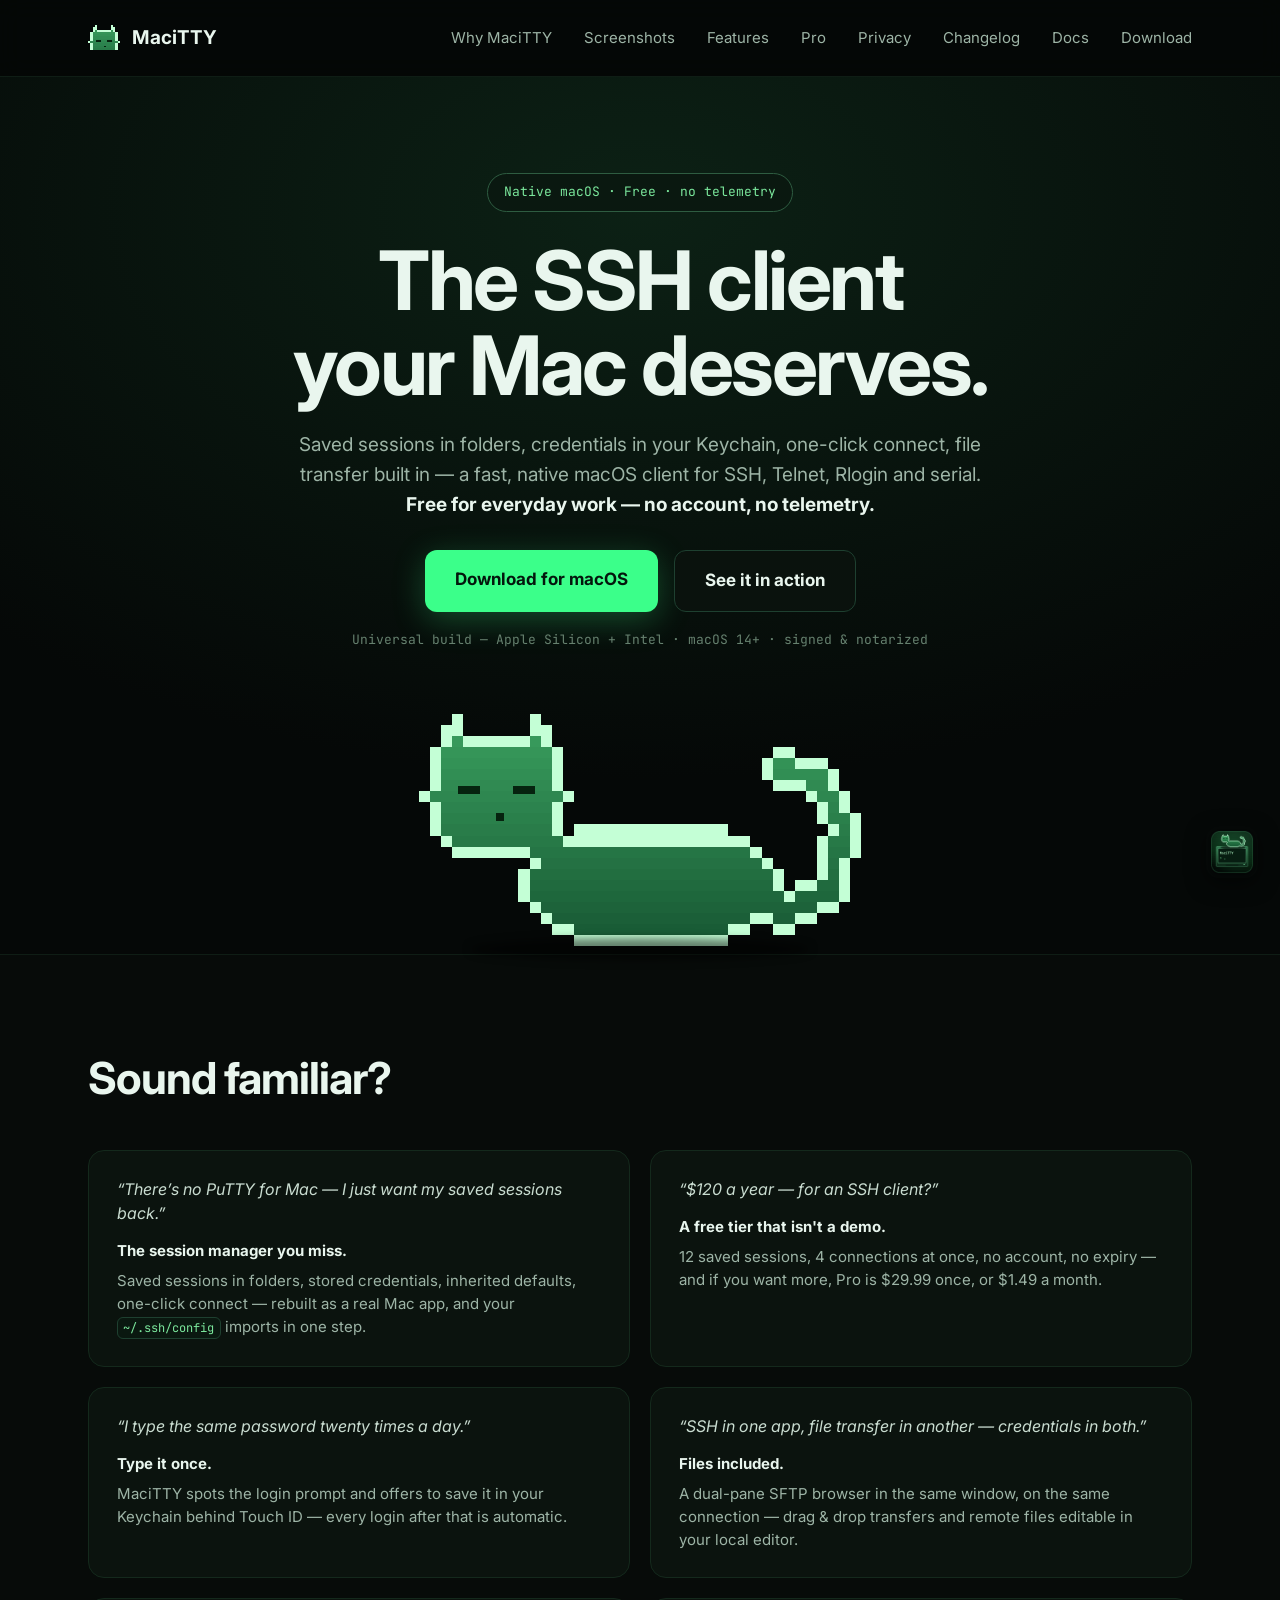
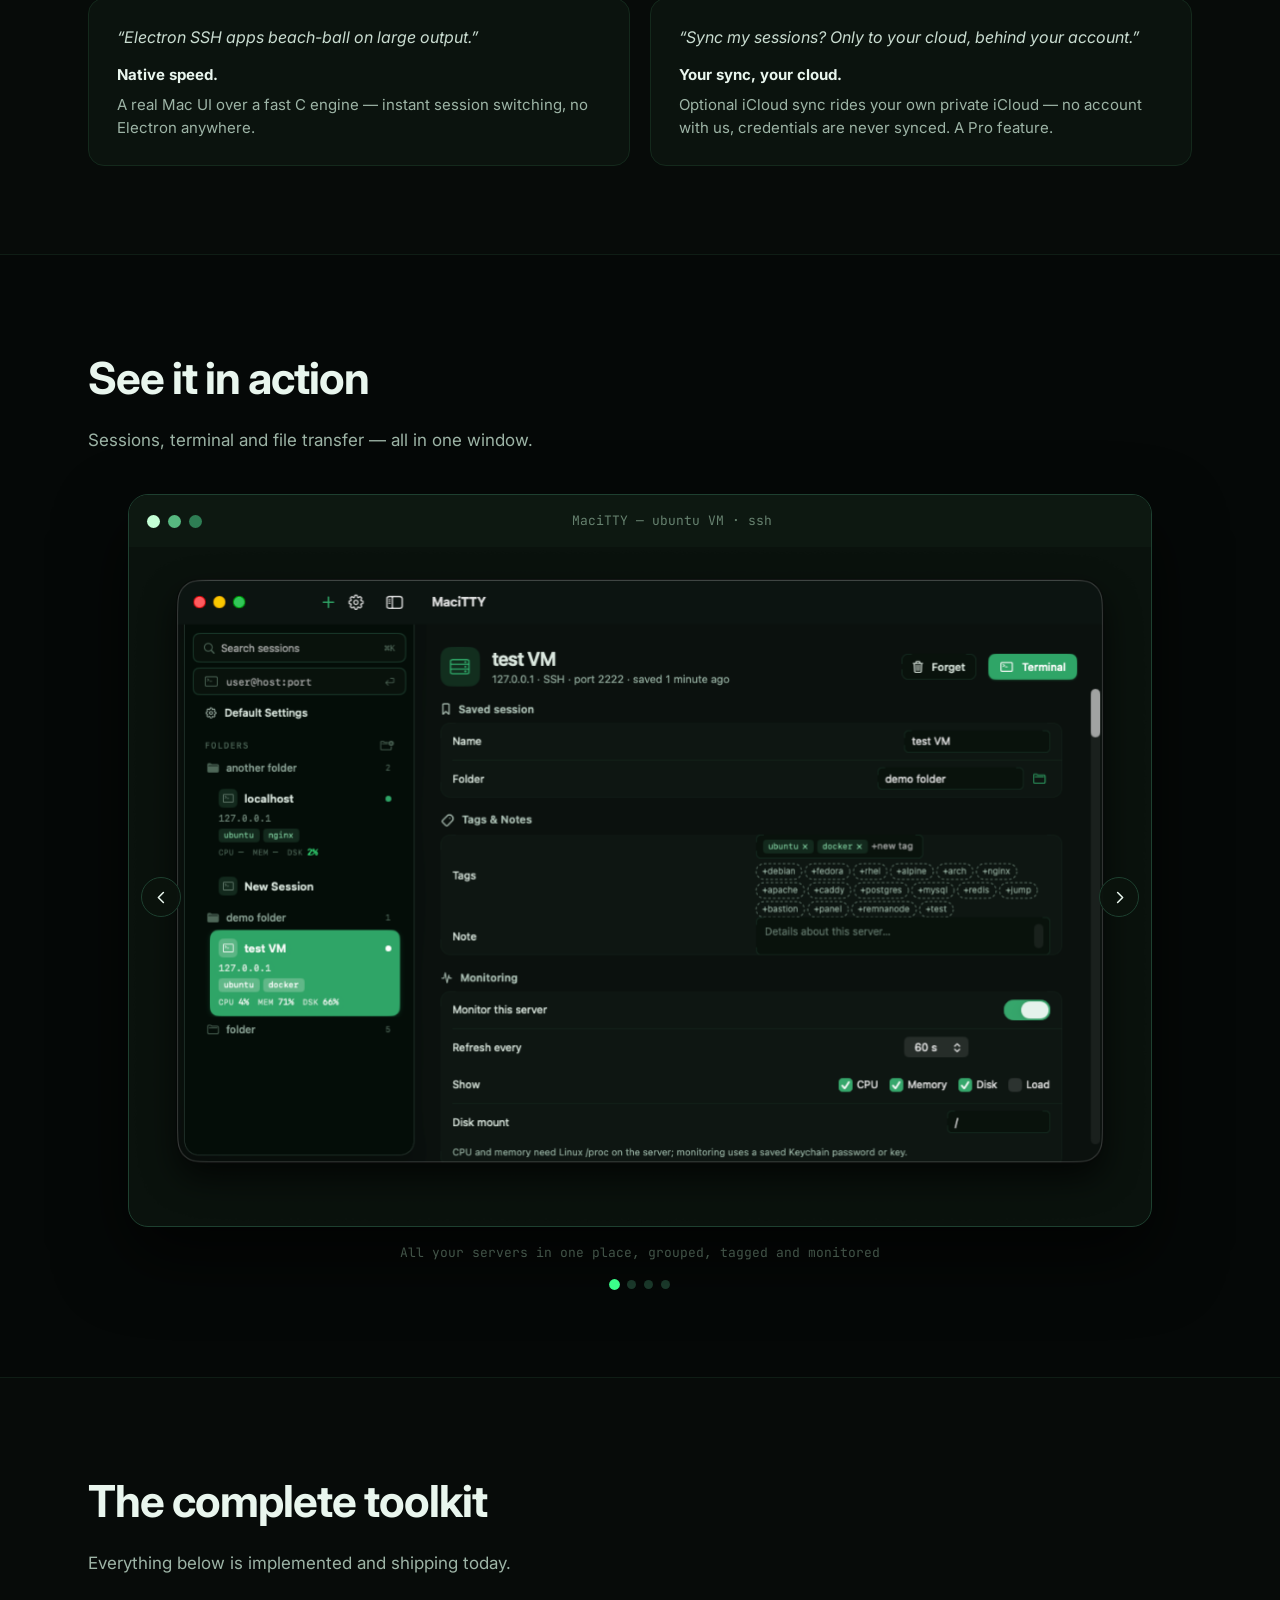
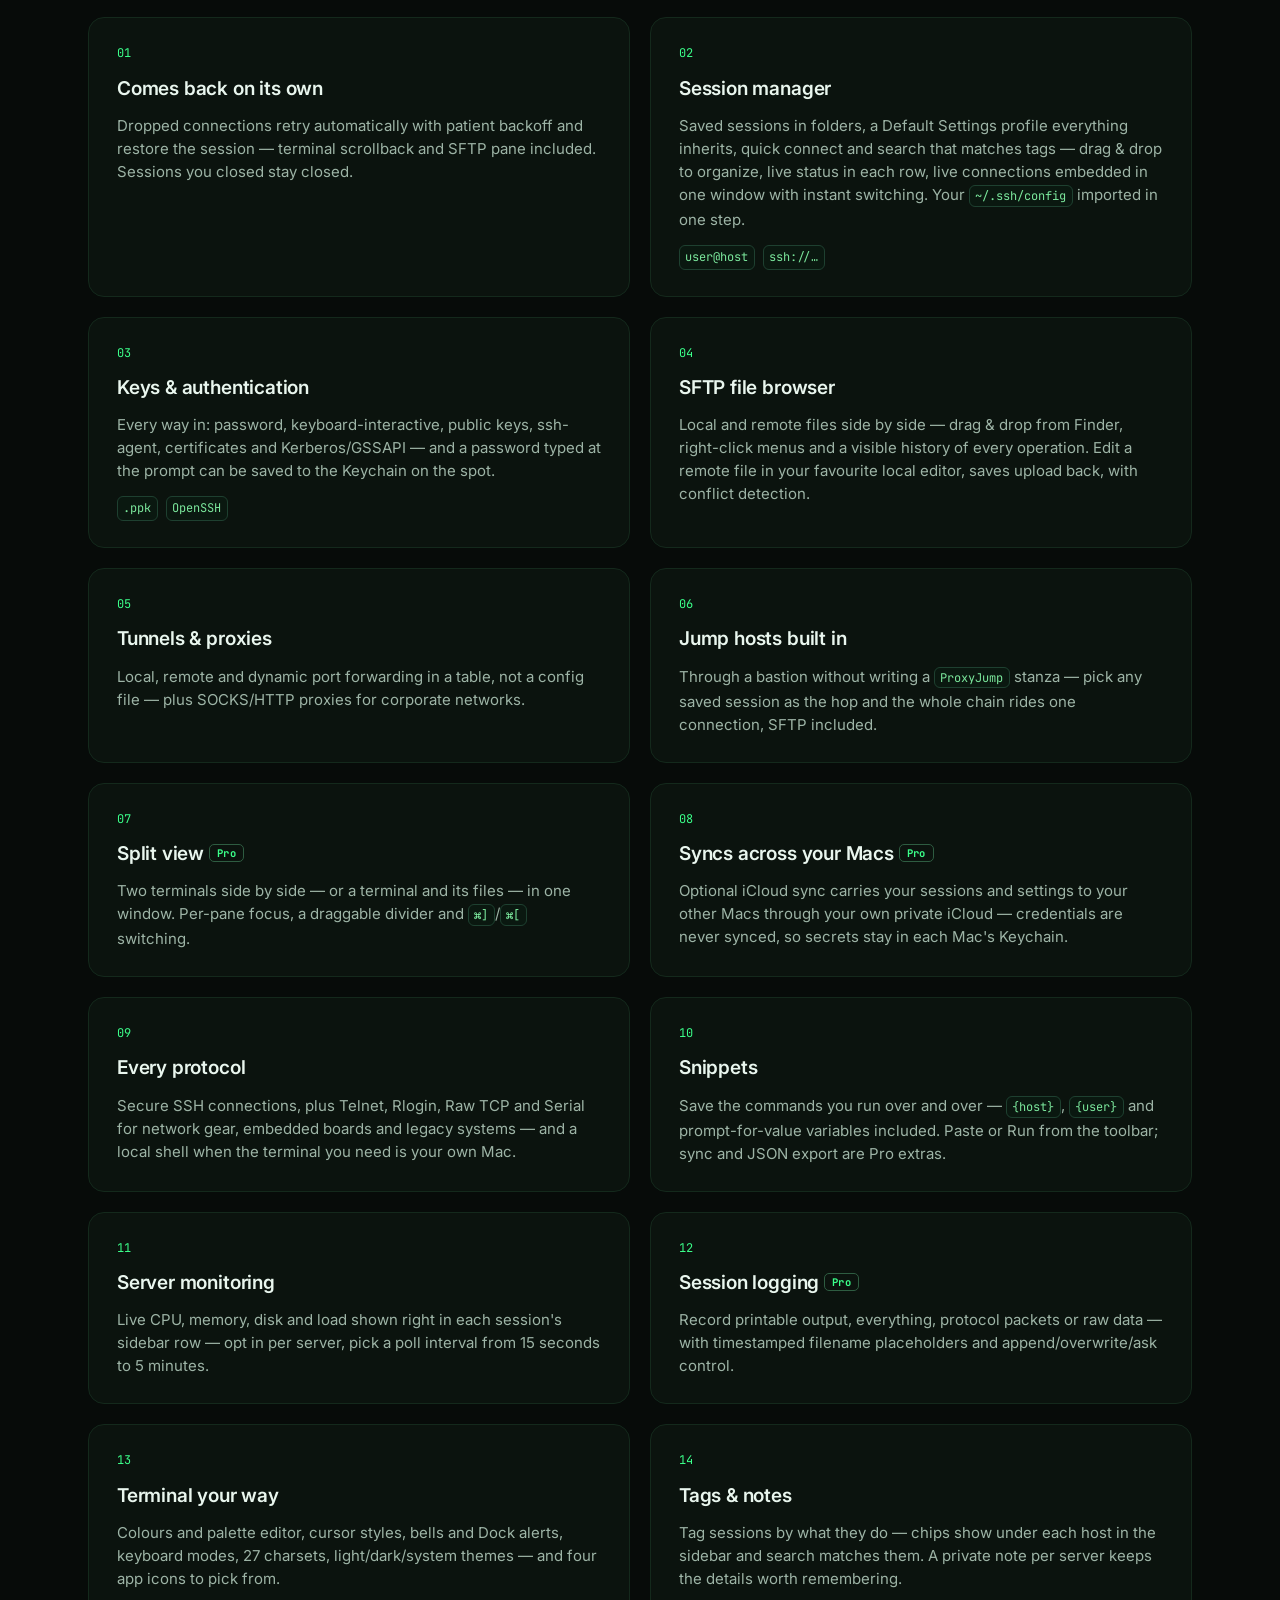
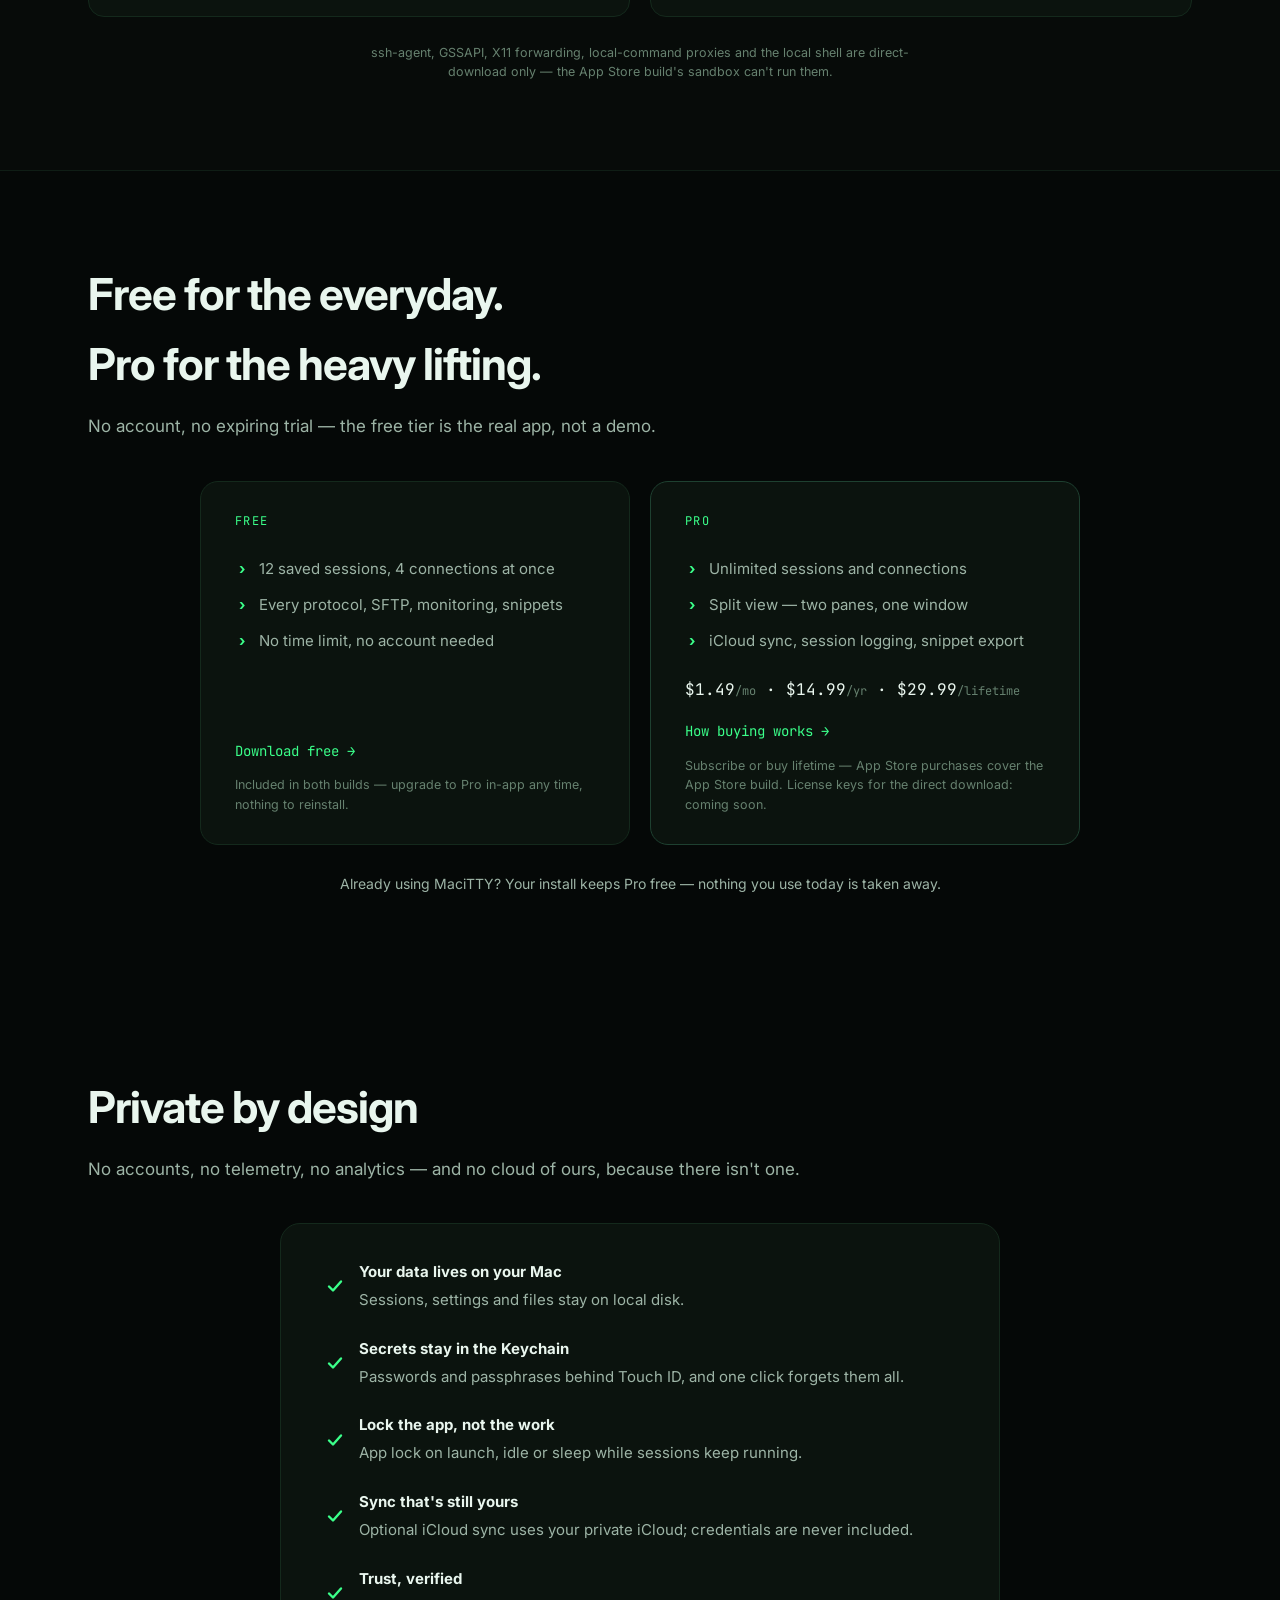
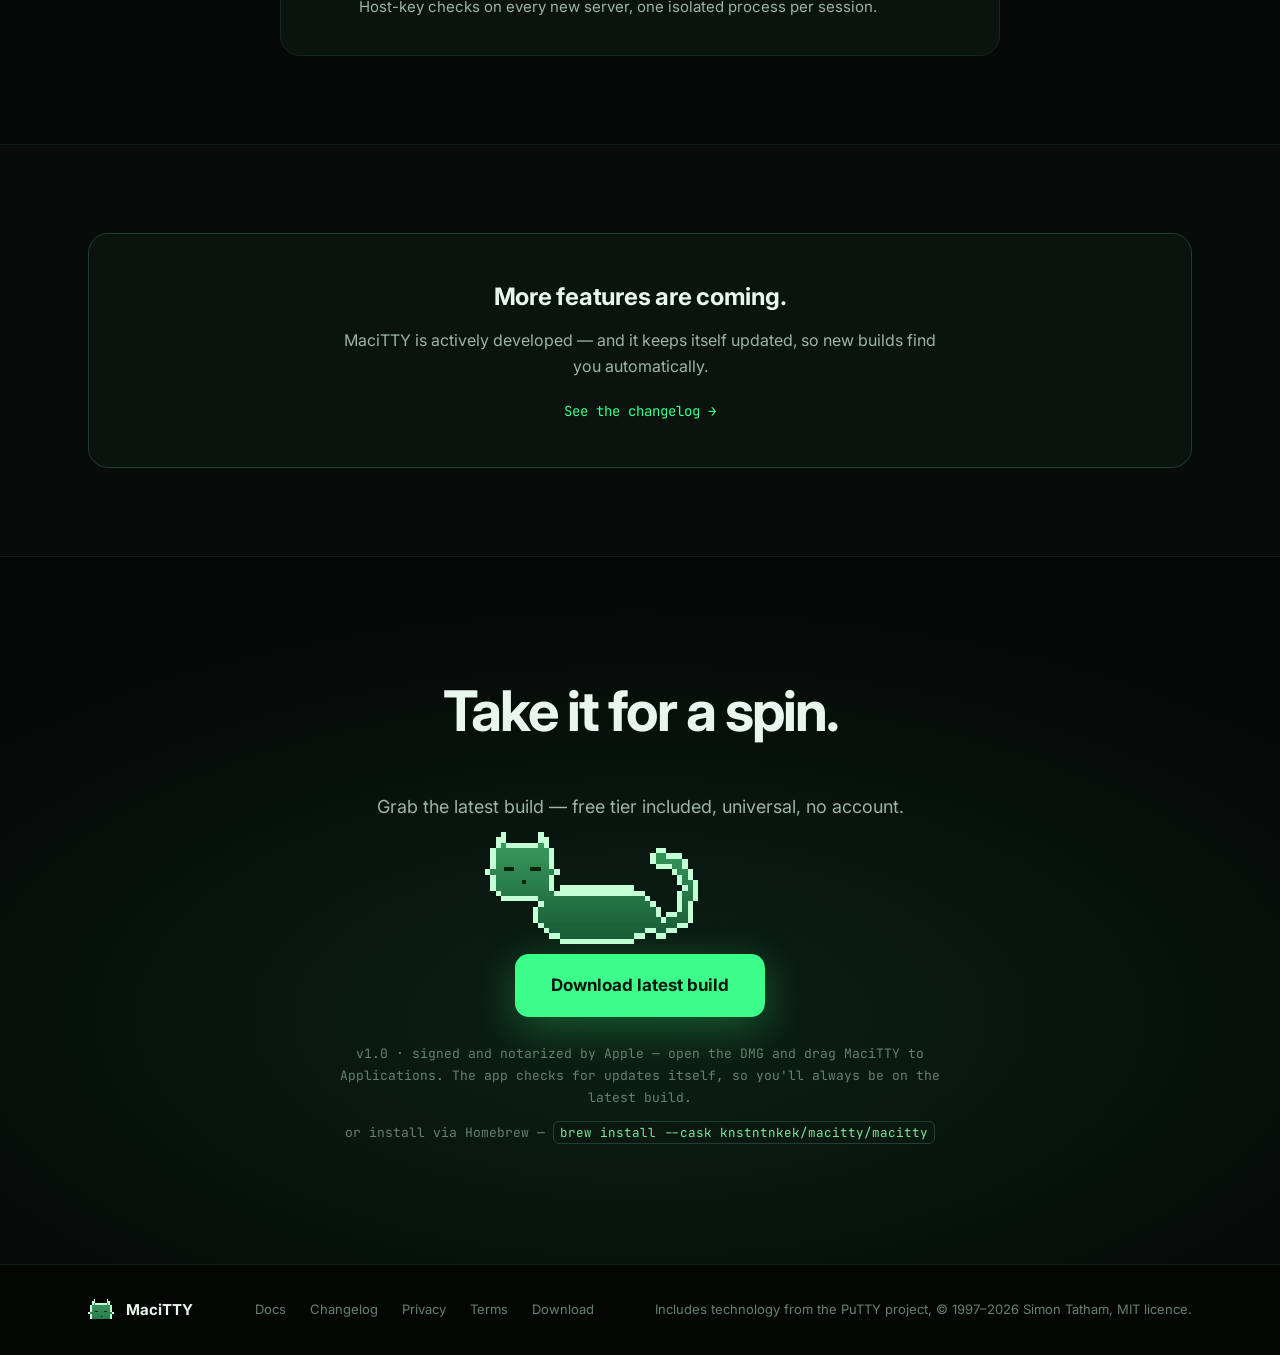
==== index.html @ 493c50d1 "Site update" ====
<!DOCTYPE html>
<html lang="en">
<head>
<meta charset="UTF-8">
<meta name="viewport" content="width=device-width, initial-scale=1.0">
<title>MaciTTY — a native SSH &amp; terminal client for macOS</title>
<meta name="description" content="MaciTTY is a native macOS terminal client for SSH, Telnet, Rlogin and serial — saved sessions in folders, stored credentials, one-click connect, built-in SFTP and optional iCloud sync. Free for everyday work, Pro for more — no account, no telemetry.">
<meta property="og:title" content="MaciTTY — the SSH client your Mac deserves">
<meta property="og:description" content="A native macOS terminal client for SSH, Telnet, Rlogin and serial. No telemetry, no accounts — all data stays on your Mac.">
<meta property="og:type" content="website">
<meta property="og:url" content="https://macitty.app/">
<meta property="og:site_name" content="MaciTTY">
<meta property="og:image" content="https://macitty.app/og.png">
<meta property="og:image:width" content="1024">
<meta property="og:image:height" content="1024">
<meta name="twitter:card" content="summary_large_image">
<meta name="twitter:title" content="MaciTTY — the SSH client your Mac deserves">
<meta name="twitter:description" content="A native macOS terminal client for SSH, Telnet, Rlogin and serial. No telemetry, no accounts — all data stays on your Mac.">
<meta name="twitter:image" content="https://macitty.app/og.png">
<link rel="canonical" href="https://macitty.app/">
<script type="application/ld+json">
{
  "@context": "https://schema.org",
  "@type": "SoftwareApplication",
  "name": "MaciTTY",
  "url": "https://macitty.app/",
  "downloadUrl": "https://macitty.app/MaciTTY-latest.dmg",
  "operatingSystem": "macOS",
  "applicationCategory": "DeveloperApplication",
  "softwareVersion": "1.0",
  "description": "A native macOS terminal client for SSH, Telnet, Rlogin and serial — saved sessions in folders, stored credentials, built-in SFTP, server monitoring and optional iCloud sync. Free tier, no telemetry, no accounts.",
  "offers": { "@type": "Offer", "price": "0", "priceCurrency": "USD" },
  "author": { "@type": "Organization", "name": "MaciTTY", "url": "https://macitty.app/" }
}
</script>
<link rel="icon" type="image/png" href="icon.png">
<link rel="apple-touch-icon" href="icon.png">
<link rel="preconnect" href="https://fonts.googleapis.com">
<link rel="preconnect" href="https://fonts.gstatic.com" crossorigin>
<link href="https://fonts.googleapis.com/css2?family=Inter:wght@400;600;700&family=JetBrains+Mono:wght@400;700&display=swap" rel="stylesheet">
<link rel="stylesheet" href="style.css?v=20261112-2">
</head>
<body>

<!-- pixel cat sprites (from the app icon's line-art style) -->
<svg width="0" height="0" style="position:absolute" aria-hidden="true">
  <defs>
    <!-- cat head + whisker, 28×11 — nav / footer logo -->
    <g id="pxcat-logo">
      <path fill="#C4FFD6" d="M3 0h1v1h-1zM10 0h1v1h-1zM2 1h2v1h-2zM10 1h2v1h-2zM2 2h1v1h-1zM4 2h6v1h-6zM11 2h1v1h-1zM1 3h1v1h-1zM12 3h1v1h-1zM1 4h1v1h-1zM12 4h1v1h-1zM1 5h1v1h-1zM12 5h1v1h-1zM1 6h1v1h-1zM12 6h1v1h-1zM0 7h1v1h-1zM13 7h1v1h-1zM1 8h1v1h-1zM12 8h1v1h-1zM1 9h1v1h-1zM12 9h1v1h-1zM1 10h1v1h-1zM12 10h1v1h-1z"/>
      <path fill="#37995b" d="M3 2h1v1h-1zM10 2h1v1h-1z"/>
      <path fill="#359558" d="M2 3h10v1h-10z"/>
      <path fill="#339256" d="M2 4h10v1h-10z"/>
      <path fill="#318e54" d="M2 5h10v1h-10z"/>
      <path fill="#308a52" d="M2 6h10v1h-10z"/>
      <path fill="#2e8750" d="M1 7h12v1h-12z"/>
      <path fill="#2c834e" d="M2 8h10v1h-10z"/>
      <path fill="#2a804b" d="M2 9h10v1h-10z"/>
      <path fill="#297c49" d="M2 10h10v1h-10z"/>
      <path fill="#06230F" d="M3.5 6.5h2v0.75h-2zM8.5 6.5h2v0.75h-2zM7 9h0.666667v0.666667h-0.666667z"/>
    </g>
    <!-- full sitting cat, 40×21 — hero & cta -->
    <g id="pxcat-full">
      <path fill="#C4FFD6" d="M3 0h1v1h-1zM10 0h1v1h-1zM2 1h2v1h-2zM10 1h2v1h-2zM2 2h1v1h-1zM4 2h6v1h-6zM11 2h1v1h-1zM1 3h1v1h-1zM12 3h1v1h-1zM32 3h2v1h-2zM1 4h1v1h-1zM12 4h1v1h-1zM31 4h1v1h-1zM34 4h3v1h-3zM1 5h1v1h-1zM12 5h1v1h-1zM31 5h1v1h-1zM37 5h1v1h-1zM1 6h1v1h-1zM12 6h1v1h-1zM32 6h3v1h-3zM37 6h1v1h-1zM0 7h1v1h-1zM13 7h1v1h-1zM35 7h1v1h-1zM38 7h1v1h-1zM1 8h1v1h-1zM12 8h1v1h-1zM36 8h1v1h-1zM38 8h1v1h-1zM1 9h1v1h-1zM12 9h1v1h-1zM36 9h1v1h-1zM39 9h1v1h-1zM1 10h1v1h-1zM12 10h1v1h-1zM14 10h14v1h-14zM37 10h1v1h-1zM39 10h1v1h-1zM2 11h1v1h-1zM13 11h1v1h-1zM14 11h14v1h-14zM28 11h2v1h-2zM36 11h1v1h-1zM39 11h1v1h-1zM3 12h7v1h-7zM30 12h1v1h-1zM36 12h1v1h-1zM39 12h1v1h-1zM10 13h1v1h-1zM31 13h1v1h-1zM36 13h1v1h-1zM38 13h1v1h-1zM9 14h1v1h-1zM32 14h1v1h-1zM36 14h1v1h-1zM38 14h1v1h-1zM9 15h1v1h-1zM32 15h1v1h-1zM34 15h2v1h-2zM38 15h1v1h-1zM9 16h1v1h-1zM33 16h1v1h-1zM38 16h1v1h-1zM10 17h1v1h-1zM36 17h2v1h-2zM11 18h1v1h-1zM30 18h2v1h-2zM34 18h2v1h-2zM12 19h2v1h-2zM28 19h2v1h-2zM32 19h2v1h-2zM14 20h14v1h-14z"/>
      <path fill="#37995b" d="M3 2h1v1h-1zM10 2h1v1h-1z"/>
      <path fill="#359558" d="M2 3h10v1h-10z"/>
      <path fill="#339256" d="M2 4h10v1h-10zM32 4h2v1h-2z"/>
      <path fill="#318e54" d="M2 5h10v1h-10zM32 5h5v1h-5z"/>
      <path fill="#308a52" d="M2 6h10v1h-10zM35 6h2v1h-2z"/>
      <path fill="#2e8750" d="M1 7h12v1h-12zM36 7h2v1h-2z"/>
      <path fill="#2c834e" d="M2 8h10v1h-10zM37 8h1v1h-1z"/>
      <path fill="#2a804b" d="M2 9h10v1h-10zM37 9h2v1h-2z"/>
      <path fill="#297c49" d="M2 10h10v1h-10zM38 10h1v1h-1z"/>
      <path fill="#277947" d="M3 11h10v1h-10zM37 11h2v1h-2z"/>
      <path fill="#257545" d="M10 12h20v1h-20zM37 12h2v1h-2z"/>
      <path fill="#247143" d="M11 13h20v1h-20zM37 13h1v1h-1z"/>
      <path fill="#226e40" d="M10 14h22v1h-22zM37 14h1v1h-1z"/>
      <path fill="#206a3e" d="M10 15h22v1h-22zM36 15h2v1h-2z"/>
      <path fill="#1e673c" d="M10 16h23v1h-23zM34 16h4v1h-4z"/>
      <path fill="#1d633a" d="M11 17h25v1h-25z"/>
      <path fill="#1b5f38" d="M12 18h18v1h-18zM32 18h2v1h-2z"/>
      <path fill="#195c36" d="M14 19h14v1h-14z"/>
      <path fill="#06230F" d="M3.5 6.5h2v0.75h-2zM8.5 6.5h2v0.75h-2zM7 9h0.666667v0.666667h-0.666667z"/>
    </g>
  </defs>
</svg>

<header class="nav">
  <div class="wrap nav-inner">
    <a class="brand" href="#top">
      <svg class="logo-cat" viewBox="0 0 14 11" aria-hidden="true"><use href="#pxcat-logo"/></svg>
      MaciTTY
    </a>
    <nav>
      <a href="#why">Why MaciTTY</a>
      <a href="#screenshots">Screenshots</a>
      <a href="#features">Features</a>
      <a href="#pro">Pro</a>
      <a href="#privacy">Privacy</a>
      <a href="changelog.html">Changelog</a>
      <a href="docs.html">Docs</a>
      <a href="#download">Download</a>
    </nav>
  </div>
</header>

<main id="top">

  <!-- HERO -->
  <section class="hero">
    <div class="wrap hero-inner">
      <p class="badge">Native macOS · Free · no telemetry</p>
      <h1>The SSH client<br>your Mac deserves.</h1>
      <p class="lede">
        Saved sessions in folders, credentials in your Keychain, one-click
        connect, file transfer built in — a fast, native macOS client for
        SSH, Telnet, Rlogin and serial.
        <strong>Free for everyday work — no account, no telemetry.</strong>
      </p>
      <div class="hero-actions">
        <a class="btn btn-primary" href="MaciTTY-latest.dmg" data-goatcounter-click="download-dmg" data-goatcounter-title="DMG download — hero">Download for macOS</a>
        <a class="btn btn-ghost" href="#screenshots">See it in action</a>
      </div>
      <p class="hero-note">Universal build — Apple&nbsp;Silicon&nbsp;+&nbsp;Intel · macOS&nbsp;14+ · signed &amp; notarized</p>
    </div>
    <div class="hero-visual" aria-hidden="true">
      <svg class="hero-cat" viewBox="0 0 40 21"><use href="#pxcat-full"/></svg>
      <div class="cat-shadow"></div>
    </div>
  </section>

  <!-- PAINS -->
  <section id="why" class="section section-alt">
    <div class="wrap">
      <h2 class="section-title">Sound familiar?</h2>

      <div class="pain-grid">

        <div class="pain-card">
          <p class="pain">“There’s no PuTTY for Mac — I just want my saved sessions back.”</p>
          <p class="fix-lead">The session manager you miss.</p>
          <p class="fix">Saved sessions in folders, stored credentials, inherited
          defaults, one-click connect — rebuilt as a real Mac app, and your
          <code>~/.ssh/config</code> imports in one step.</p>
        </div>

        <div class="pain-card">
          <p class="pain">“$120 a year — for an SSH client?”</p>
          <p class="fix-lead">A free tier that isn't a demo.</p>
          <p class="fix">12 saved sessions, 4 connections at once, no account,
          no expiry — and if you want more, Pro is $29.99 once, or
          $1.49 a month.</p>
        </div>

        <div class="pain-card">
          <p class="pain">“I type the same password twenty times a day.”</p>
          <p class="fix-lead">Type it once.</p>
          <p class="fix">MaciTTY spots the login prompt and offers to save it in
          your Keychain behind Touch ID — every login after that is automatic.</p>
        </div>

        <div class="pain-card">
          <p class="pain">“SSH in one app, file transfer in another — credentials in both.”</p>
          <p class="fix-lead">Files included.</p>
          <p class="fix">A dual-pane SFTP browser in the same window, on the same
          connection — drag &amp; drop transfers and remote files editable in
          your local editor.</p>
        </div>

        <div class="pain-card">
          <p class="pain">“Electron SSH apps beach-ball on large output.”</p>
          <p class="fix-lead">Native speed.</p>
          <p class="fix">A real Mac UI over a fast C engine — instant session
          switching, no Electron anywhere.</p>
        </div>

        <div class="pain-card">
          <p class="pain">“Sync my sessions? Only to your cloud, behind your account.”</p>
          <p class="fix-lead">Your sync, your cloud.</p>
          <p class="fix">Optional iCloud sync rides your own private iCloud —
          no account with us, credentials are never synced. A Pro feature.</p>
        </div>

      </div>
    </div>
  </section>

  <!-- SCREENSHOTS -->
  <section id="screenshots" class="section">
    <div class="wrap">
      <div class="section-head">
        <h2 class="section-title">See it in action</h2>
        <p class="section-sub">Sessions, terminal and file transfer — all in one window.</p>
      </div>

      <div class="app-window" id="slideshow">
        <div class="title-bar">
          <span class="tl-dot"></span><span class="tl-dot"></span><span class="tl-dot"></span>
          <span class="window-title">MaciTTY — ubuntu VM · ssh</span>
        </div>
        <div class="slides">
          <figure class="slide"><img src="shot-live.png" alt="Session library with folders, tagged sessions and live CPU, memory and disk metrics in the sidebar" width="1024" height="680"></figure>
          <figure class="slide"><img src="shot-settings.png" alt="Session search matching a tag, with the session editor showing tags, notes and monitoring settings" width="1024" height="680"></figure>
          <figure class="slide"><img src="shot-terminal.png" alt="Embedded terminal showing a live SSH session" width="1024" height="680"></figure>
          <figure class="slide"><img src="shot-files.png" alt="Dual-pane SFTP browser with a transfer history strip at the bottom" width="1024" height="680"></figure>
        </div>
        <button class="car-btn prev" aria-label="Previous screenshot"><svg viewBox="0 0 24 24" width="15" height="15" aria-hidden="true"><path d="M15 4l-8 8 8 8" fill="none" stroke="currentColor" stroke-width="2.5" stroke-linecap="round" stroke-linejoin="round"/></svg></button>
        <button class="car-btn next" aria-label="Next screenshot"><svg viewBox="0 0 24 24" width="15" height="15" aria-hidden="true"><path d="M9 4l8 8-8 8" fill="none" stroke="currentColor" stroke-width="2.5" stroke-linecap="round" stroke-linejoin="round"/></svg></button>
      </div>
      <p class="caption" id="slide-caption"></p>
      <div class="car-dots" id="slide-dots"></div>
    </div>
  </section>

  <!-- FEATURES -->
  <section id="features" class="section section-alt">
    <div class="wrap">
      <div class="section-head">
        <h2 class="section-title">The complete toolkit</h2>
        <p class="section-sub">Everything below is implemented and shipping today.</p>
      </div>

      <div class="feature-grid">

        <div class="feature">
          <span class="idx">01</span>
          <h3>Comes back on its own</h3>
          <p>Dropped connections retry automatically with patient backoff and
          restore the session — terminal scrollback and SFTP pane included.
          Sessions you closed stay closed.</p>
        </div>

        <div class="feature">
          <span class="idx">02</span>
          <h3>Session manager</h3>
          <p>Saved sessions in folders, a Default Settings profile everything
          inherits, quick connect and search that matches tags — drag &amp;
          drop to organize, live status in each row, live connections embedded
          in one window with instant switching. Your <code>~/.ssh/config</code>
          imported in one step.</p>
          <div class="chips"><code>user@host</code><code>ssh://…</code></div>
        </div>

        <div class="feature">
          <span class="idx">03</span>
          <h3>Keys &amp; authentication</h3>
          <p>Every way in: password, keyboard-interactive, public keys,
          ssh-agent, certificates and Kerberos/GSSAPI — and a password typed
          at the prompt can be saved to the Keychain on the spot.</p>
          <div class="chips"><code>.ppk</code><code>OpenSSH</code></div>
        </div>

        <div class="feature">
          <span class="idx">04</span>
          <h3>SFTP file browser</h3>
          <p>Local and remote files side by side — drag &amp; drop from
          Finder, right-click menus and a visible history of every
          operation. Edit a remote file in your favourite local editor,
          saves upload back, with conflict detection.</p>
        </div>

        <div class="feature">
          <span class="idx">05</span>
          <h3>Tunnels &amp; proxies</h3>
          <p>Local, remote and dynamic port forwarding in a table, not a
          config file — plus SOCKS/HTTP proxies for corporate networks.</p>
        </div>

        <div class="feature">
          <span class="idx">06</span>
          <h3>Jump hosts built in</h3>
          <p>Through a bastion without writing a <code>ProxyJump</code>
          stanza — pick any saved session as the hop and the whole chain
          rides one connection, SFTP included.</p>
        </div>

        <div class="feature">
          <span class="idx">07</span>
          <h3>Split view <span class="pro-tag">Pro</span></h3>
          <p>Two terminals side by side — or a terminal and its files —
          in one window. Per-pane focus, a draggable divider and
          <code>⌘]</code>/<code>⌘[</code> switching.</p>
        </div>

        <div class="feature">
          <span class="idx">08</span>
          <h3>Syncs across your Macs <span class="pro-tag">Pro</span></h3>
          <p>Optional iCloud sync carries your sessions and settings to your
          other Macs through your own private iCloud — credentials are
          never synced, so secrets stay in each Mac's Keychain.</p>
        </div>

        <div class="feature">
          <span class="idx">09</span>
          <h3>Every protocol</h3>
          <p>Secure SSH connections, plus Telnet, Rlogin, Raw TCP and Serial
          for network gear, embedded boards and legacy systems — and a local
          shell when the terminal you need is your own Mac.</p>
        </div>

        <div class="feature">
          <span class="idx">10</span>
          <h3>Snippets</h3>
          <p>Save the commands you run over and over — <code>{host}</code>,
          <code>{user}</code> and prompt-for-value variables included.
          Paste or Run from the toolbar; sync and JSON export are Pro extras.</p>
        </div>

        <div class="feature">
          <span class="idx">11</span>
          <h3>Server monitoring</h3>
          <p>Live CPU, memory, disk and load shown right in each session's
          sidebar row — opt in per server, pick a poll interval from 15&nbsp;seconds
          to 5&nbsp;minutes.</p>
        </div>

        <div class="feature">
          <span class="idx">12</span>
          <h3>Session logging <span class="pro-tag">Pro</span></h3>
          <p>Record printable output, everything, protocol packets or raw
          data — with timestamped filename placeholders and
          append/overwrite/ask control.</p>
        </div>

        <div class="feature">
          <span class="idx">13</span>
          <h3>Terminal your way</h3>
          <p>Colours and palette editor, cursor styles, bells and Dock alerts,
          keyboard modes, 27 charsets, light/dark/system themes —
          and four app icons to pick from.</p>
        </div>

        <div class="feature">
          <span class="idx">14</span>
          <h3>Tags &amp; notes</h3>
          <p>Tag sessions by what they do — chips show under each host in the
          sidebar and search matches them. A private note per server keeps
          the details worth remembering.</p>
        </div>

      </div>

      <p class="feature-note">ssh-agent, GSSAPI, X11 forwarding, local-command
      proxies and the local shell are direct-download only — the App Store
      build's sandbox can't run them.</p>
    </div>
  </section>

  <!-- PRO -->
  <section id="pro" class="section">
    <div class="wrap">
      <div class="section-head">
        <h2 class="section-title">Free for the everyday.<br>Pro for the heavy lifting.</h2>
        <p class="section-sub">No account, no expiring trial — the free tier is the real app, not a demo.</p>
      </div>

      <div class="pro-grid">
        <div class="pro-card">
          <p class="pro-tier">Free</p>
          <ul class="pro-list">
            <li>12 saved sessions, 4 connections at once</li>
            <li>Every protocol, SFTP, monitoring, snippets</li>
            <li>No time limit, no account needed</li>
          </ul>
          <p class="pro-cta"><a class="mono-link" href="#download">Download free →</a></p>
          <p class="pro-fine">Included in both builds — upgrade to Pro
          in-app any time, nothing to reinstall.</p>
        </div>

        <div class="pro-card pro-card-hi">
          <p class="pro-tier">Pro</p>
          <ul class="pro-list">
            <li>Unlimited sessions and connections</li>
            <li>Split view — two panes, one window</li>
            <li>iCloud sync, session logging, snippet export</li>
          </ul>
          <p class="pro-price">$1.49<span>/mo</span> · $14.99<span>/yr</span> · $29.99<span>/lifetime</span></p>
          <p class="pro-cta"><a class="mono-link" href="docs.html#pro">How buying works →</a></p>
          <p class="pro-fine">Subscribe or buy lifetime — App Store purchases
          cover the App Store build. License keys for the
          direct download: coming soon.</p>
        </div>
      </div>

      <p class="pro-note">Already using MaciTTY? Your install keeps Pro free —
      nothing you use today is taken away.</p>
    </div>
  </section>

  <!-- PRIVACY -->
  <section id="privacy" class="section">
    <div class="wrap">
      <div class="section-head">
        <h2 class="section-title">Private by design</h2>
        <p class="section-sub">No accounts, no telemetry, no analytics — and no cloud of ours, because there isn't one.</p>
      </div>

      <div class="checklist-card">
        <div class="check-row">
          <svg class="check" viewBox="0 0 20 20" aria-hidden="true"><path d="M4 10.5l4 4 8-9" fill="none" stroke="currentColor" stroke-width="2.4" stroke-linecap="round" stroke-linejoin="round"/></svg>
          <div><strong>Your data lives on your Mac</strong><span>Sessions, settings and files stay on local disk.</span></div>
        </div>
        <div class="check-row">
          <svg class="check" viewBox="0 0 20 20" aria-hidden="true"><path d="M4 10.5l4 4 8-9" fill="none" stroke="currentColor" stroke-width="2.4" stroke-linecap="round" stroke-linejoin="round"/></svg>
          <div><strong>Secrets stay in the Keychain</strong><span>Passwords and passphrases behind Touch ID, and one click forgets them all.</span></div>
        </div>
        <div class="check-row">
          <svg class="check" viewBox="0 0 20 20" aria-hidden="true"><path d="M4 10.5l4 4 8-9" fill="none" stroke="currentColor" stroke-width="2.4" stroke-linecap="round" stroke-linejoin="round"/></svg>
          <div><strong>Lock the app, not the work</strong><span>App lock on launch, idle or sleep while sessions keep running.</span></div>
        </div>
        <div class="check-row">
          <svg class="check" viewBox="0 0 20 20" aria-hidden="true"><path d="M4 10.5l4 4 8-9" fill="none" stroke="currentColor" stroke-width="2.4" stroke-linecap="round" stroke-linejoin="round"/></svg>
          <div><strong>Sync that's still yours</strong><span>Optional iCloud sync uses your private iCloud; credentials are never included.</span></div>
        </div>
        <div class="check-row">
          <svg class="check" viewBox="0 0 20 20" aria-hidden="true"><path d="M4 10.5l4 4 8-9" fill="none" stroke="currentColor" stroke-width="2.4" stroke-linecap="round" stroke-linejoin="round"/></svg>
          <div><strong>Trust, verified</strong><span>Host-key checks on every new server, one isolated process per session.</span></div>
        </div>
      </div>
    </div>
  </section>

  <!-- MORE -->
  <section class="section section-alt">
    <div class="wrap">
      <div class="coming-card">
        <h3>More features are coming.</h3>
        <p>MaciTTY is actively developed — and it keeps itself updated,
        so new builds find you automatically.</p>
        <a class="mono-link" href="changelog.html">See the changelog →</a>
      </div>
    </div>
  </section>

  <!-- DOWNLOAD CTA -->
  <section id="download" class="cta">
    <div class="wrap cta-inner">
      <h2>Take it for a spin.</h2>
      <p class="cta-sub">Grab the latest build — free tier included, universal, no account.</p>
      <div class="cta-cat">
        <svg class="cta-cat-svg" viewBox="0 0 40 21" aria-hidden="true"><use href="#pxcat-full"/></svg>
        <a class="btn btn-primary btn-big" href="MaciTTY-latest.dmg" data-goatcounter-click="download-dmg" data-goatcounter-title="DMG download — CTA">Download latest build</a>
      </div>
      <p class="cta-note">v1.0 · signed and notarized by Apple — open the DMG and drag MaciTTY to Applications. The app checks for updates itself, so you'll always be on the latest build.</p>
      <p class="cta-brew">or install via Homebrew — <code>brew install --cask knstntnkek/macitty/macitty</code></p>
    </div>
  </section>

</main>

<footer class="footer">
  <div class="wrap footer-inner">
    <span class="brand">
      <svg class="logo-cat" viewBox="0 0 14 11" aria-hidden="true"><use href="#pxcat-logo"/></svg>
      MaciTTY
    </span>
    <nav class="footer-nav">
      <a href="docs.html">Docs</a>
      <a href="changelog.html">Changelog</a>
      <a href="privacy.html">Privacy</a>
      <a href="terms.html">Terms</a>
      <a href="#download">Download</a>
    </nav>
    <p class="footer-note">Includes technology from the PuTTY project, © 1997–2026 Simon Tatham, MIT licence.</p>
  </div>
</footer>

<script src="site.js?v=20261106-3"></script>
<script data-goatcounter="https://konstantin11.goatcounter.com/count" async src="https://gc.zgo.at/count.js"></script>
</body>
</html>
---- style.css ----
:root {
  --bg: #050807;
  --bg-alt: #070B09;
  --bg-foot: #040604;
  --card: #0B130E;
  --border: #14291C;
  --border-strong: #1E4030;
  --divider: #0F1D15;
  --text: #E9F6EE;
  --body: #9DB4A6;
  --quote: #C9DCD0;
  --mono-dim: #66816F;
  --faint: #4E6758;
  --accent: #3BFF8A;
  --accent-soft: #7BE79C;
  --accent-ink: #04170D;
  --sel: #123322;
  --sans: Inter, -apple-system, BlinkMacSystemFont, "Segoe UI", Helvetica, Arial, sans-serif;
  --mono: "JetBrains Mono", "SF Mono", ui-monospace, Menlo, Consolas, monospace;
}

* { margin: 0; padding: 0; box-sizing: border-box; }

html { scroll-behavior: smooth; }

body {
  background: var(--bg);
  color: var(--text);
  font: 16px/1.6 var(--sans);
  -webkit-font-smoothing: antialiased;
}

.wrap { max-width: 1200px; margin: 0 auto; padding: 0 48px; }

code {
  font-family: var(--mono);
  font-size: 0.8em;
  background: #0A1810;
  border: 1px solid var(--border-strong);
  border-radius: 6px;
  padding: 0.15em 0.45em;
  color: var(--accent-soft);
}

a { color: var(--accent); text-decoration: none; }
a:hover { text-decoration: underline; }

svg.logo-cat, svg.hero-cat, svg.cta-cat-svg { shape-rendering: crispEdges; }
.logo-cat { width: 32px; height: auto; display: block; }

/* ---------- nav ---------- */
.nav {
  position: sticky; top: 0; z-index: 10;
  background: rgba(5, 8, 7, 0.85);
  backdrop-filter: blur(12px);
  border-bottom: 1px solid var(--divider);
}
.nav-inner { display: flex; align-items: center; justify-content: space-between; height: 76px; gap: 16px; }
.brand {
  display: flex; align-items: center; gap: 12px;
  font-weight: 700; font-size: 19px; color: var(--text);
  white-space: nowrap; flex-shrink: 0;
}
.brand:hover { text-decoration: none; }
.nav nav {
  display: flex; gap: 32px;
  min-width: 0;
  overflow-x: auto;
  scrollbar-width: none;
  -webkit-overflow-scrolling: touch;
}
.nav nav::-webkit-scrollbar { display: none; }
.nav nav a { color: var(--body); font-size: 15px; white-space: nowrap; flex-shrink: 0; }
.nav nav a:hover { color: var(--text); text-decoration: none; }

/* ---------- hero ---------- */
.hero {
  padding: 96px 0 0;
  background:
    radial-gradient(ellipse 75% 65% at 50% 15%, #0C2115 0%, var(--bg) 100%),
    var(--bg);
}
.hero-inner { text-align: center; }
.badge {
  display: inline-block;
  font-family: var(--mono);
  font-size: 13px;
  color: var(--accent-soft);
  background: #0A1810;
  border: 1px solid #2E5C41;
  border-radius: 999px;
  padding: 8px 16px;
  margin-bottom: 26px;
}
.hero h1 {
  font-size: clamp(44px, 7vw, 82px);
  line-height: 1.04;
  letter-spacing: -2.5px;
  margin-bottom: 22px;
}
.lede {
  font-size: 19px;
  line-height: 30px;
  color: var(--body);
  max-width: 700px;
  margin: 0 auto 30px;
}
.lede strong { color: var(--text); font-weight: 700; display: block; }
.hero-actions { display: flex; gap: 16px; justify-content: center; flex-wrap: wrap; }
.btn {
  display: inline-block;
  padding: 16px 30px;
  border-radius: 12px;
  font-weight: 700;
  font-size: 17px;
  transition: transform 0.12s ease, box-shadow 0.12s ease, border-color 0.15s;
}
.btn:hover { text-decoration: none; transform: translateY(-1px); }
.btn-primary {
  background: var(--accent);
  color: var(--accent-ink);
  box-shadow: 0 8px 32px rgba(59, 255, 138, 0.25);
}
.btn-primary:hover { box-shadow: 0 10px 40px rgba(59, 255, 138, 0.35); }
.btn-ghost {
  border: 1px solid var(--border-strong);
  color: var(--text);
  background: #0A120D;
}
.btn-ghost:hover { border-color: var(--body); }
.btn-big { padding: 18px 36px; border-radius: 14px; box-shadow: 0 10px 40px rgba(59, 255, 138, 0.27); }
.hero-note {
  margin-top: 18px;
  font-size: 13px;
  color: var(--mono-dim);
  font-family: var(--mono);
}
.hero-visual {
  position: relative;
  height: 270px;
  margin-top: 34px;
}
.hero-cat {
  position: absolute;
  left: 50%;
  bottom: 8px;
  transform: translateX(-50%);
  height: 232px;
  width: auto;
}
.cat-shadow {
  position: absolute;
  left: 50%;
  bottom: -6px;
  transform: translateX(-50%);
  width: 340px;
  height: 22px;
  border-radius: 50%;
  background: rgba(0, 0, 0, 0.5);
  filter: blur(4px);
}

/* ---------- sections ---------- */
.section { padding: 88px 0; }
.section-alt { background: var(--bg-alt); border-top: 1px solid var(--divider); border-bottom: 1px solid var(--divider); }
.section-title {
  font-size: clamp(30px, 4vw, 44px);
  letter-spacing: -1px;
  margin-bottom: 14px;
}
.section-head { margin-bottom: 40px; }
.section-sub { color: var(--body); font-size: 17px; }
#why .section-title, .cta h2 { margin-bottom: 36px; }

/* ---------- pains ---------- */
.pain-grid {
  display: grid;
  grid-template-columns: repeat(2, 1fr);
  gap: 20px;
}
.pain-card {
  background: var(--card);
  border: 1px solid var(--border);
  border-radius: 16px;
  padding: 26px 28px;
  transition: border-color 0.15s ease, transform 0.15s ease;
}
.pain-card:hover { border-color: #2E5C41; transform: translateY(-2px); }
.pain {
  font-size: 16px;
  line-height: 24px;
  font-style: italic;
  color: var(--quote);
  margin-bottom: 14px;
}
.fix-lead { font-size: 15px; font-weight: 700; color: var(--text); margin-bottom: 6px; }
.fix { font-size: 15px; line-height: 23px; color: var(--body); }

/* ---------- app window mockup ---------- */
.app-window {
  position: relative;
  max-width: 1024px;
  margin: 0 auto;
  display: flex;
  flex-direction: column;
  background: #0A120D;
  border: 1px solid var(--border-strong);
  border-radius: 20px;
  overflow: hidden;
  box-shadow: 0 30px 70px rgba(0, 0, 0, 0.65);
}
.title-bar {
  display: flex;
  align-items: center;
  gap: 8px;
  height: 52px;
  padding: 0 18px;
  background: #0D1811;
  flex-shrink: 0;
}
.tl-dot { width: 13px; height: 13px; border-radius: 50%; background: #C4FFD6; flex-shrink: 0; }
.tl-dot:nth-child(2) { background: #57B880; }
.tl-dot:nth-child(3) { background: #2E7D54; }
.window-title {
  flex: 1;
  text-align: center;
  font-family: var(--mono);
  font-size: 13px;
  color: var(--mono-dim);
  white-space: nowrap;
  overflow: hidden;
  text-overflow: ellipsis;
}
.slides {
  display: flex;
  overflow-x: auto;
  scroll-snap-type: x mandatory;
  scrollbar-width: none;
}
.slides::-webkit-scrollbar { display: none; }
.slide { flex: 0 0 100%; scroll-snap-align: center; }
.slide img { display: block; width: 100%; height: auto; }
.car-btn {
  position: absolute;
  top: 55%;
  transform: translateY(-50%);
  width: 40px; height: 40px;
  border-radius: 50%;
  border: 1px solid var(--border-strong);
  background: rgba(11, 19, 14, 0.85);
  color: var(--text);
  display: flex;
  align-items: center;
  justify-content: center;
  padding: 0;
  cursor: pointer;
  backdrop-filter: blur(6px);
  transition: border-color 0.15s, color 0.15s;
}
.car-btn:hover { border-color: var(--accent); color: var(--accent); }
.car-btn.prev { left: 12px; }
.car-btn.next { right: 12px; }
.car-dots {
  display: flex;
  justify-content: center;
  gap: 8px;
  margin-top: 16px;
}
.car-dot {
  width: 9px; height: 9px;
  border-radius: 50%;
  border: none;
  background: var(--border-strong);
  cursor: pointer;
  padding: 0;
  transition: background 0.15s, transform 0.15s;
}
.car-dot:hover { background: var(--body); }
.car-dot.on { background: var(--accent); transform: scale(1.2); }
.caption {
  margin-top: 16px;
  text-align: center;
  font-family: var(--mono);
  font-size: 13px;
  color: var(--mono-dim);
}

/* ---------- features ---------- */
.feature-grid {
  display: grid;
  grid-template-columns: repeat(2, 1fr);
  gap: 20px;
}
.feature {
  background: var(--card);
  border: 1px solid var(--border);
  border-radius: 16px;
  padding: 26px 28px;
  transition: border-color 0.15s ease, transform 0.15s ease;
}
.feature:hover { border-color: #2E5C41; transform: translateY(-2px); }
.idx {
  display: block;
  font-family: var(--mono);
  font-size: 12px;
  color: var(--accent);
  margin-bottom: 10px;
}
.feature h3 { font-size: 19px; font-weight: 600; letter-spacing: -0.01em; margin-bottom: 10px; }
.feature p { font-size: 15px; line-height: 23px; color: var(--body); }
.chips { display: flex; gap: 8px; flex-wrap: wrap; margin-top: 14px; }
.chips code { font-size: 12px; }

/* ---------- privacy ---------- */
.checklist-card {
  max-width: 720px;
  margin: 0 auto;
  background: var(--card);
  border: 1px solid var(--border);
  border-radius: 20px;
  padding: 36px 44px;
  display: flex;
  flex-direction: column;
  gap: 24px;
}
.check-row { display: flex; gap: 14px; align-items: center; }
.check { width: 20px; height: 20px; color: var(--accent); flex-shrink: 0; }
.check-row strong { display: block; font-size: 15px; margin-bottom: 3px; }
.check-row span { font-size: 15px; color: var(--body); }

/* ---------- pro ---------- */
.pro-tag {
  font-family: var(--mono);
  font-size: 10.5px;
  font-weight: 700;
  color: var(--accent);
  border: 1px solid #2E5C41;
  border-radius: 5px;
  padding: 1px 7px;
  vertical-align: 3px;
  letter-spacing: 0.04em;
}
.pro-grid {
  display: grid;
  grid-template-columns: repeat(2, 1fr);
  gap: 20px;
  max-width: 880px;
  margin: 0 auto;
}
.pro-card {
  display: flex;
  flex-direction: column;
  background: var(--card);
  border: 1px solid var(--border);
  border-radius: 18px;
  padding: 30px 34px;
}
.pro-card-hi { border-color: var(--border-strong); }
.pro-tier {
  font-family: var(--mono);
  font-size: 12px;
  letter-spacing: 0.12em;
  text-transform: uppercase;
  color: var(--accent);
  margin-bottom: 20px;
}
.pro-card-hi .pro-tier { color: var(--accent); }
.pro-list { list-style: none; flex: 1; }
.pro-list li {
  position: relative;
  padding: 6px 0 6px 24px;
  font-size: 15px;
  color: var(--body);
}
.pro-list li::before {
  content: "›";
  position: absolute;
  left: 4px;
  color: var(--accent);
  font-weight: 700;
}
.pro-price {
  font-family: var(--mono);
  font-size: 16px;
  color: var(--text);
  margin-top: 18px;
}
.pro-price span { color: var(--mono-dim); font-size: 12px; }
.pro-cta { margin-top: 16px; }
.pro-fine {
  font-size: 12.5px;
  line-height: 1.55;
  color: var(--mono-dim);
  margin-top: 12px;
}
.pro-note {
  text-align: center;
  font-size: 14px;
  color: var(--body);
  margin-top: 28px;
}
.feature-note {
  font-size: 12.5px;
  line-height: 1.55;
  color: var(--mono-dim);
  text-align: center;
  max-width: 560px;
  margin: 26px auto 0;
}

/* ---------- coming ---------- */
.coming-card {
  text-align: center;
  background: var(--card);
  border: 1px solid var(--border-strong);
  border-radius: 20px;
  padding: 44px 80px;
}
.coming-card h3 { font-size: 24px; margin-bottom: 12px; letter-spacing: -0.01em; }
.coming-card p { color: var(--body); max-width: 60ch; margin: 0 auto 18px; }
.mono-link {
  font-family: var(--mono);
  font-size: 14px;
  color: var(--accent);
}
.mono-link:hover { text-decoration: underline; }

/* ---------- CTA ---------- */
.cta {
  text-align: center;
  padding: 110px 0 120px;
  background:
    radial-gradient(ellipse 70% 60% at 50% 65%, #0C2115 0%, var(--bg) 100%),
    var(--bg);
}
.cta-inner { max-width: 720px; }
.cta h2 { font-size: clamp(34px, 5vw, 56px); letter-spacing: -2px; }
.cta-sub { color: var(--body); font-size: 18px; margin-bottom: 10px; }
.cta-cat {
  display: flex;
  flex-direction: column;
  align-items: center;
  gap: 10px;
  margin: 6px auto 8px;
}
.cta-cat-svg {
  height: 112px;
  width: auto;
  margin-right: 96px; /* tail extends right; shift body over the button */
}
.cta-note {
  font-family: var(--mono);
  font-size: 13px;
  line-height: 22px;
  color: var(--mono-dim);
  max-width: 620px;
  margin: 26px auto 0;
}
.cta-brew {
  font-family: var(--mono);
  font-size: 13px;
  color: var(--mono-dim);
  margin-top: 14px;
}
.cta-brew code { font-size: 12.5px; }

/* ---------- footer ---------- */
.footer {
  background: var(--bg-foot);
  border-top: 1px solid var(--divider);
  padding: 0;
}
.footer-inner {
  display: flex; align-items: center; justify-content: space-between;
  gap: 20px; flex-wrap: wrap;
  min-height: 90px;
  font-size: 13px; color: var(--mono-dim);
}
.footer .brand { font-size: 15px; }
.footer .logo-cat { width: 26px; }
.footer-nav { display: flex; gap: 24px; flex-wrap: wrap; }
.footer-nav a { color: var(--mono-dim); font-size: 13px; white-space: nowrap; }
.footer-nav a:hover { color: var(--text); text-decoration: none; }
.footer-note { margin: 0; }

/* ---------- changelog ---------- */
.release {
  max-width: 720px;
  margin: 44px auto 56px;
  background: var(--card);
  border: 1px solid var(--border);
  border-radius: 16px;
  padding: 22px 34px 16px;
}
.release-head {
  display: flex;
  align-items: baseline;
  gap: 14px;
  padding-bottom: 12px;
  margin-bottom: 8px;
  border-bottom: 1px solid var(--border);
}
.release-head h2 { font-size: 22px; letter-spacing: -0.01em; }
.release-date {
  margin-left: auto;
  font-family: var(--mono);
  font-size: 12.5px;
  color: var(--mono-dim);
}
.release-list { list-style: none; }
.release-list li {
  position: relative;
  padding: 7px 0 7px 26px;
  font-size: 15px;
  color: var(--body);
}
.release-list li::before {
  content: "›";
  position: absolute;
  left: 4px;
  color: var(--accent);
  font-weight: 700;
}
.release-list strong { color: var(--text); font-weight: 600; }

/* ---------- easter egg mascot ---------- */
.mascot {
  position: fixed;
  right: 22px;
  bottom: 22px;
  width: 52px; height: 52px;
  border-radius: 13px;
  box-shadow: 0 6px 20px rgba(0, 0, 0, 0.5);
  cursor: pointer;
  z-index: 30;
  transition: transform 0.15s ease;
}
.mascot:hover { transform: scale(1.1) rotate(-4deg); }
.mascot.hop { animation: hop 0.45s ease; }
@keyframes hop {
  30% { transform: translateY(-14px) rotate(-6deg); }
  60% { transform: translateY(2px); }
}
.mascot-bubble {
  position: fixed;
  right: 86px;
  bottom: 34px;
  font: 12px var(--mono);
  color: var(--accent);
  background: var(--card);
  border: 1px solid var(--border);
  border-radius: 8px;
  padding: 7px 11px;
  white-space: pre;
  opacity: 0;
  transition: opacity 0.2s ease;
  z-index: 30;
  pointer-events: none;
  box-shadow: 0 6px 20px rgba(0, 0, 0, 0.4);
}
.mascot-bubble.show { opacity: 1; }

/* ---------- docs ---------- */
.docs-layout {
  display: grid;
  grid-template-columns: 220px minmax(0, 1fr) 190px;
  gap: 48px;
  padding-top: 56px;
  padding-bottom: 96px;
}
.docs-nav, .docs-toc {
  position: sticky;
  top: 108px;
  align-self: start;
  display: flex;
  flex-direction: column;
  gap: 2px;
  max-height: calc(100vh - 140px);
  overflow-y: auto;
  scrollbar-width: thin;
}
.docs-nav-title, .toc-title {
  font-family: var(--mono);
  font-size: 11.5px;
  letter-spacing: 0.08em;
  text-transform: uppercase;
  color: var(--faint);
  margin-bottom: 12px;
}
.docs-nav a, .docs-toc a {
  font-size: 14px;
  color: var(--body);
  padding: 5px 10px;
  border-radius: 7px;
  border-left: 2px solid transparent;
}
.docs-nav a:hover, .docs-toc a:hover { color: var(--text); text-decoration: none; }
.docs-nav a.on { color: var(--accent-soft); border-left-color: var(--accent); background: #0A1810; }
.docs-toc a { font-size: 13px; padding-left: 0; }

.doc-body { min-width: 0; max-width: 720px; }
.doc-body h1 {
  font-size: 34px;
  letter-spacing: -1px;
  margin-bottom: 18px;
}
.doc-body h2 {
  font-size: 22px;
  letter-spacing: -0.01em;
  margin: 44px 0 12px;
  padding-top: 8px;
  border-top: 1px solid var(--divider);
}
.doc-body h2:first-of-type { border-top: none; }
.doc-body h3 { font-size: 17px; margin: 28px 0 8px; }
.doc-body p, .doc-body li { font-size: 15.5px; line-height: 1.7; color: var(--body); }
.doc-body p { margin-bottom: 14px; }
.doc-body ul, .doc-body ol { margin: 0 0 16px 22px; }
.doc-body li { margin-bottom: 5px; }
.doc-body strong { color: var(--text); font-weight: 600; }
.doc-body img {
  display: block;
  max-width: 100%;
  height: auto;
  margin: 22px 0;
  border: 1px solid var(--border-strong);
  border-radius: 12px;
}
.doc-body blockquote {
  margin: 18px 0;
  padding: 12px 18px;
  border-left: 3px solid var(--accent);
  background: #0A1810;
  border-radius: 0 10px 10px 0;
}
.doc-body blockquote p { margin-bottom: 0; }
.doc-body pre {
  background: #0A1810;
  border: 1px solid var(--border-strong);
  border-radius: 10px;
  padding: 14px 18px;
  overflow-x: auto;
  margin: 16px 0;
}
.doc-body pre code {
  background: none;
  border: none;
  padding: 0;
  font-size: 13px;
  color: var(--accent-soft);
}
.doc-body table {
  width: 100%;
  border-collapse: collapse;
  margin: 18px 0;
  font-size: 14.5px;
}
.doc-body th, .doc-body td {
  text-align: left;
  padding: 9px 14px;
  border: 1px solid var(--border);
  color: var(--body);
}
.doc-body th { color: var(--text); background: #0A1810; font-weight: 600; }
.doc-body hr { border: none; border-top: 1px solid var(--divider); margin: 32px 0; }
.docs-prevnext {
  display: flex;
  justify-content: space-between;
  gap: 16px;
  margin-top: 56px;
  padding-top: 20px;
  border-top: 1px solid var(--divider);
}
.docs-prevnext .pn { font-size: 14px; }

/* ---------- responsive ---------- */
@media (max-width: 860px) {
  .wrap { padding: 0 20px; }
  .hero { padding-top: 64px; }
  .hero-cat { height: 180px; }
  .hero-visual { height: 210px; }
  .pain-grid, .feature-grid, .pro-grid { grid-template-columns: 1fr; }
  .nav nav { gap: 18px; -webkit-mask-image: linear-gradient(to right, black 85%, transparent); mask-image: linear-gradient(to right, black 85%, transparent); }
  .nav nav a { font-size: 14px; }
  .coming-card { padding: 36px 24px; }
  .checklist-card { padding: 28px 24px; }
  .docs-layout { grid-template-columns: 1fr; gap: 24px; padding-top: 36px; }
  .docs-nav, .docs-toc { position: static; max-height: none; }
  .docs-nav { flex-direction: row; flex-wrap: wrap; gap: 4px; padding-bottom: 18px; border-bottom: 1px solid var(--divider); }
  .docs-nav-title { width: 100%; }
  .docs-nav a.on { border-left-color: transparent; }
  .docs-toc { display: none; }
  .doc-body h1 { font-size: 28px; }
}
@media (max-width: 560px) {
  .window-title { text-align: left; }
}
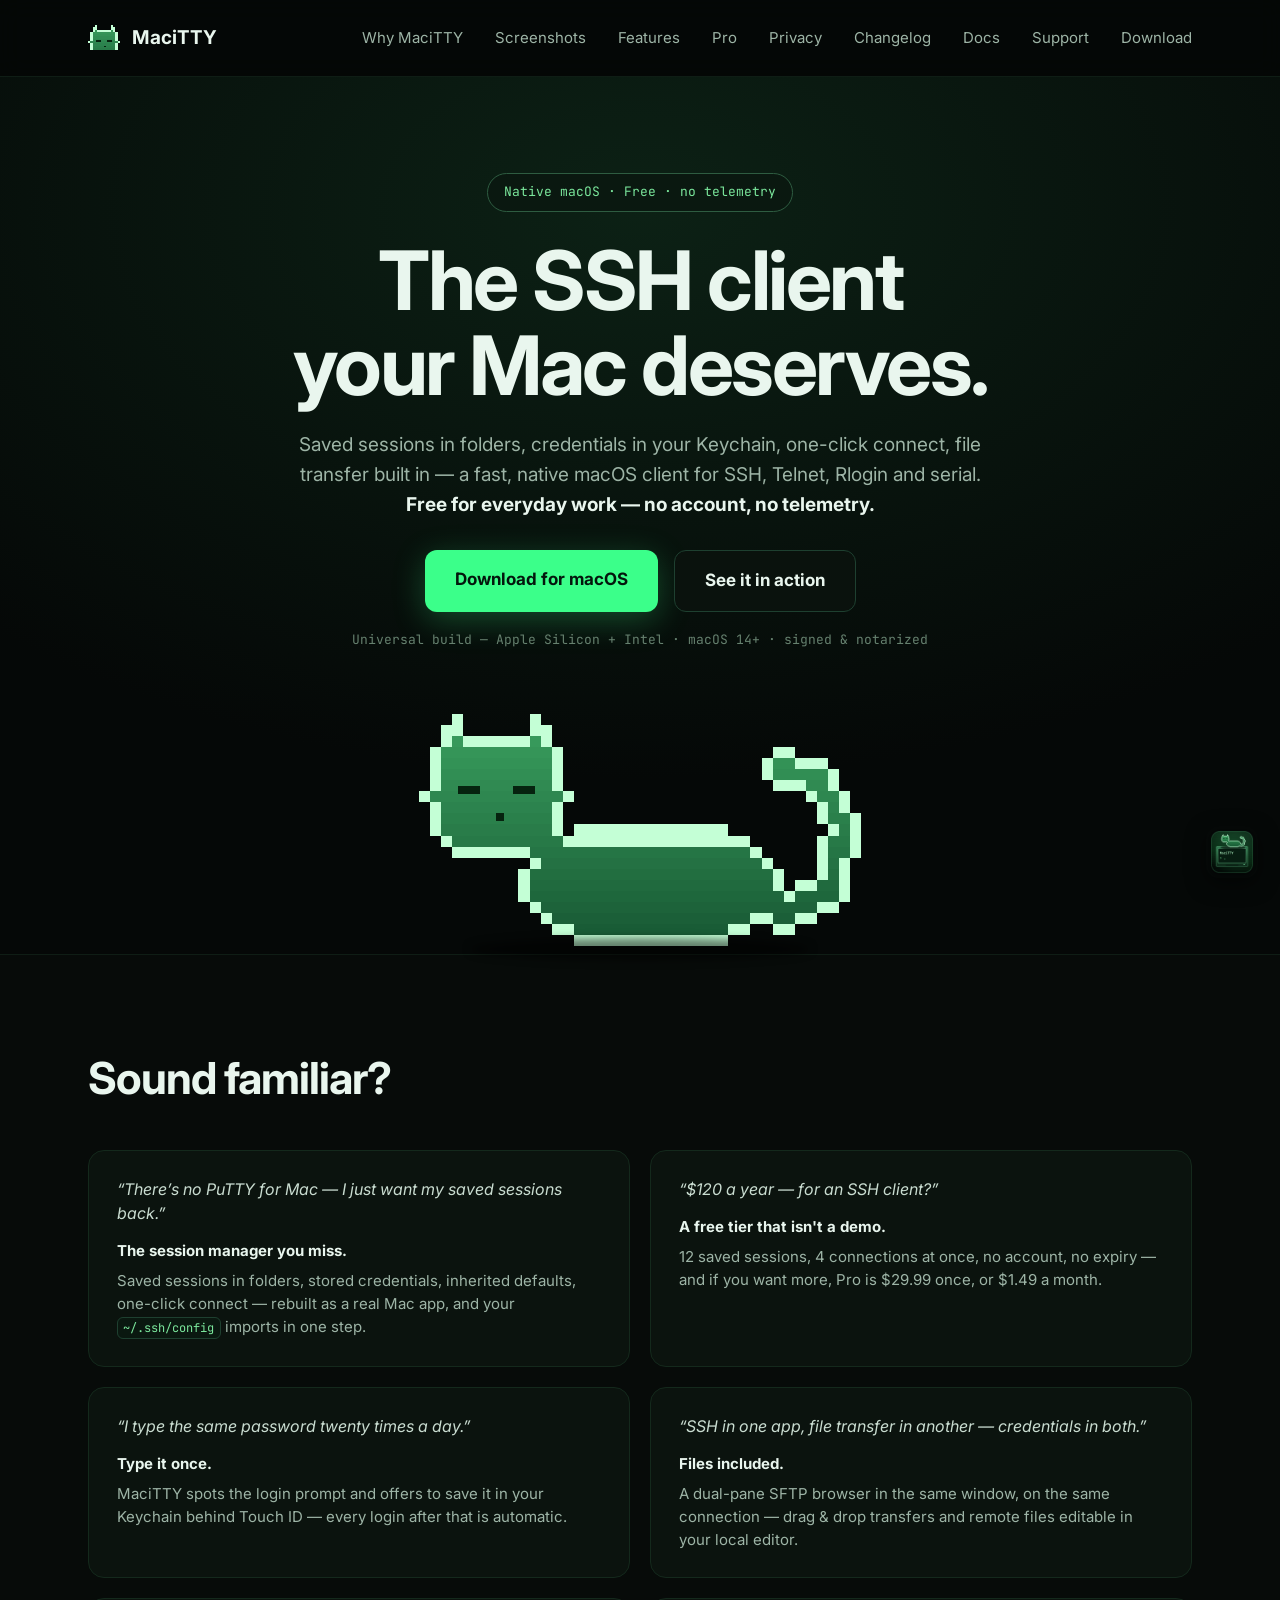
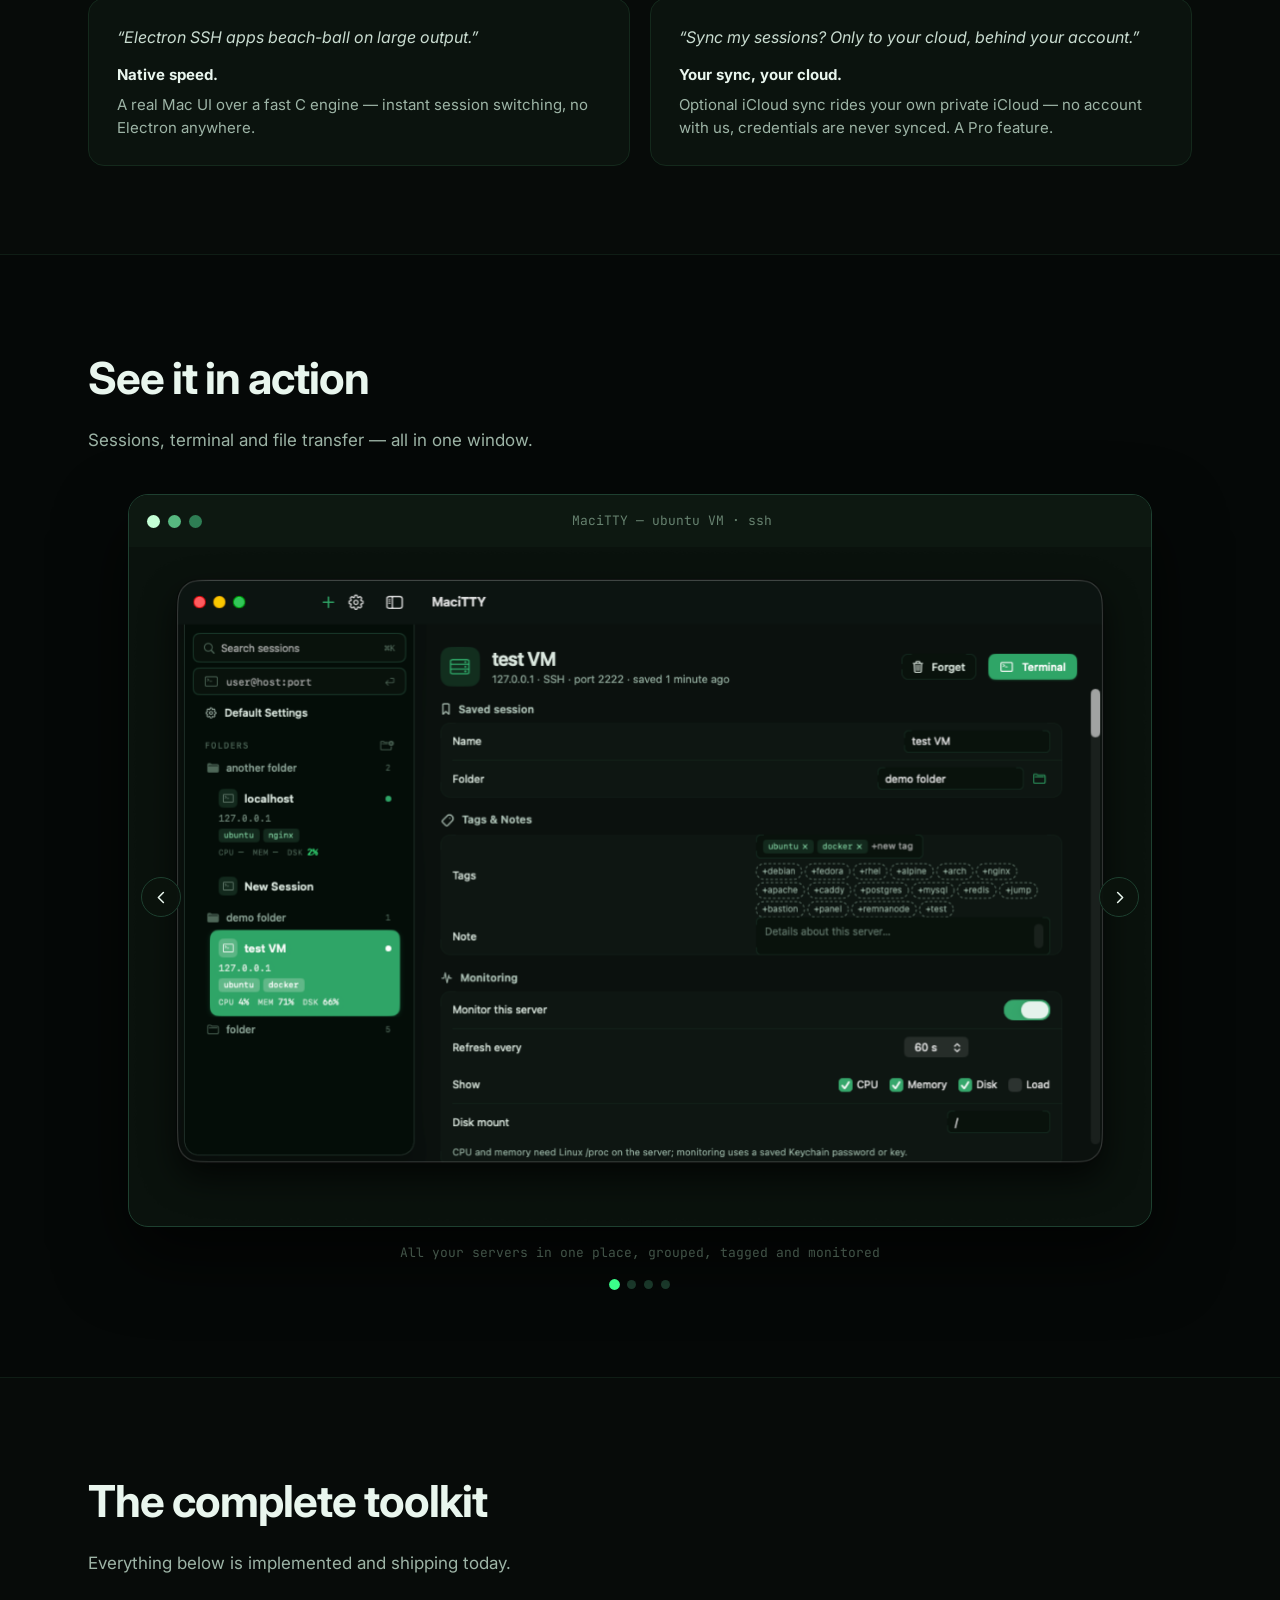
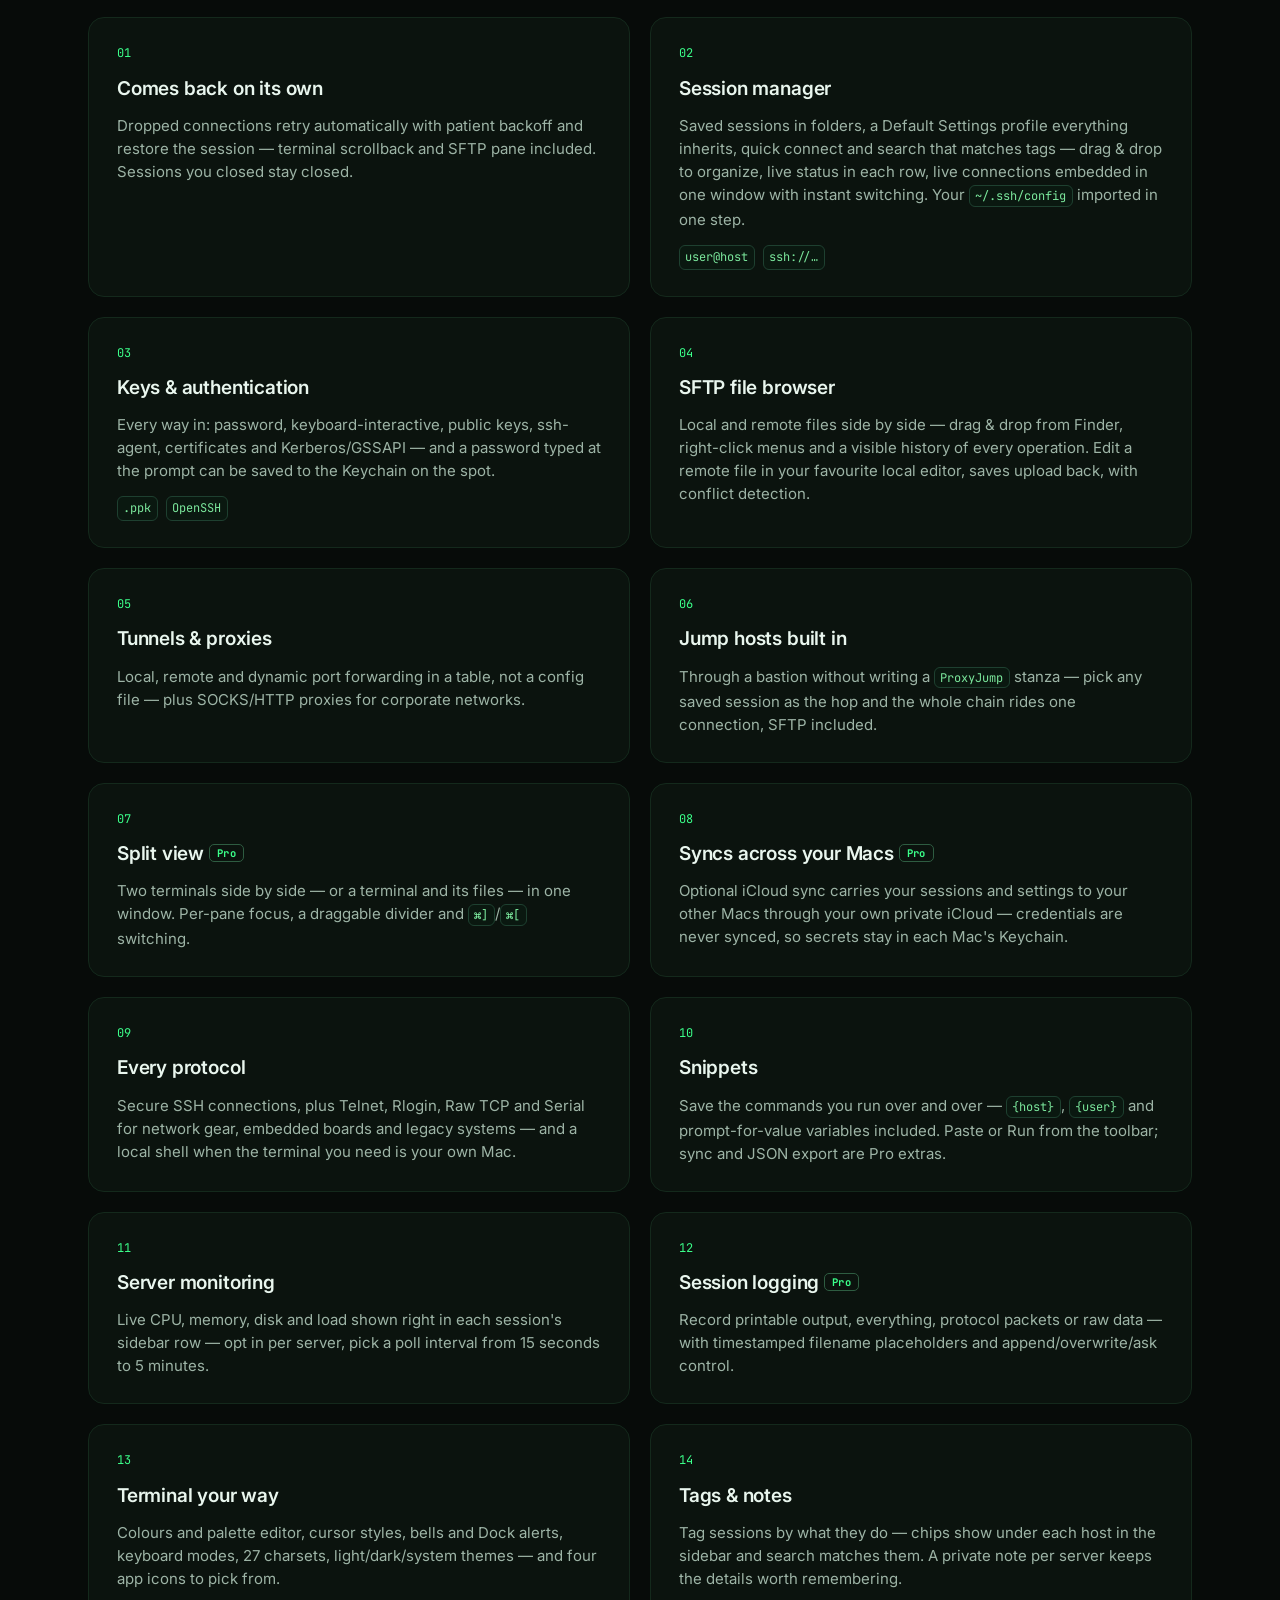
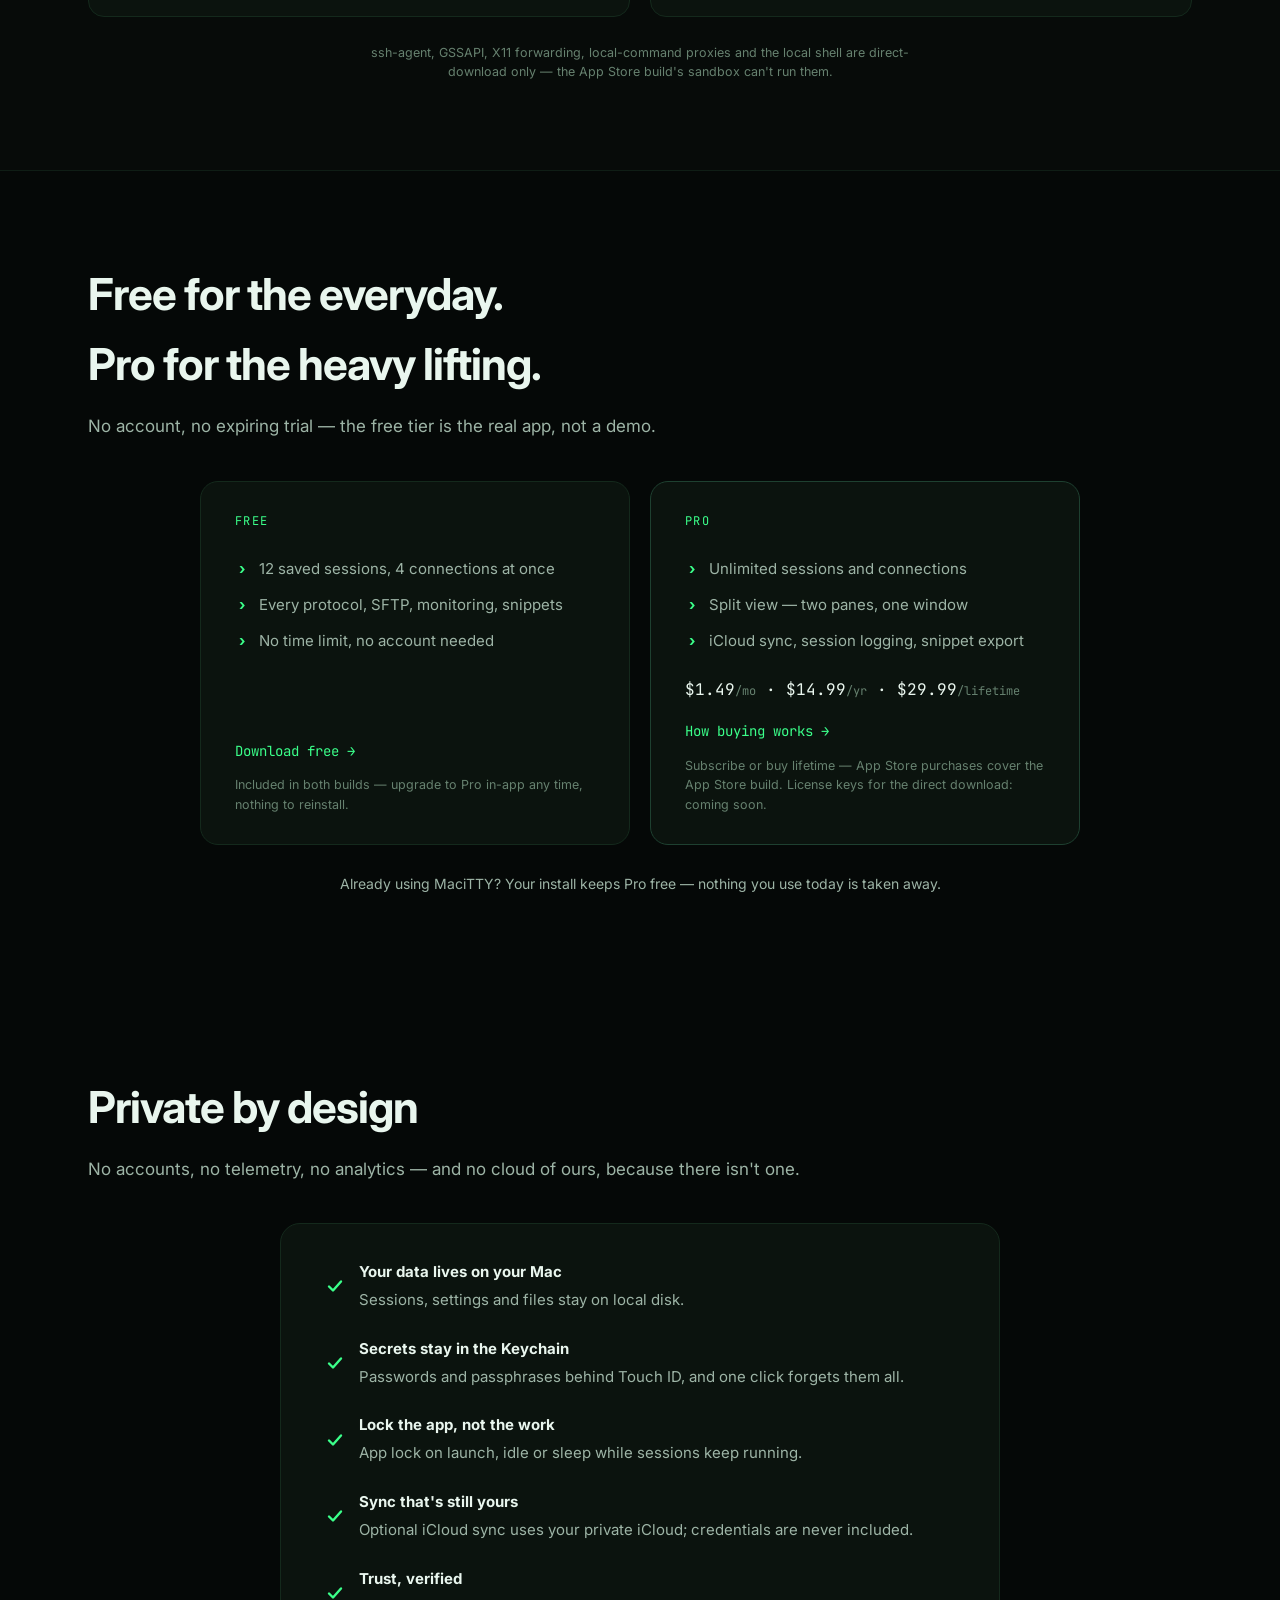
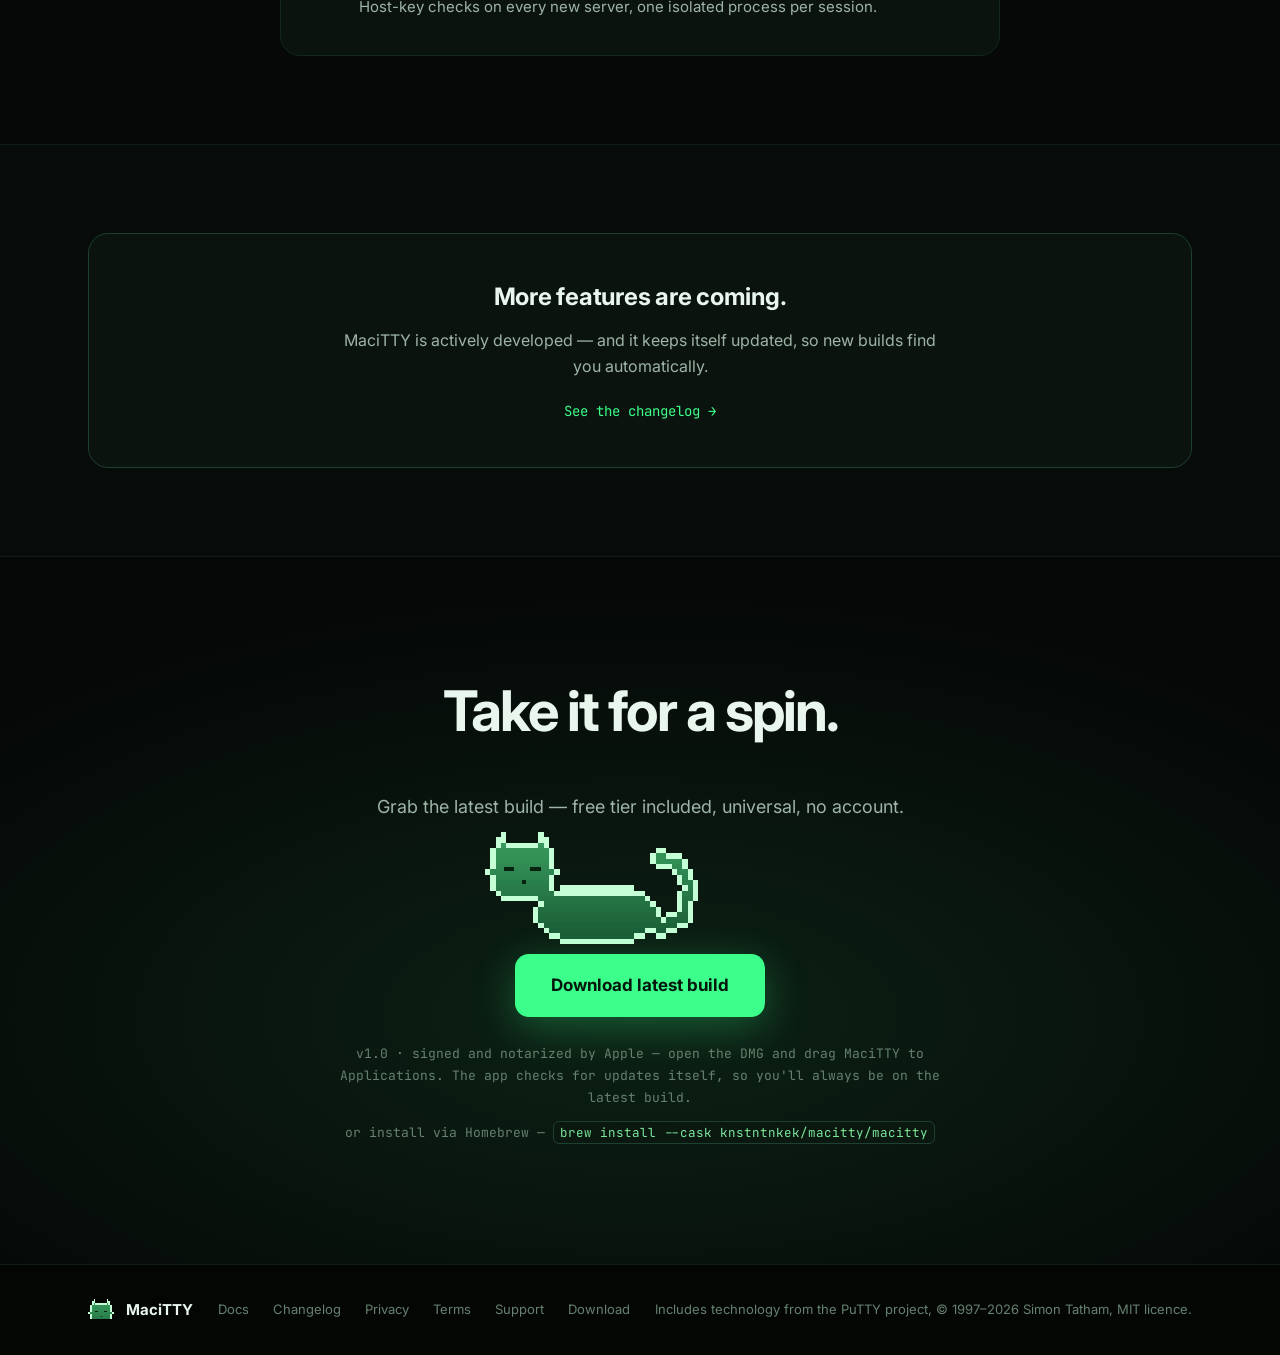
==== commit 1160a2d5: "Add support page" ====
--- a/index.html
+++ b/index.html
@@ -38,7 +38,7 @@
 <link rel="preconnect" href="https://fonts.googleapis.com">
 <link rel="preconnect" href="https://fonts.gstatic.com" crossorigin>
 <link href="https://fonts.googleapis.com/css2?family=Inter:wght@400;600;700&family=JetBrains+Mono:wght@400;700&display=swap" rel="stylesheet">
-<link rel="stylesheet" href="style.css?v=20261112-2">
+<link rel="stylesheet" href="style.css?v=20261118-1">
 </head>
 <body>
 
@@ -99,6 +99,7 @@
       <a href="#privacy">Privacy</a>
       <a href="changelog.html">Changelog</a>
       <a href="docs.html">Docs</a>
+      <a href="support.html">Support</a>
       <a href="#download">Download</a>
     </nav>
   </div>
@@ -459,6 +460,7 @@
       <a href="changelog.html">Changelog</a>
       <a href="privacy.html">Privacy</a>
       <a href="terms.html">Terms</a>
+      <a href="support.html">Support</a>
       <a href="#download">Download</a>
     </nav>
     <p class="footer-note">Includes technology from the PuTTY project, © 1997–2026 Simon Tatham, MIT licence.</p>
--- a/style.css
+++ b/style.css
@@ -674,12 +674,57 @@
 .docs-prevnext .pn { font-size: 14px; }
 
 /* ---------- responsive ---------- */
+/* SUPPORT PAGE */
+.support-hero { text-align: center; padding: 72px 0 10px; }
+.support-icon {
+  width: 128px; height: 128px; border-radius: 30px;
+  box-shadow: 0 0 64px rgba(59,255,138,.16), 0 20px 50px rgba(0,0,0,.55);
+  animation: icon-float 5s ease-in-out infinite;
+}
+@keyframes icon-float {
+  0%, 100% { transform: translateY(0); }
+  50% { transform: translateY(-9px); }
+}
+.support-hero h1 { font-size: 44px; letter-spacing: -0.02em; margin-top: 30px; }
+.support-hero .section-sub { max-width: 540px; margin: 14px auto 0; }
+
+.channel-grid {
+  display: grid; grid-template-columns: 1fr 1fr; gap: 22px;
+  max-width: 880px; margin: 52px auto 0;
+}
+.channel-card {
+  background: var(--card); border: 1px solid var(--border);
+  border-radius: 18px; padding: 30px 32px;
+  display: flex; flex-direction: column;
+  transition: border-color .2s;
+}
+.channel-card:hover { border-color: var(--border-strong); }
+.channel-card .glyph {
+  font-family: var(--mono); font-size: 20px; color: var(--accent);
+}
+.channel-card h3 { margin: 14px 0 8px; font-size: 19px; }
+.channel-card p { color: var(--body); font-size: 14.5px; line-height: 1.6; flex: 1; }
+.channel-cmd {
+  display: block; font-family: var(--mono); font-size: 12.5px;
+  color: var(--accent-soft); background: #08130C;
+  border: 1px solid var(--border); border-radius: 10px;
+  padding: 11px 14px; margin: 18px 0; word-break: break-all;
+}
+.channel-cmd .prompt { color: var(--mono-dim); }
+
+.support-links {
+  text-align: center; color: var(--mono-dim); font-size: 13.5px;
+  margin: 44px auto 0; max-width: 560px;
+}
+.support-links a { color: var(--accent-soft); }
+.support-links .sep { color: var(--faint); margin: 0 10px; }
+
 @media (max-width: 860px) {
   .wrap { padding: 0 20px; }
   .hero { padding-top: 64px; }
   .hero-cat { height: 180px; }
   .hero-visual { height: 210px; }
-  .pain-grid, .feature-grid, .pro-grid { grid-template-columns: 1fr; }
+  .pain-grid, .feature-grid, .pro-grid, .channel-grid { grid-template-columns: 1fr; }
   .nav nav { gap: 18px; -webkit-mask-image: linear-gradient(to right, black 85%, transparent); mask-image: linear-gradient(to right, black 85%, transparent); }
   .nav nav a { font-size: 14px; }
   .coming-card { padding: 36px 24px; }
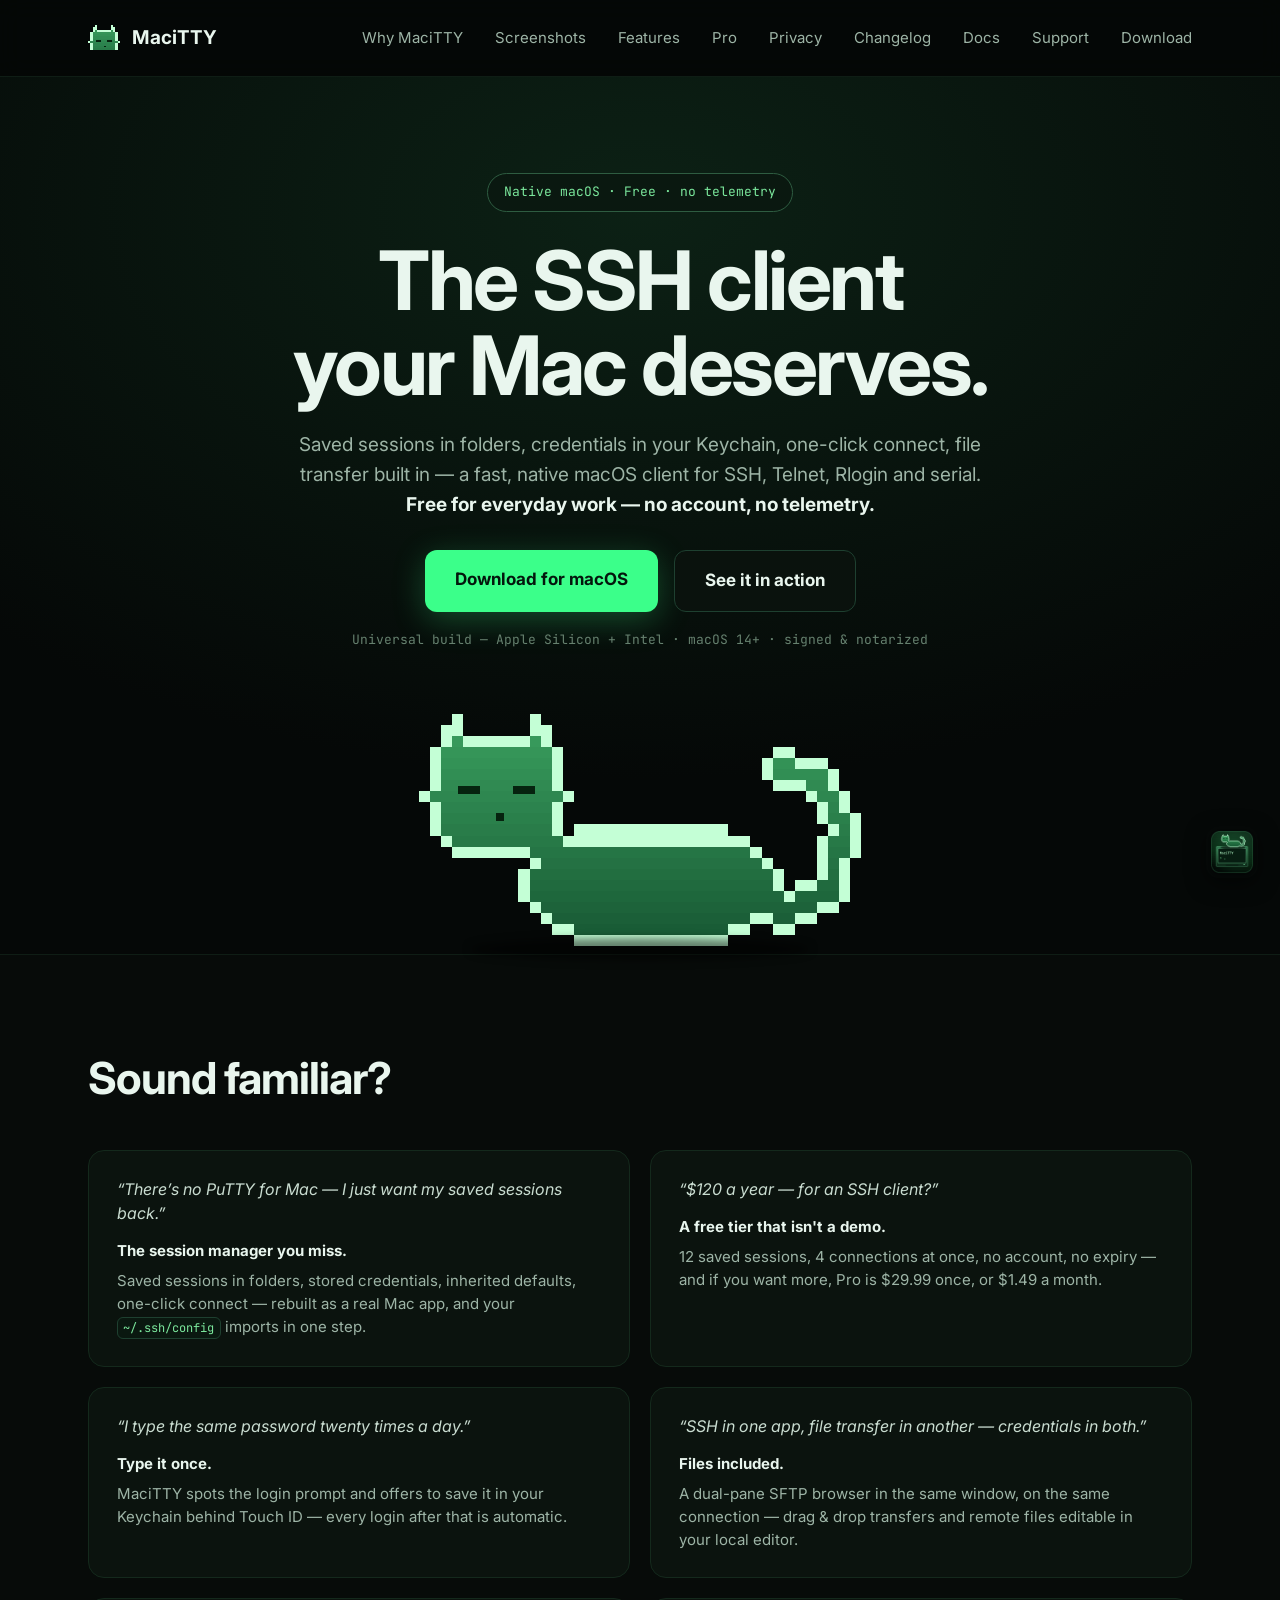
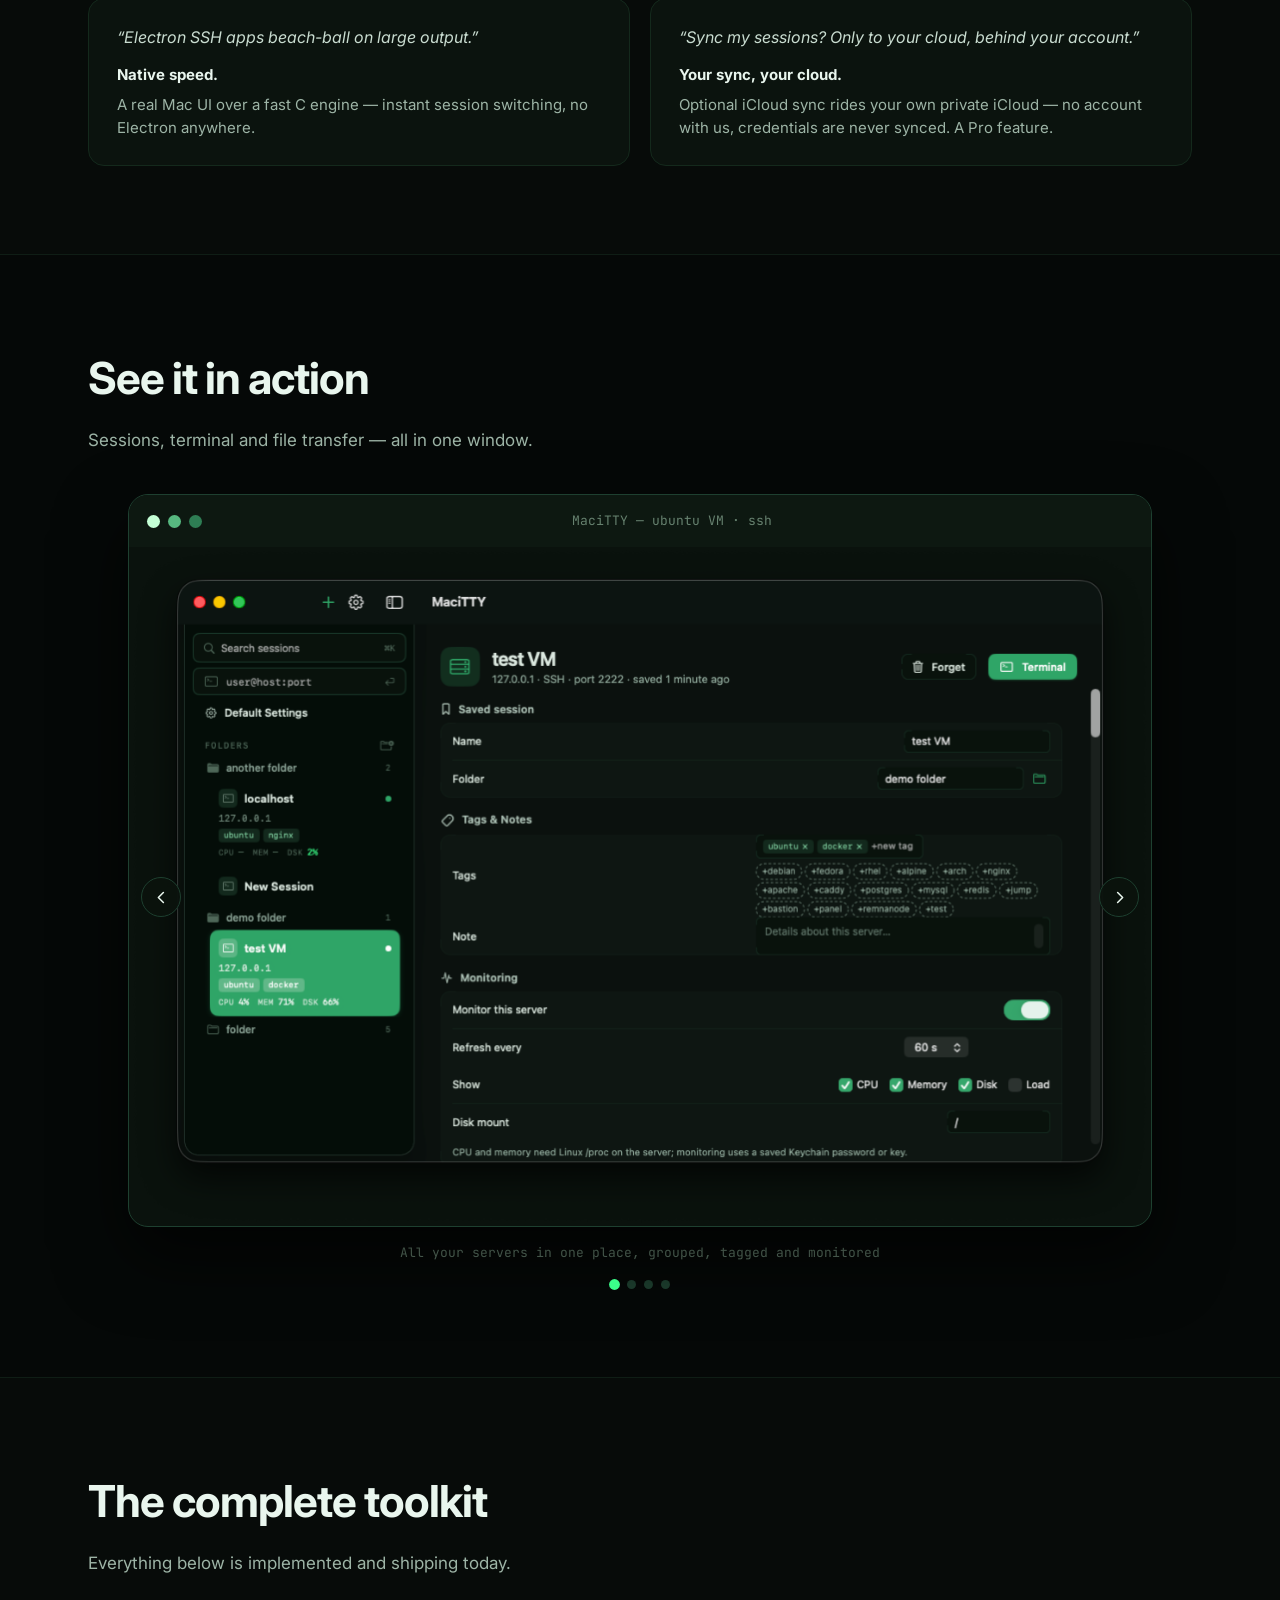
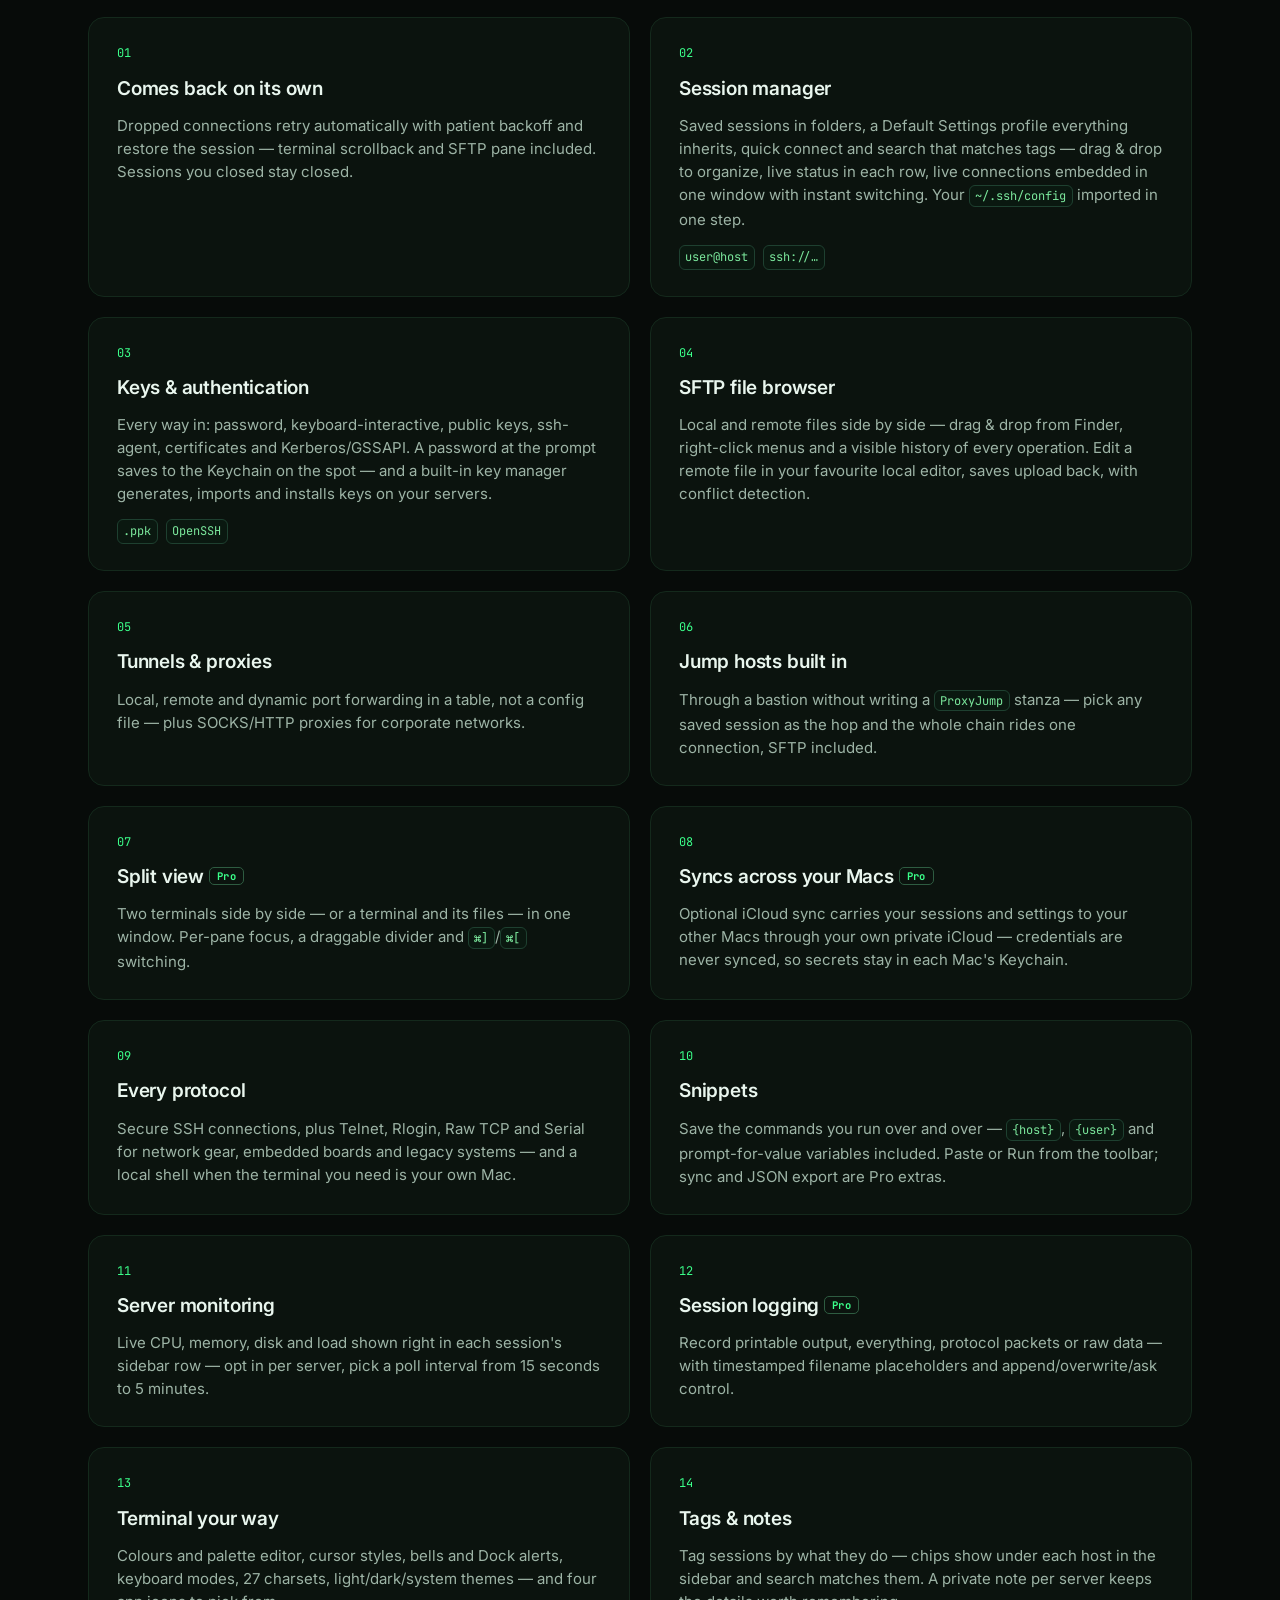
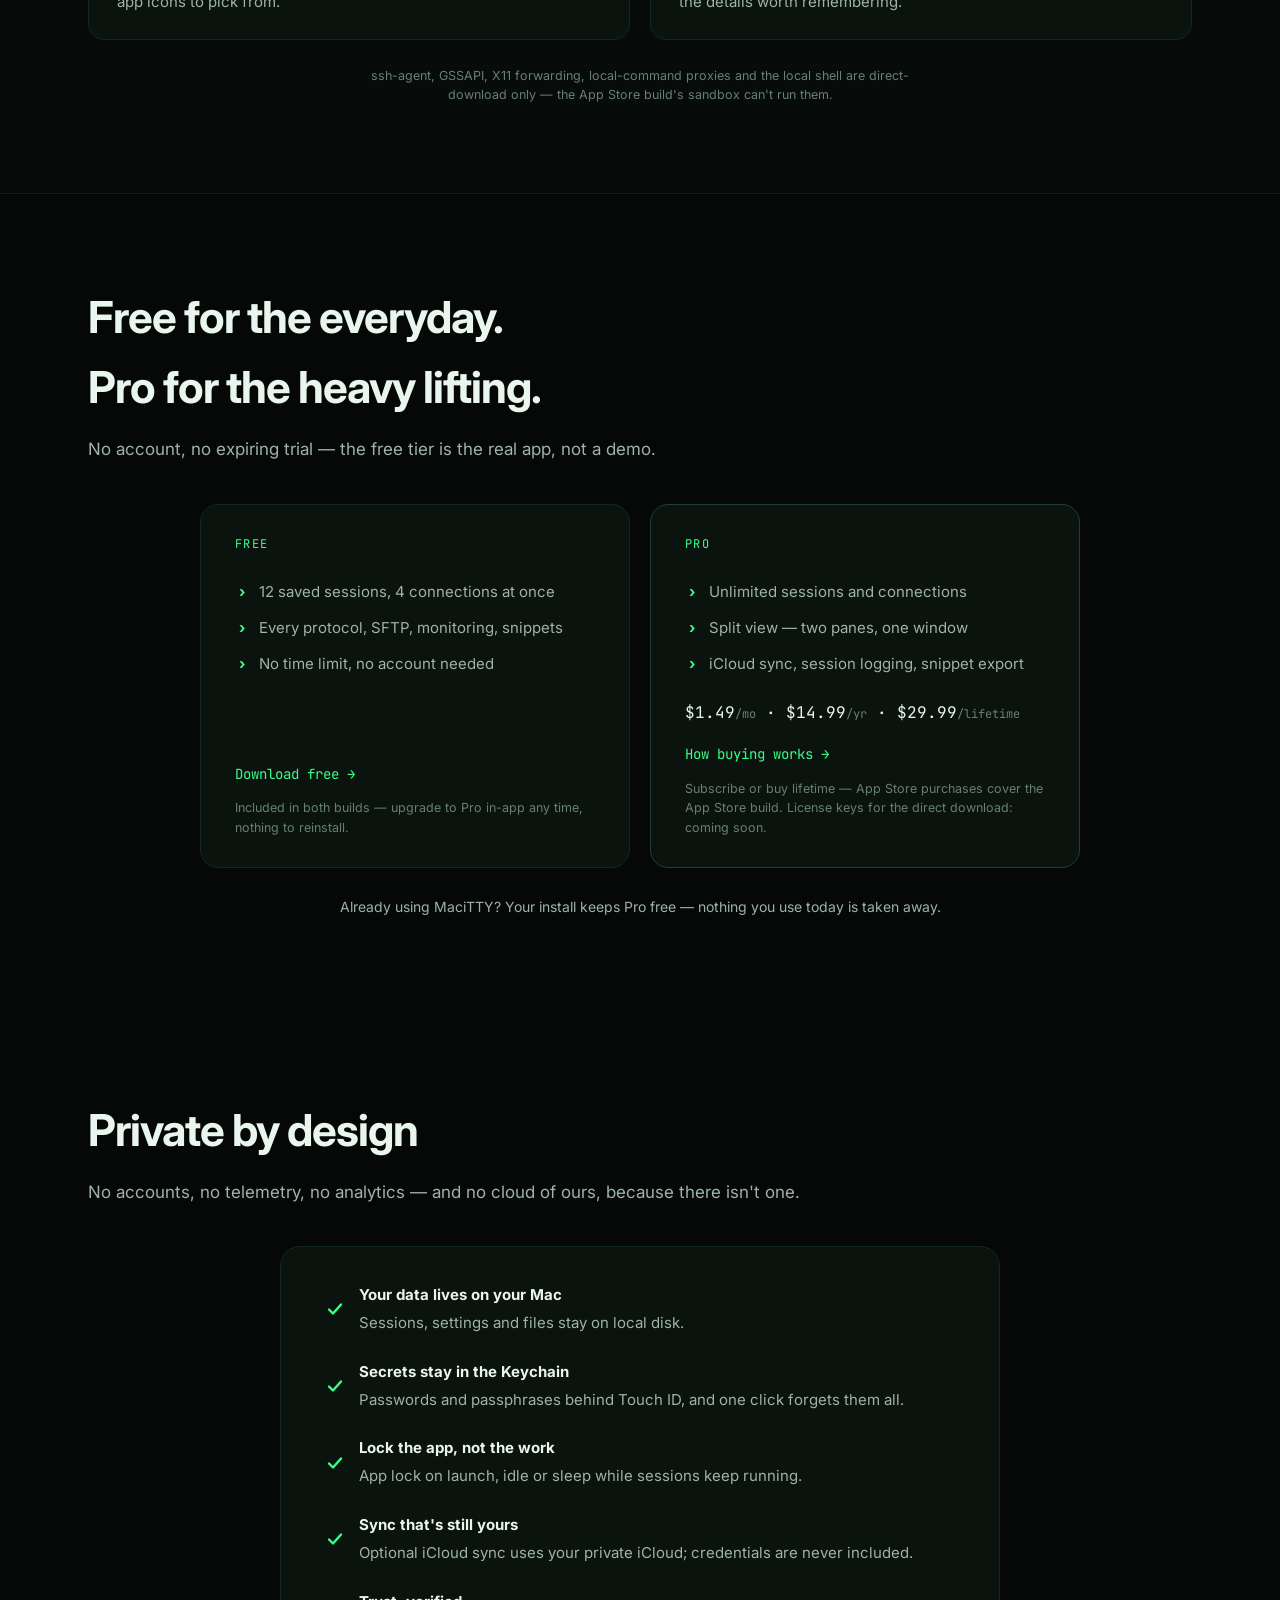
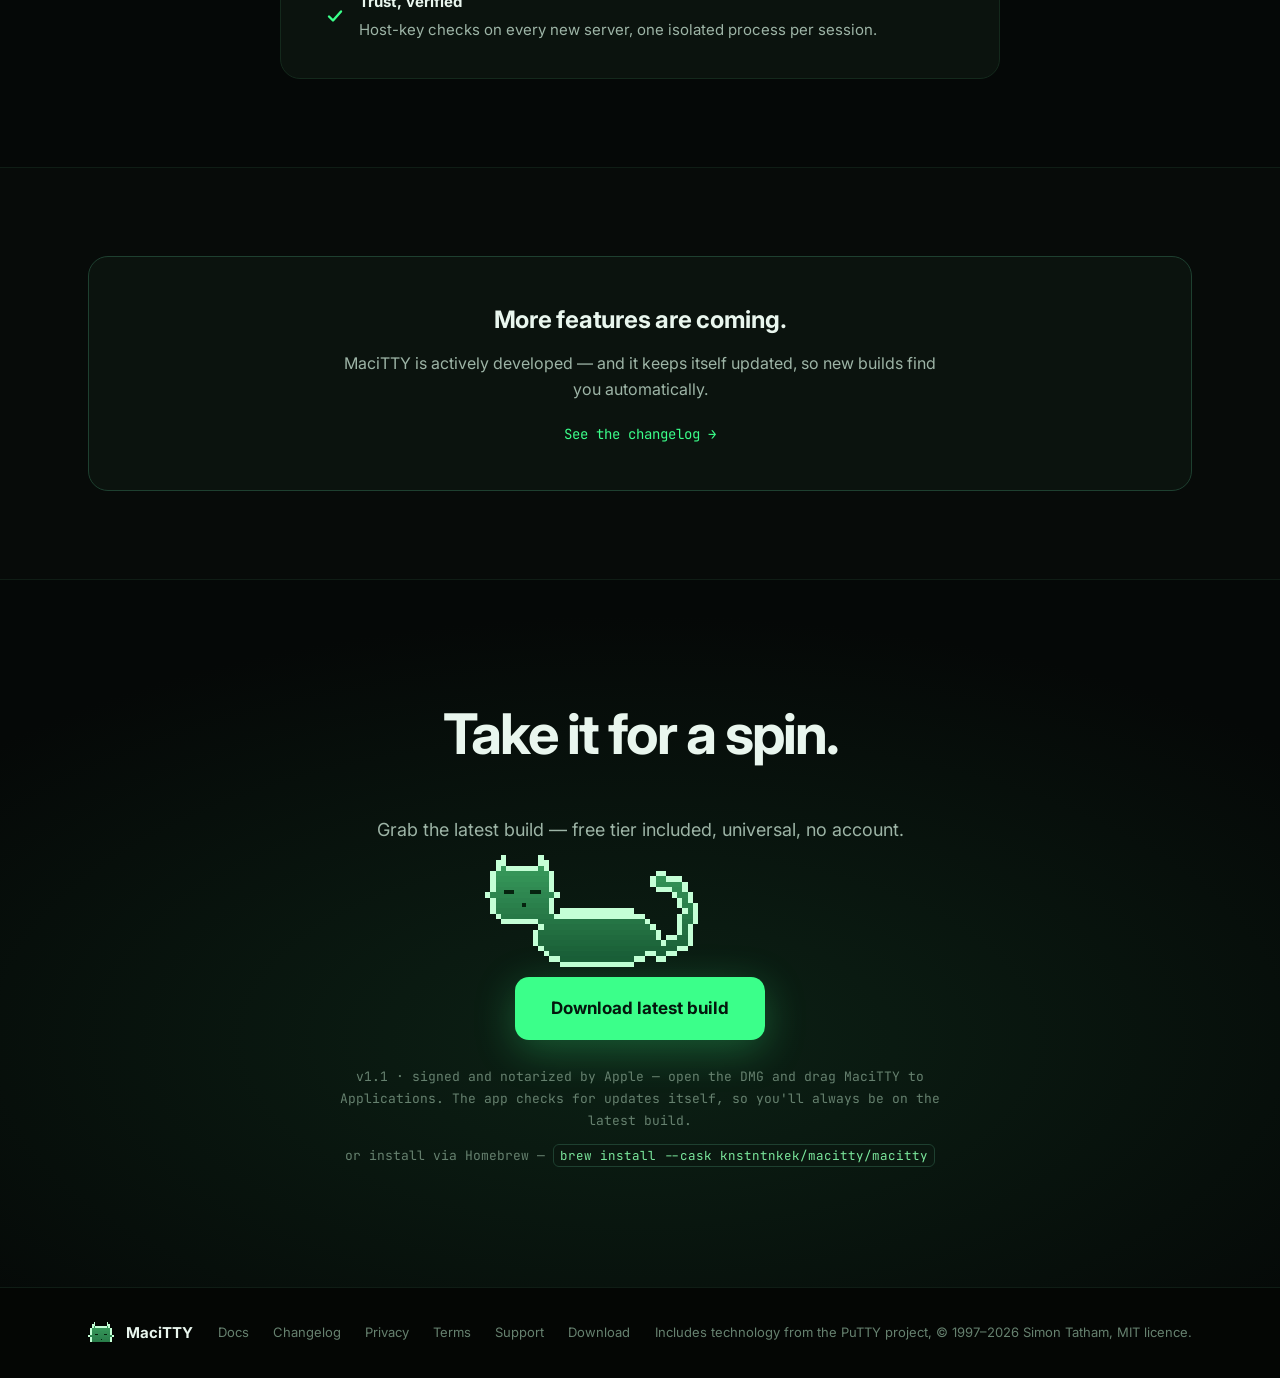
==== commit aee53cb2: "MaciTTY 1.1 — SSH Keys manager" ====
--- a/index.html
+++ b/index.html
@@ -27,7 +27,7 @@
   "downloadUrl": "https://macitty.app/MaciTTY-latest.dmg",
   "operatingSystem": "macOS",
   "applicationCategory": "DeveloperApplication",
-  "softwareVersion": "1.0",
+  "softwareVersion": "1.1",
   "description": "A native macOS terminal client for SSH, Telnet, Rlogin and serial — saved sessions in folders, stored credentials, built-in SFTP, server monitoring and optional iCloud sync. Free tier, no telemetry, no accounts.",
   "offers": { "@type": "Offer", "price": "0", "priceCurrency": "USD" },
   "author": { "@type": "Organization", "name": "MaciTTY", "url": "https://macitty.app/" }
@@ -246,8 +246,9 @@
           <span class="idx">03</span>
           <h3>Keys &amp; authentication</h3>
           <p>Every way in: password, keyboard-interactive, public keys,
-          ssh-agent, certificates and Kerberos/GSSAPI — and a password typed
-          at the prompt can be saved to the Keychain on the spot.</p>
+          ssh-agent, certificates and Kerberos/GSSAPI. A password at the
+          prompt saves to the Keychain on the spot — and a built-in key
+          manager generates, imports and installs keys on your servers.</p>
           <div class="chips"><code>.ppk</code><code>OpenSSH</code></div>
         </div>
 
@@ -442,7 +443,7 @@
         <svg class="cta-cat-svg" viewBox="0 0 40 21" aria-hidden="true"><use href="#pxcat-full"/></svg>
         <a class="btn btn-primary btn-big" href="MaciTTY-latest.dmg" data-goatcounter-click="download-dmg" data-goatcounter-title="DMG download — CTA">Download latest build</a>
       </div>
-      <p class="cta-note">v1.0 · signed and notarized by Apple — open the DMG and drag MaciTTY to Applications. The app checks for updates itself, so you'll always be on the latest build.</p>
+      <p class="cta-note">v1.1 · signed and notarized by Apple — open the DMG and drag MaciTTY to Applications. The app checks for updates itself, so you'll always be on the latest build.</p>
       <p class="cta-brew">or install via Homebrew — <code>brew install --cask knstntnkek/macitty/macitty</code></p>
     </div>
   </section>
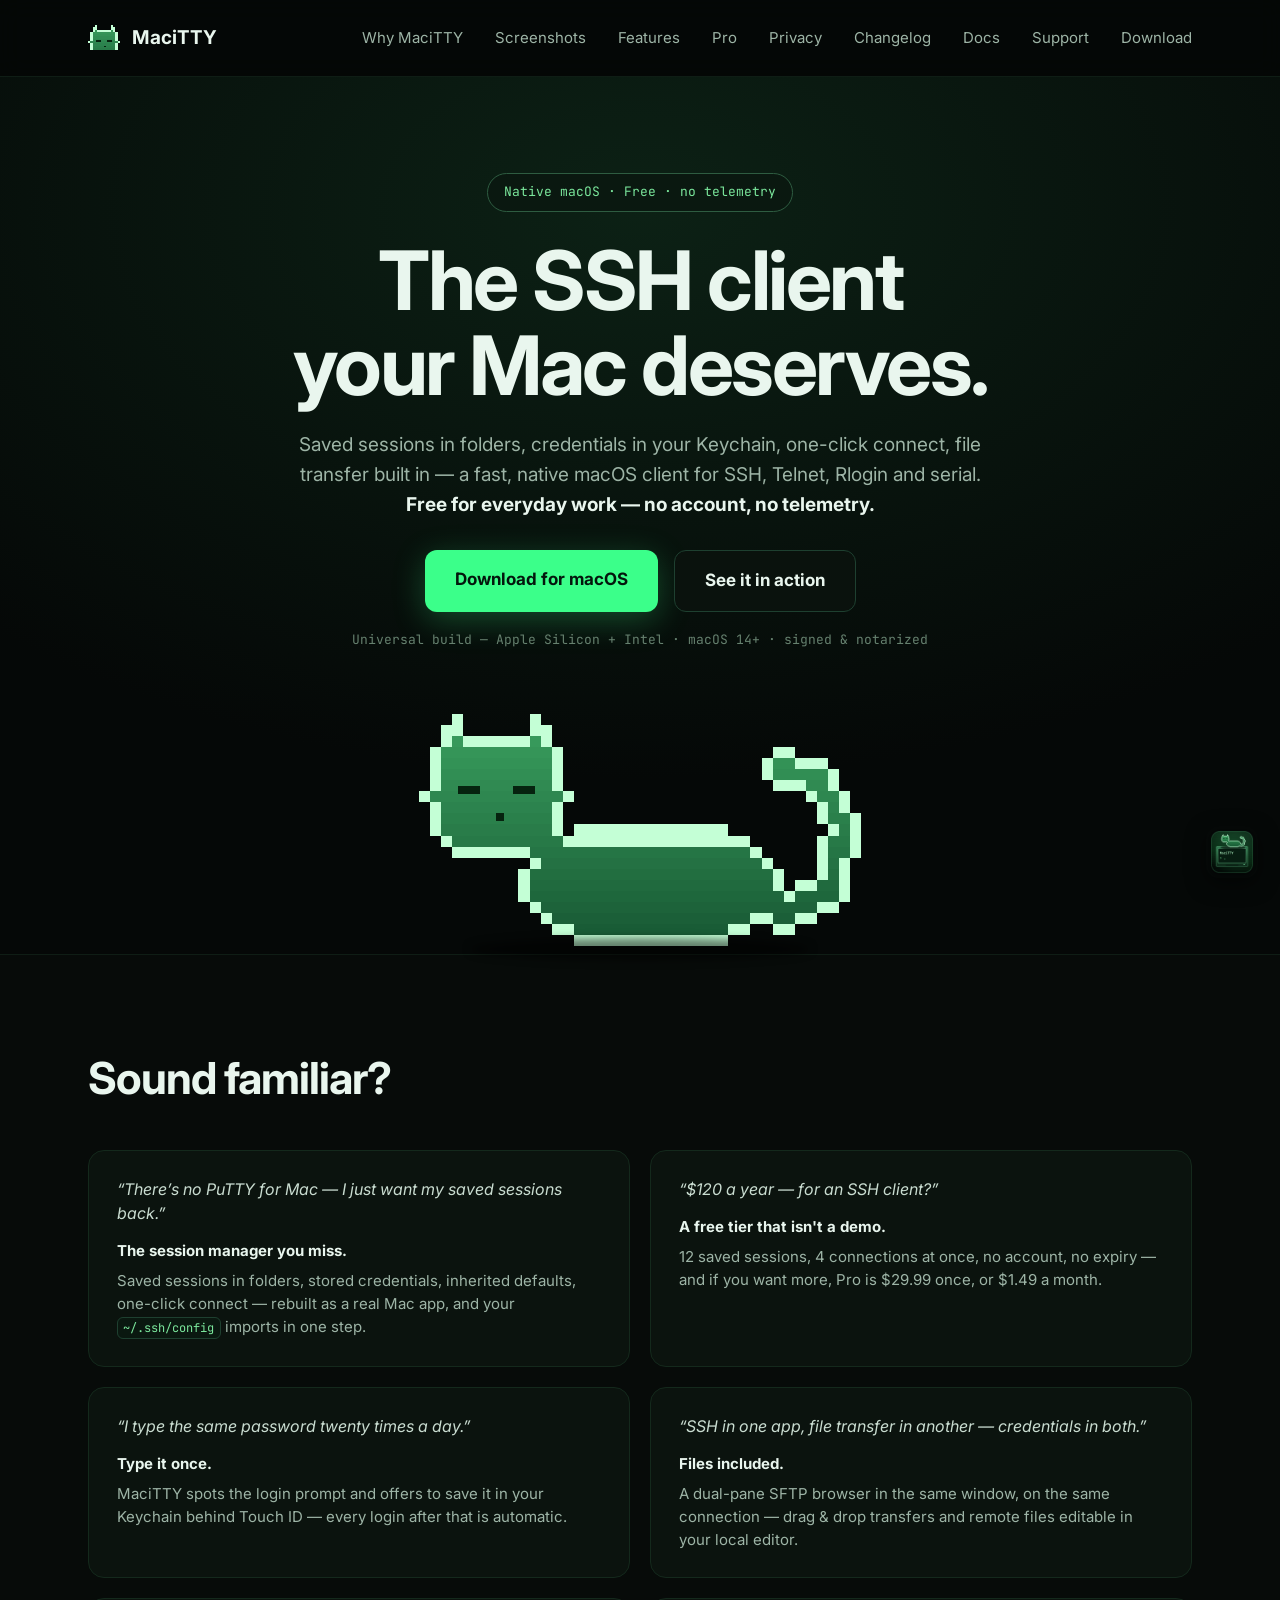
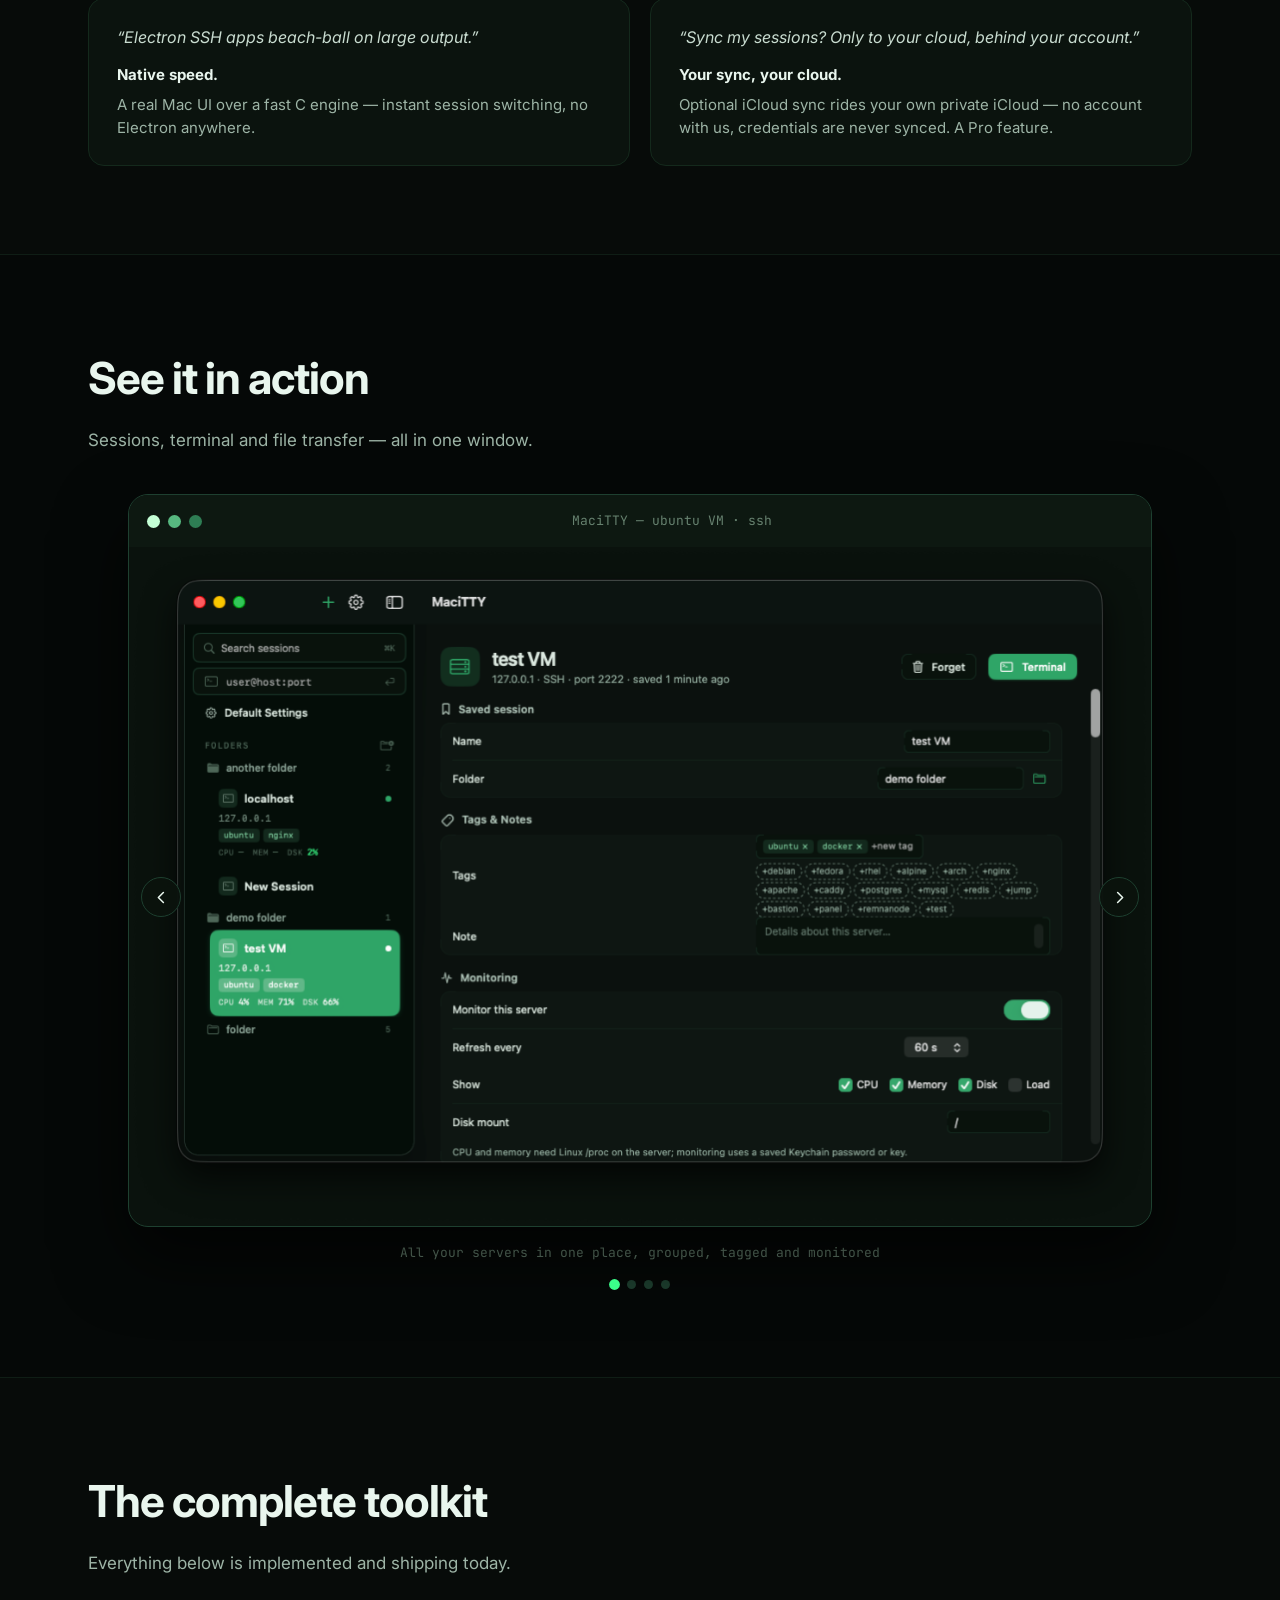
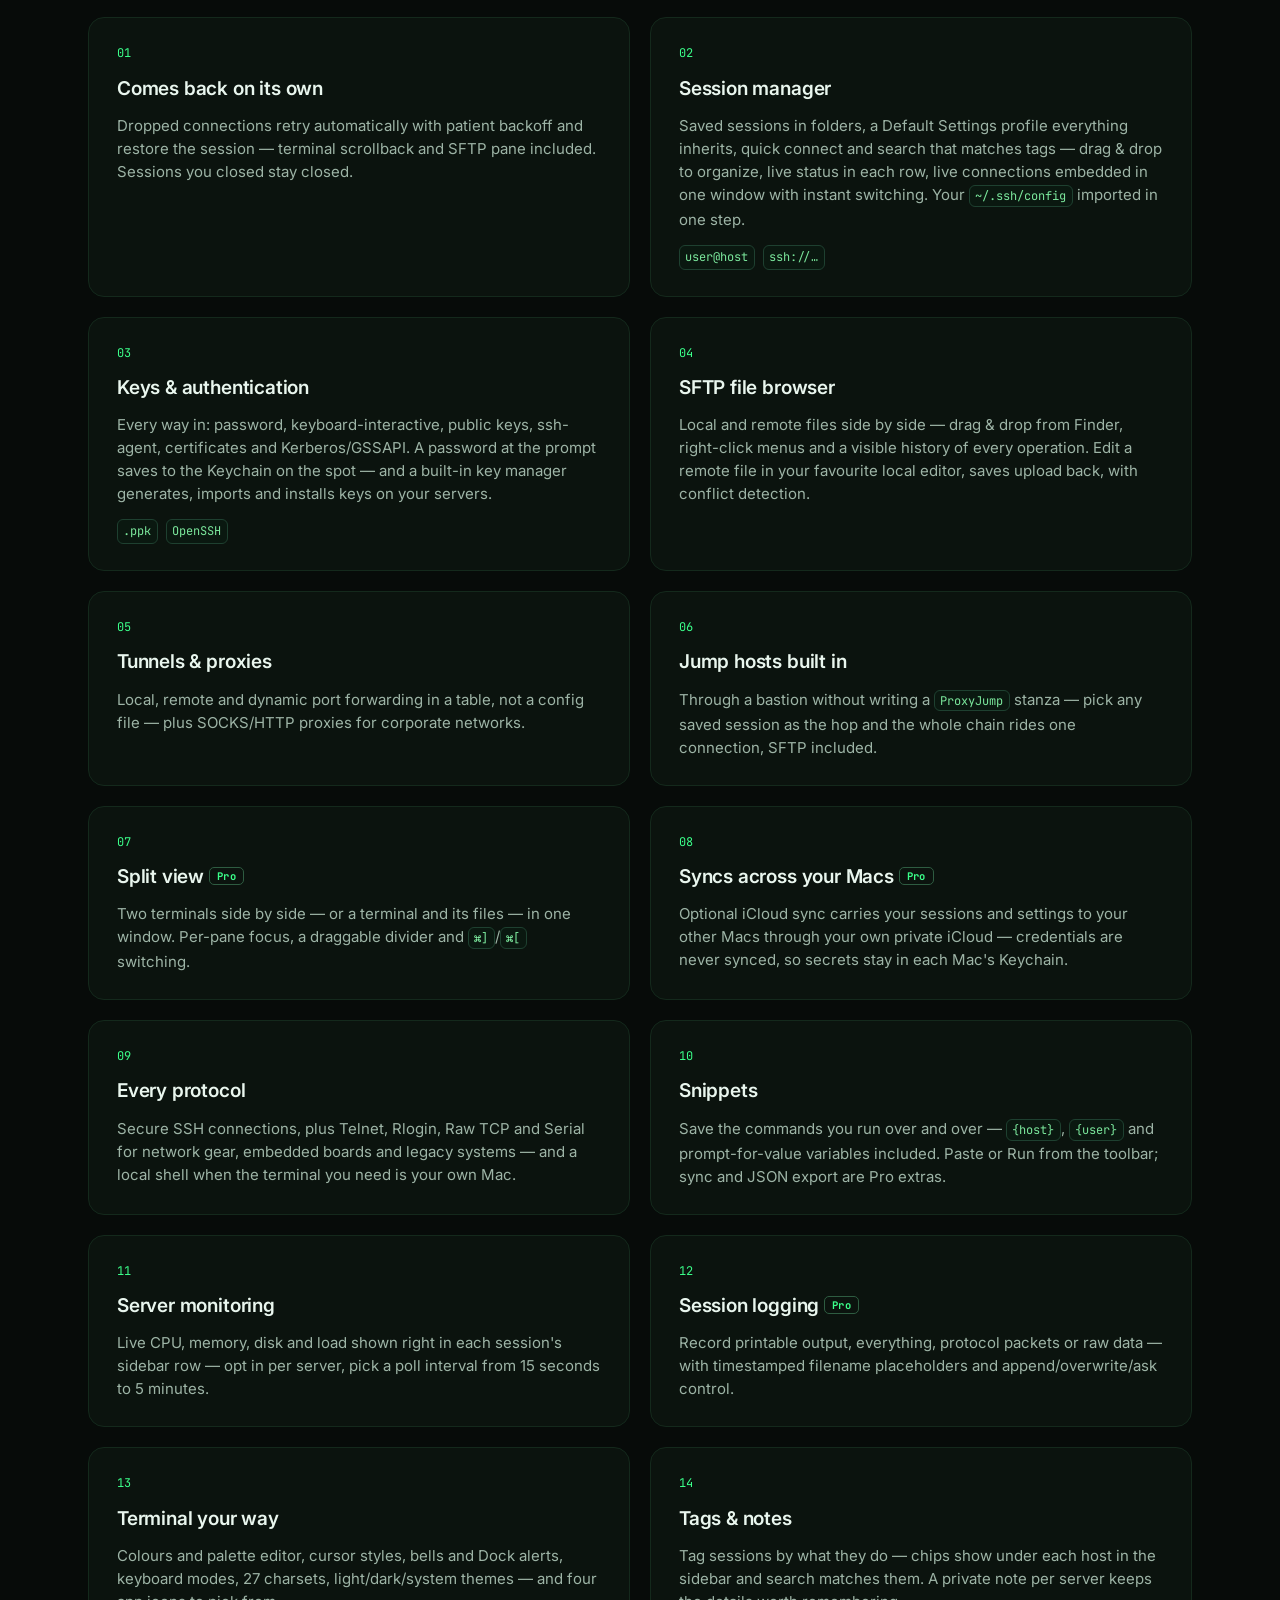
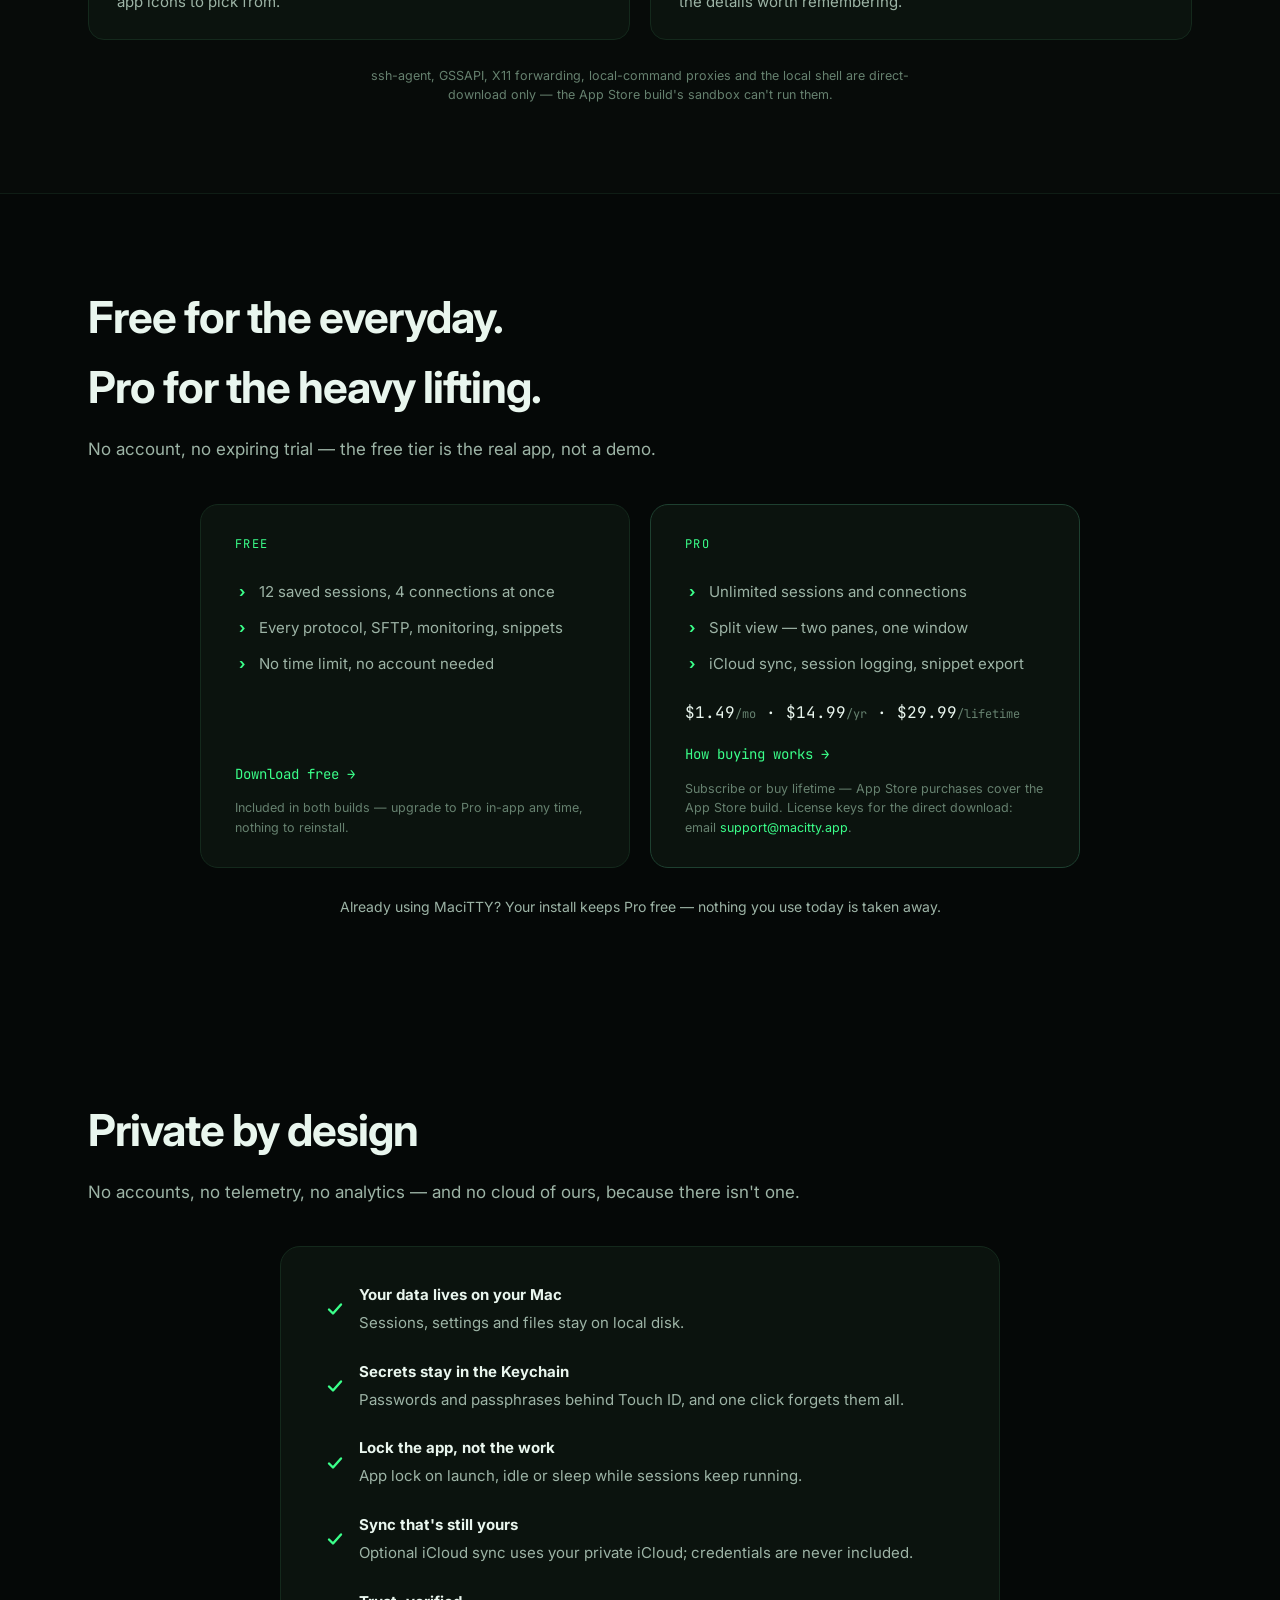
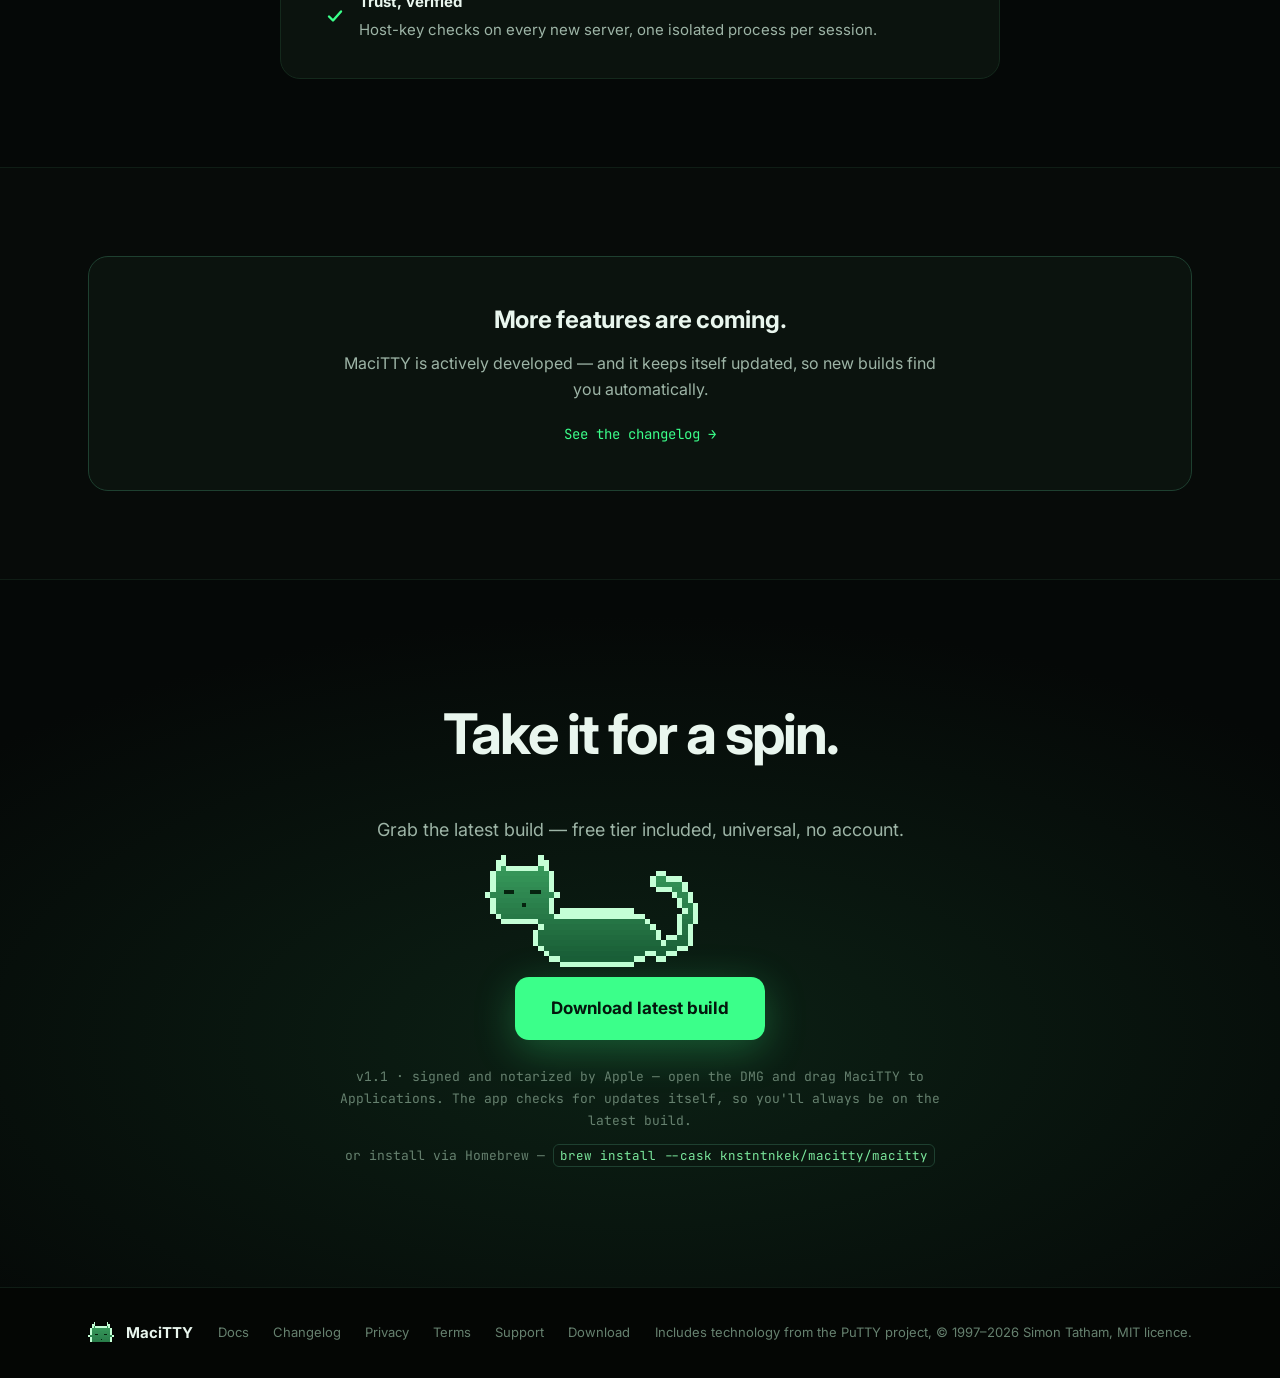
==== commit 4bf385d3: "Docs: direct-download license keys via support@macitty.app Co-Authored-By: Konstantin Barinov <wilds" ====
--- a/index.html
+++ b/index.html
@@ -380,7 +380,7 @@
           <p class="pro-cta"><a class="mono-link" href="docs.html#pro">How buying works →</a></p>
           <p class="pro-fine">Subscribe or buy lifetime — App Store purchases
           cover the App Store build. License keys for the
-          direct download: coming soon.</p>
+          direct download: email <a href="mailto:support@macitty.app">support@macitty.app</a>.</p>
         </div>
       </div>
 
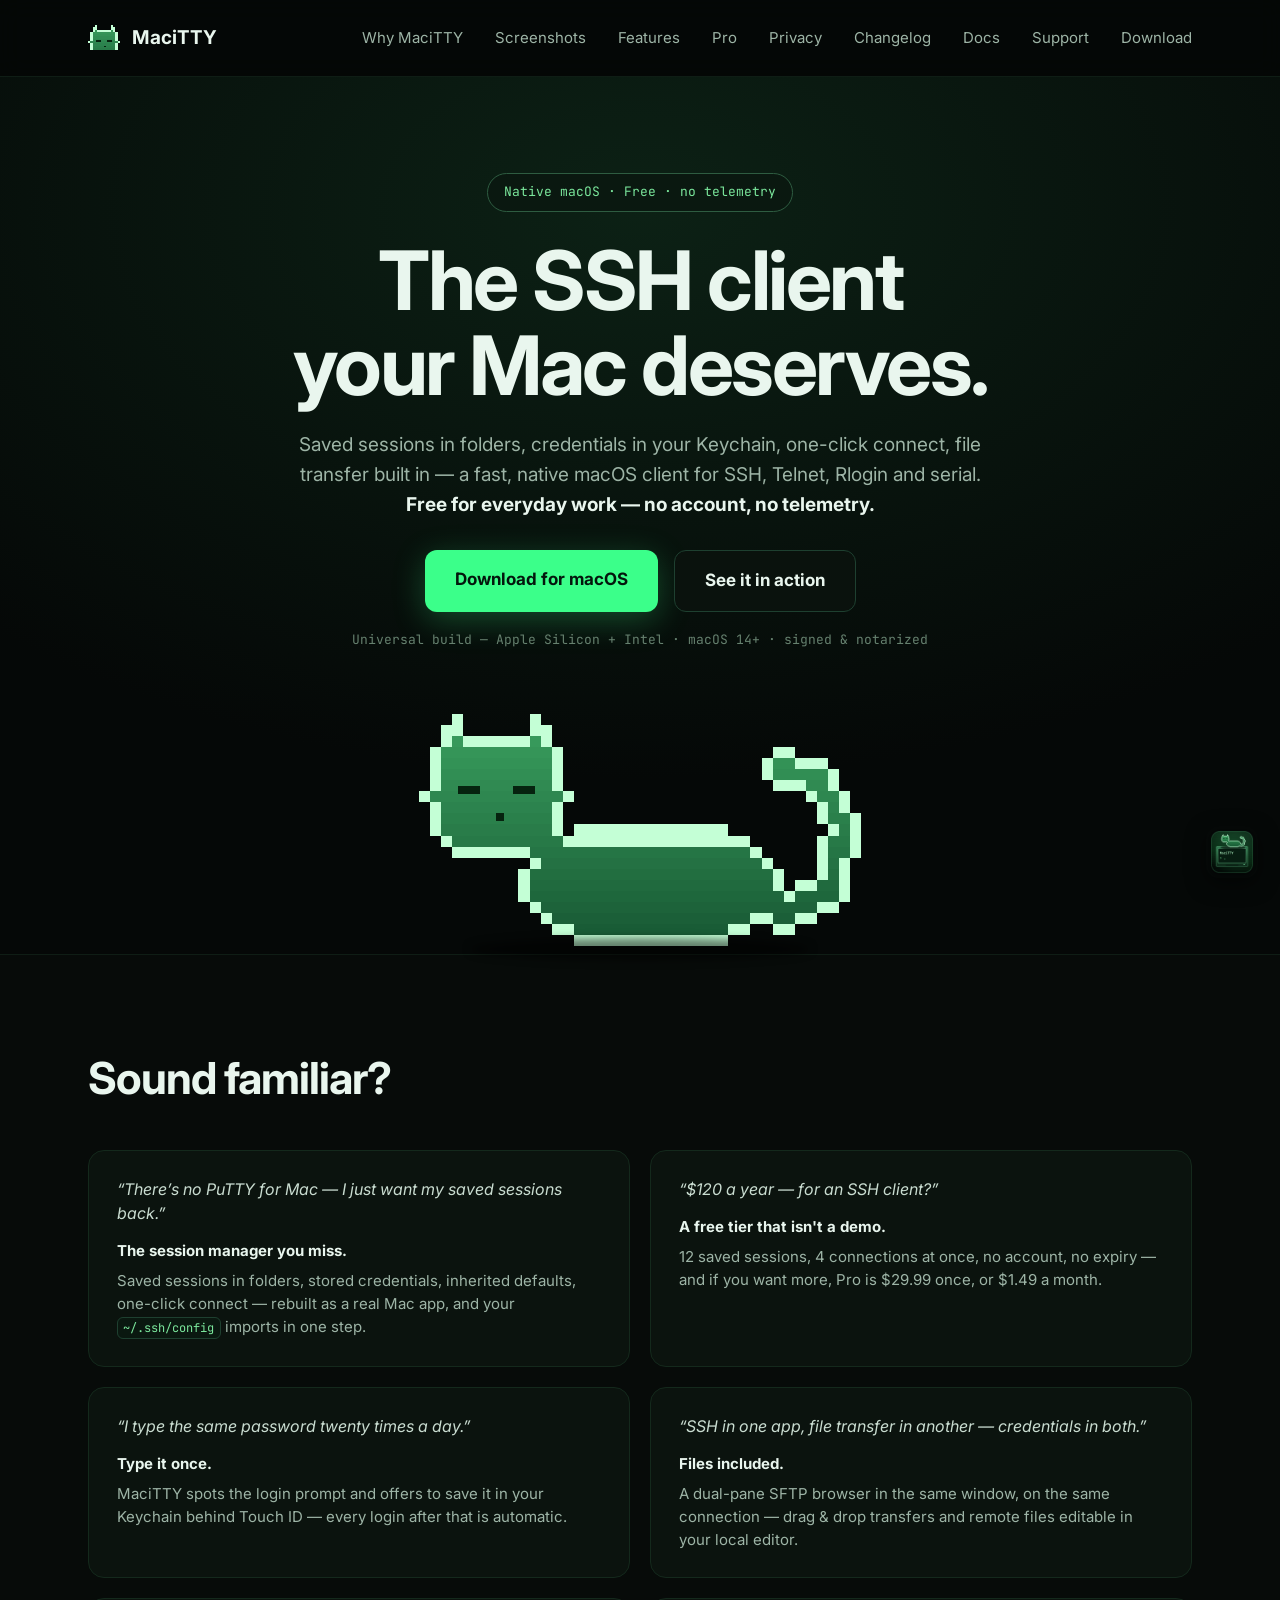
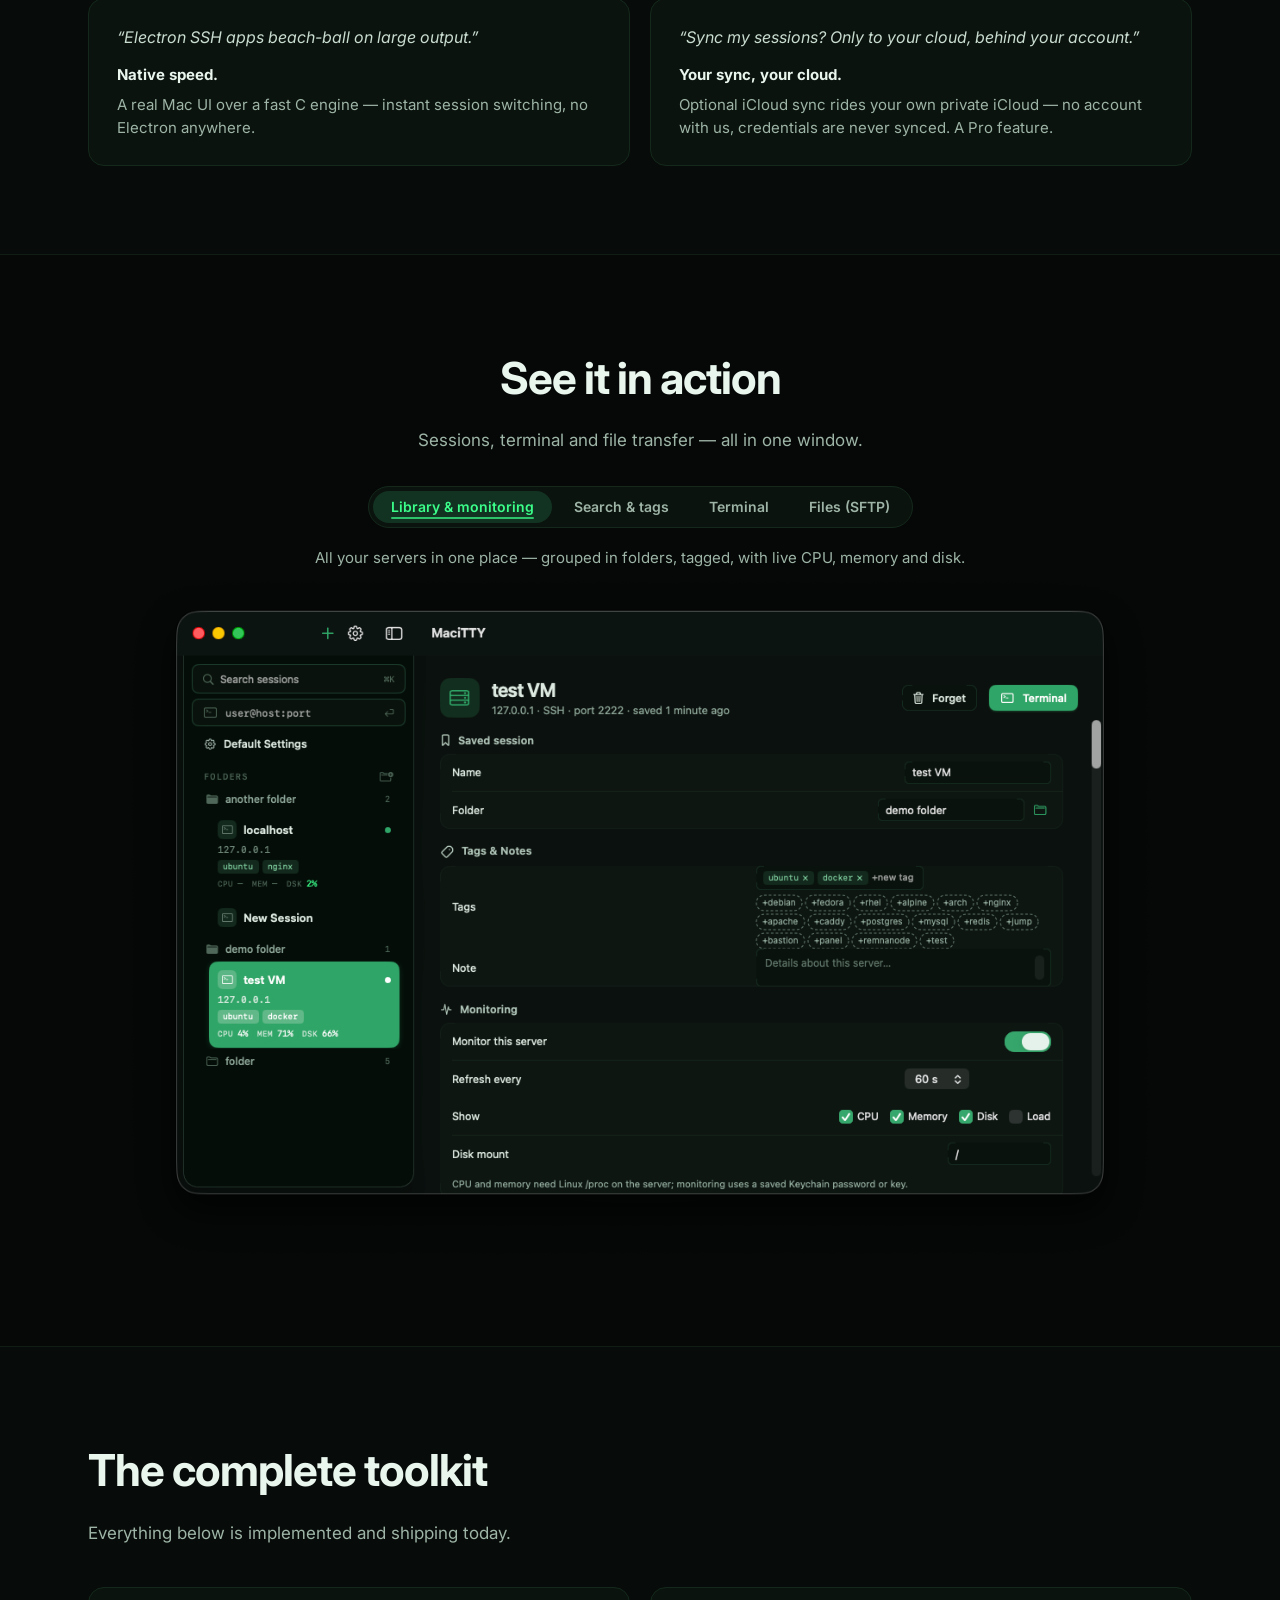
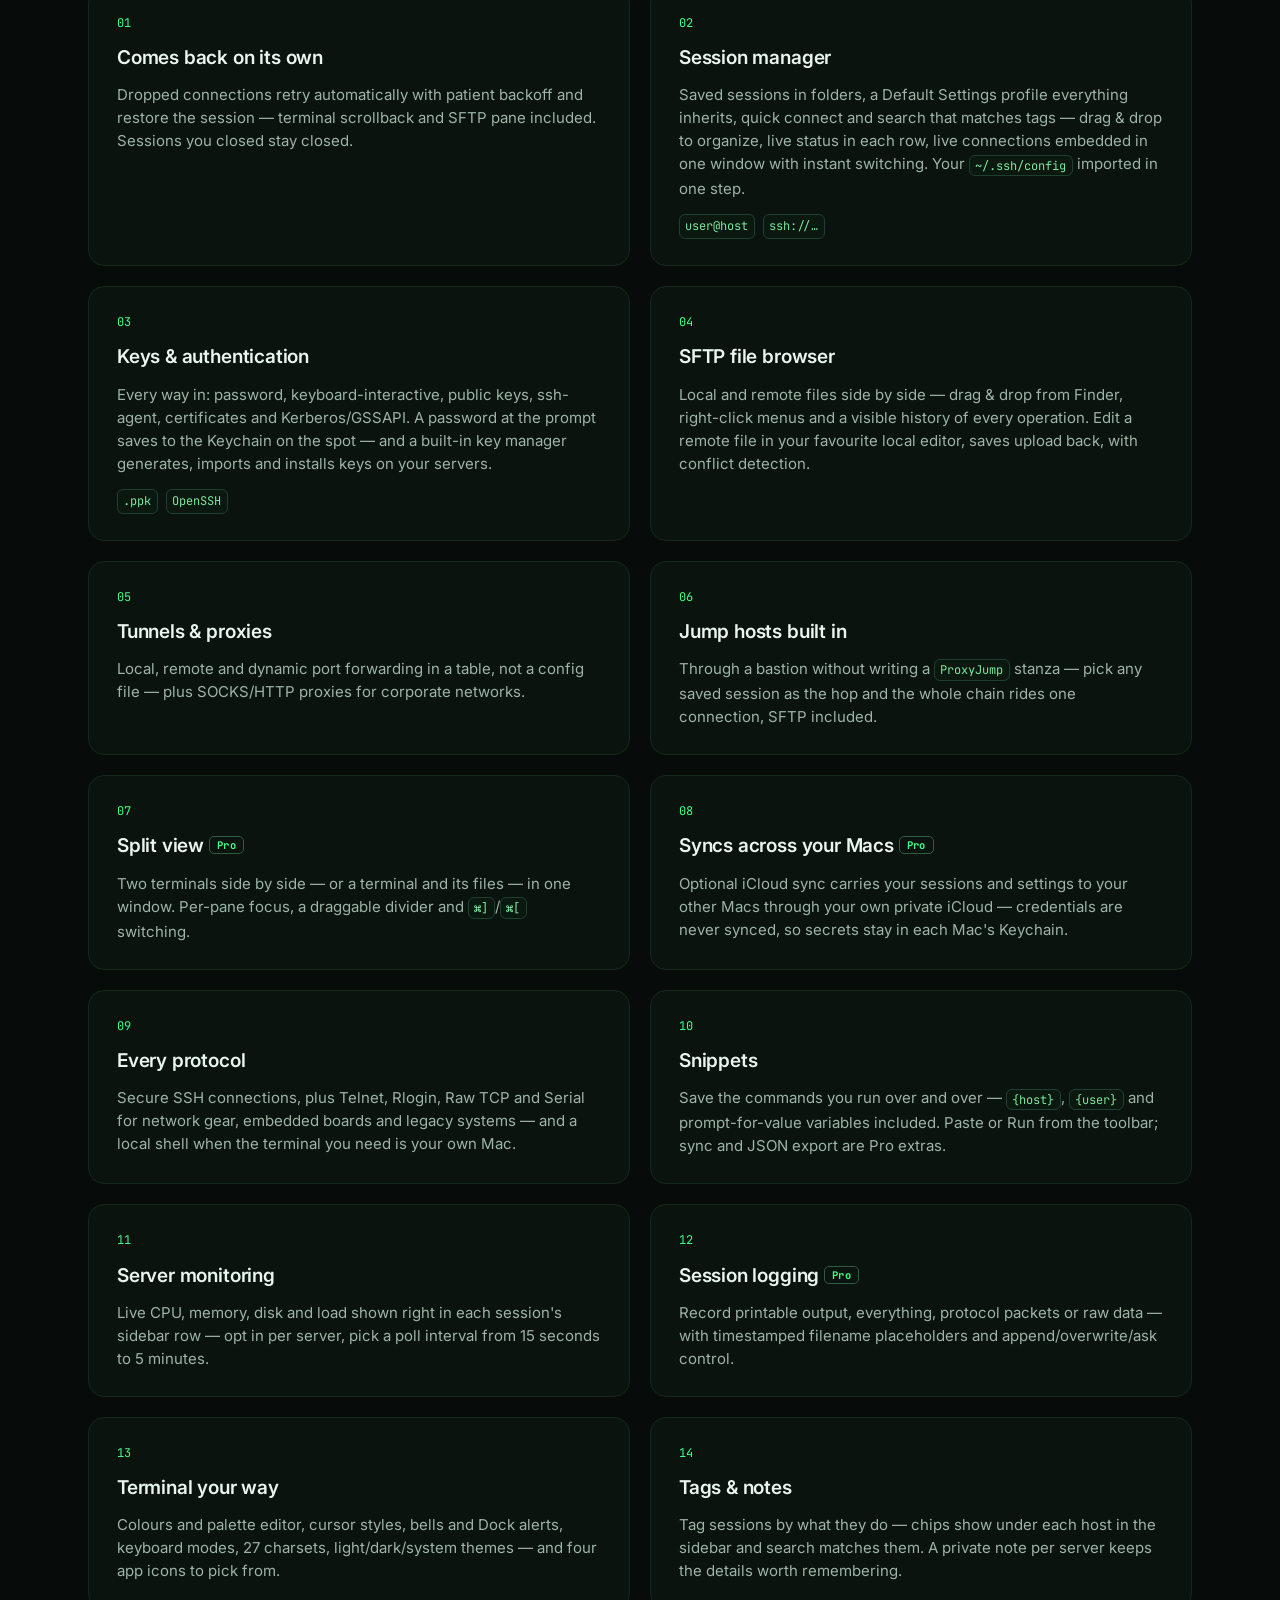
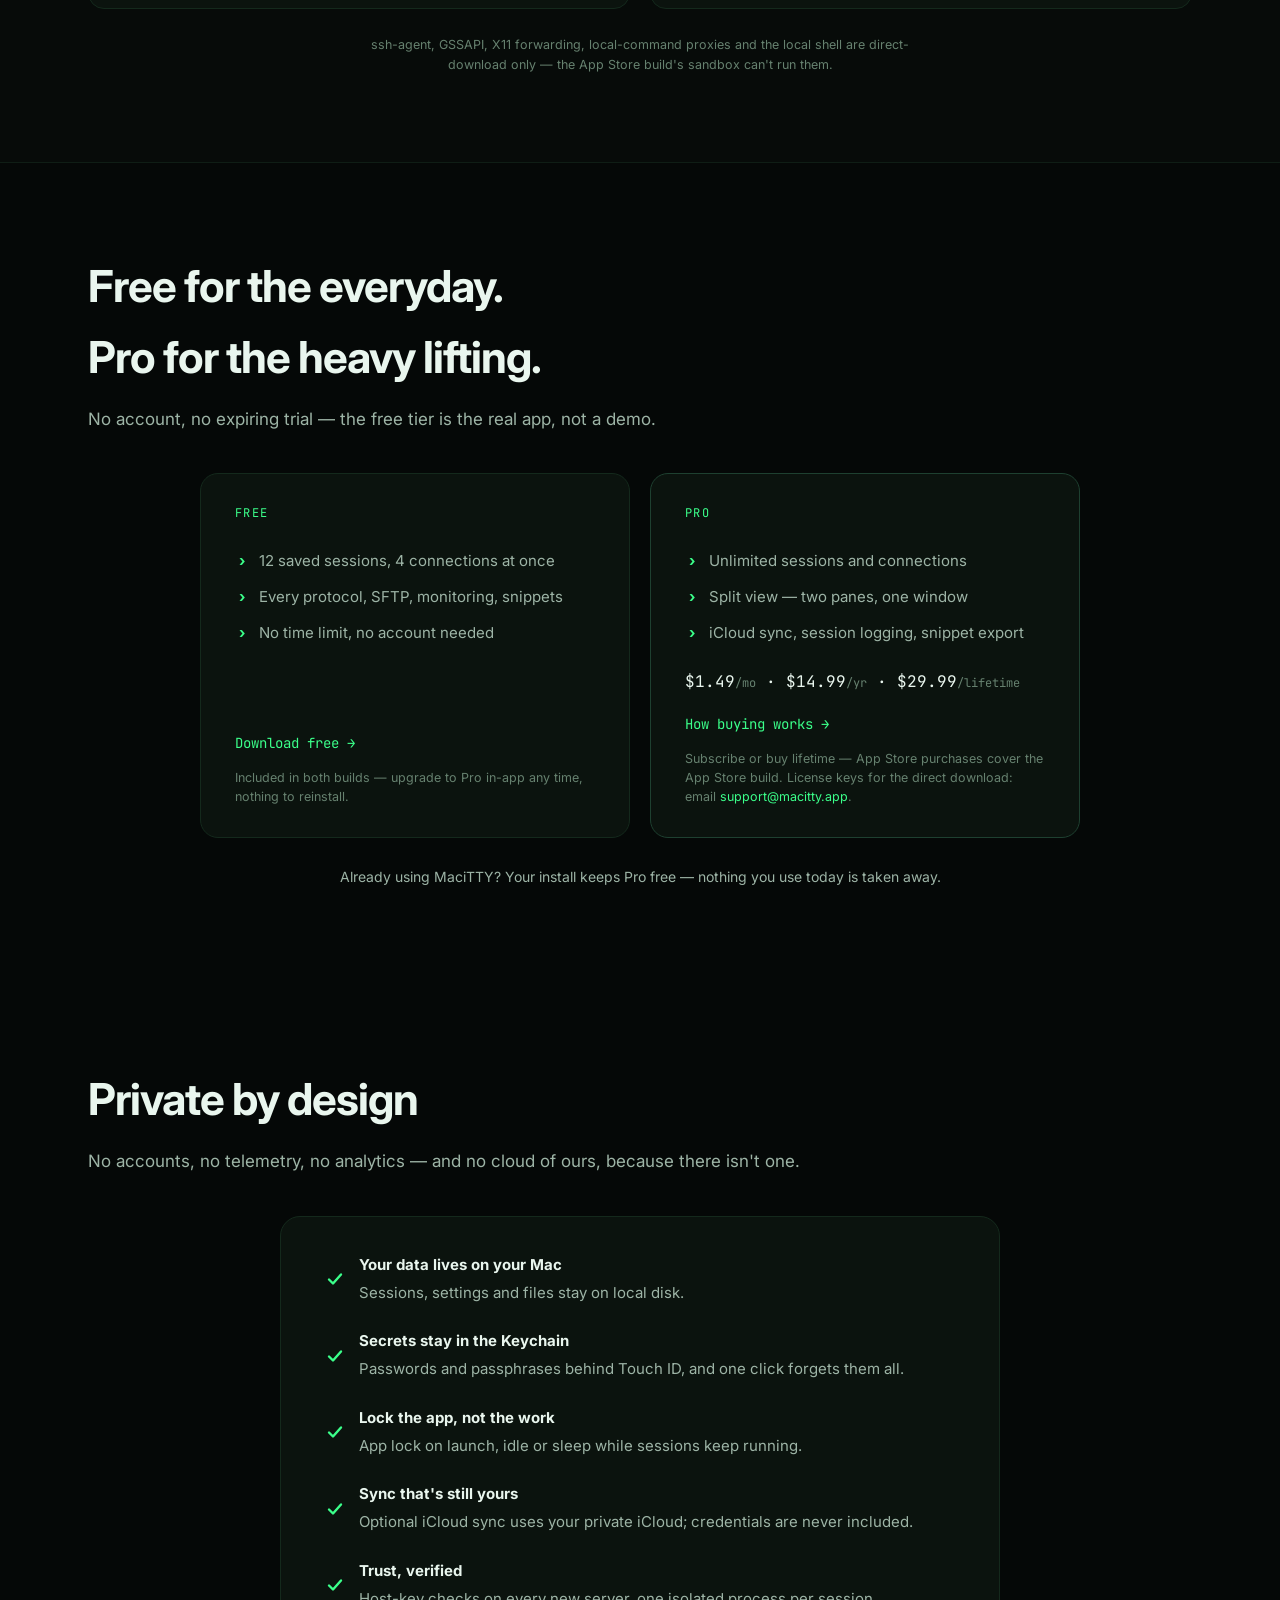
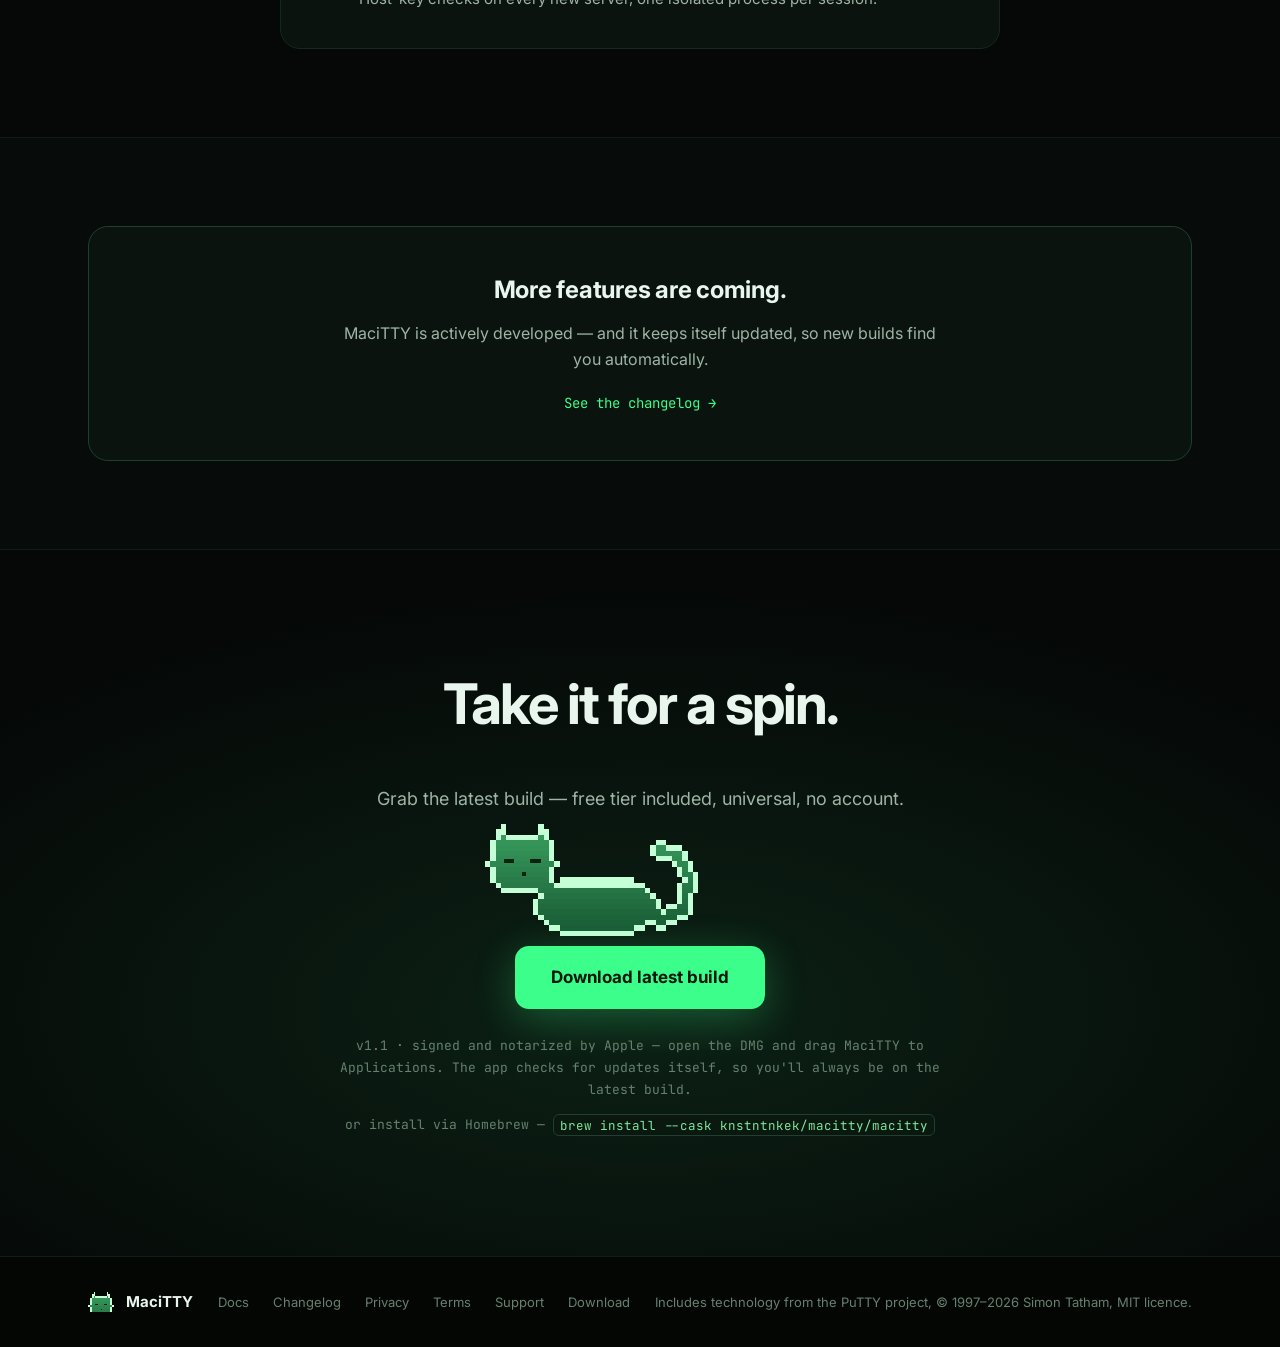
==== commit ab02374c: "Homepage: redesign the See it in action showcase Co-Authored-By: Konstantin Barinov <wildsisop@gmail" ====
--- a/index.html
+++ b/index.html
@@ -189,27 +189,26 @@
   <!-- SCREENSHOTS -->
   <section id="screenshots" class="section">
     <div class="wrap">
-      <div class="section-head">
+      <div class="section-head sc-head">
         <h2 class="section-title">See it in action</h2>
         <p class="section-sub">Sessions, terminal and file transfer — all in one window.</p>
       </div>
 
-      <div class="app-window" id="slideshow">
-        <div class="title-bar">
-          <span class="tl-dot"></span><span class="tl-dot"></span><span class="tl-dot"></span>
-          <span class="window-title">MaciTTY — ubuntu VM · ssh</span>
-        </div>
-        <div class="slides">
-          <figure class="slide"><img src="shot-live.png" alt="Session library with folders, tagged sessions and live CPU, memory and disk metrics in the sidebar" width="1024" height="680"></figure>
-          <figure class="slide"><img src="shot-settings.png" alt="Session search matching a tag, with the session editor showing tags, notes and monitoring settings" width="1024" height="680"></figure>
-          <figure class="slide"><img src="shot-terminal.png" alt="Embedded terminal showing a live SSH session" width="1024" height="680"></figure>
-          <figure class="slide"><img src="shot-files.png" alt="Dual-pane SFTP browser with a transfer history strip at the bottom" width="1024" height="680"></figure>
-        </div>
-        <button class="car-btn prev" aria-label="Previous screenshot"><svg viewBox="0 0 24 24" width="15" height="15" aria-hidden="true"><path d="M15 4l-8 8 8 8" fill="none" stroke="currentColor" stroke-width="2.5" stroke-linecap="round" stroke-linejoin="round"/></svg></button>
-        <button class="car-btn next" aria-label="Next screenshot"><svg viewBox="0 0 24 24" width="15" height="15" aria-hidden="true"><path d="M9 4l8 8-8 8" fill="none" stroke="currentColor" stroke-width="2.5" stroke-linecap="round" stroke-linejoin="round"/></svg></button>
-      </div>
-      <p class="caption" id="slide-caption"></p>
-      <div class="car-dots" id="slide-dots"></div>
+      <div class="showcase" id="showcase">
+        <div class="sc-tabs" role="tablist" aria-label="App screenshots">
+          <button class="sc-tab" role="tab" id="sc-tab-live" aria-controls="sc-panel" aria-selected="true" tabindex="0"><span>Library &amp; monitoring</span><i class="sc-progress" aria-hidden="true"></i></button>
+          <button class="sc-tab" role="tab" id="sc-tab-search" aria-controls="sc-panel" aria-selected="false" tabindex="-1"><span>Search &amp; tags</span><i class="sc-progress" aria-hidden="true"></i></button>
+          <button class="sc-tab" role="tab" id="sc-tab-terminal" aria-controls="sc-panel" aria-selected="false" tabindex="-1"><span>Terminal</span><i class="sc-progress" aria-hidden="true"></i></button>
+          <button class="sc-tab" role="tab" id="sc-tab-files" aria-controls="sc-panel" aria-selected="false" tabindex="-1"><span>Files (SFTP)</span><i class="sc-progress" aria-hidden="true"></i></button>
+        </div>
+        <p class="sc-desc" id="sc-desc" aria-live="polite">All your servers in one place — grouped in folders, tagged, with live CPU, memory and disk.</p>
+        <div class="sc-stage" id="sc-panel" role="tabpanel" aria-labelledby="sc-tab-live">
+          <img class="sc-shot on" src="shot-live.png" alt="Session library with folders, tagged sessions and live CPU, memory and disk metrics in the sidebar" data-desc="All your servers in one place — grouped in folders, tagged, with live CPU, memory and disk." width="1024" height="680">
+          <img class="sc-shot" src="shot-settings.png" alt="Session search matching a tag, with the session editor showing tags, notes and monitoring settings" data-desc="Search matches names, hosts and tags; every session keeps its own notes and settings." width="1024" height="680" loading="lazy" decoding="async">
+          <img class="sc-shot" src="shot-terminal.png" alt="Embedded terminal showing a live SSH session" data-desc="A fast native terminal, embedded right next to your library." width="1024" height="680" loading="lazy" decoding="async">
+          <img class="sc-shot" src="shot-files.png" alt="Dual-pane SFTP browser with a transfer history strip at the bottom" data-desc="Dual-pane SFTP with a history of every operation and Finder drag &amp; drop." width="1024" height="680" loading="lazy" decoding="async">
+        </div>
+      </div>
     </div>
   </section>
 
--- a/style.css
+++ b/style.css
@@ -196,93 +196,85 @@
 .fix-lead { font-size: 15px; font-weight: 700; color: var(--text); margin-bottom: 6px; }
 .fix { font-size: 15px; line-height: 23px; color: var(--body); }
 
-/* ---------- app window mockup ---------- */
-.app-window {
+/* ---------- screenshot showcase ---------- */
+.sc-head { text-align: center; margin-bottom: 32px; }
+.showcase { max-width: 1024px; margin: 0 auto; }
+.sc-tabs {
+  display: flex;
+  gap: 4px;
+  width: fit-content;
+  max-width: 100%;
+  margin: 0 auto;
+  padding: 4px;
+  background: var(--card);
+  border: 1px solid var(--border);
+  border-radius: 999px;
+  overflow-x: auto;
+  scrollbar-width: none;
+}
+.sc-tabs::-webkit-scrollbar { display: none; }
+.sc-tab {
   position: relative;
-  max-width: 1024px;
-  margin: 0 auto;
-  display: flex;
-  flex-direction: column;
-  background: #0A120D;
-  border: 1px solid var(--border-strong);
-  border-radius: 20px;
+  flex-shrink: 0;
+  padding: 9px 18px;
+  border: none;
+  border-radius: 999px;
+  background: transparent;
+  color: var(--body);
+  font: 600 14px/1 var(--sans);
+  white-space: nowrap;
+  cursor: pointer;
   overflow: hidden;
-  box-shadow: 0 30px 70px rgba(0, 0, 0, 0.65);
-}
-.title-bar {
-  display: flex;
-  align-items: center;
-  gap: 8px;
-  height: 52px;
-  padding: 0 18px;
-  background: #0D1811;
-  flex-shrink: 0;
-}
-.tl-dot { width: 13px; height: 13px; border-radius: 50%; background: #C4FFD6; flex-shrink: 0; }
-.tl-dot:nth-child(2) { background: #57B880; }
-.tl-dot:nth-child(3) { background: #2E7D54; }
-.window-title {
-  flex: 1;
+  transition: background 0.2s, color 0.2s;
+}
+.sc-tab:hover { color: var(--text); }
+.sc-tab:focus-visible { outline: 2px solid var(--accent); outline-offset: 2px; }
+.sc-tab[aria-selected="true"] { background: var(--sel); color: var(--accent); }
+.sc-progress {
+  position: absolute;
+  left: 18px; right: 18px; bottom: 4px;
+  height: 2px;
+  border-radius: 2px;
+  background: var(--accent);
+  transform: scaleX(0);
+  transform-origin: left;
+  opacity: 0.7;
+}
+.showcase.playing .sc-tab[aria-selected="true"] .sc-progress {
+  animation: sc-fill var(--sc-dur, 6s) linear forwards;
+}
+.showcase.paused .sc-progress { animation-play-state: paused !important; }
+@keyframes sc-fill { to { transform: scaleX(1); } }
+.sc-desc {
+  min-height: 1.6em;
+  margin: 18px auto 8px;
   text-align: center;
-  font-family: var(--mono);
-  font-size: 13px;
-  color: var(--mono-dim);
-  white-space: nowrap;
-  overflow: hidden;
-  text-overflow: ellipsis;
-}
-.slides {
-  display: flex;
-  overflow-x: auto;
-  scroll-snap-type: x mandatory;
-  scrollbar-width: none;
-}
-.slides::-webkit-scrollbar { display: none; }
-.slide { flex: 0 0 100%; scroll-snap-align: center; }
-.slide img { display: block; width: 100%; height: auto; }
-.car-btn {
+  color: var(--body);
+  font-size: 15px;
+}
+.sc-stage { position: relative; display: grid; }
+.sc-stage::before {
+  content: "";
   position: absolute;
-  top: 55%;
-  transform: translateY(-50%);
-  width: 40px; height: 40px;
-  border-radius: 50%;
-  border: 1px solid var(--border-strong);
-  background: rgba(11, 19, 14, 0.85);
-  color: var(--text);
-  display: flex;
-  align-items: center;
-  justify-content: center;
-  padding: 0;
-  cursor: pointer;
-  backdrop-filter: blur(6px);
-  transition: border-color 0.15s, color 0.15s;
-}
-.car-btn:hover { border-color: var(--accent); color: var(--accent); }
-.car-btn.prev { left: 12px; }
-.car-btn.next { right: 12px; }
-.car-dots {
-  display: flex;
-  justify-content: center;
-  gap: 8px;
-  margin-top: 16px;
-}
-.car-dot {
-  width: 9px; height: 9px;
-  border-radius: 50%;
-  border: none;
-  background: var(--border-strong);
-  cursor: pointer;
-  padding: 0;
-  transition: background 0.15s, transform 0.15s;
-}
-.car-dot:hover { background: var(--body); }
-.car-dot.on { background: var(--accent); transform: scale(1.2); }
-.caption {
-  margin-top: 16px;
-  text-align: center;
-  font-family: var(--mono);
-  font-size: 13px;
-  color: var(--mono-dim);
+  inset: 8% 6%;
+  background: radial-gradient(ellipse at center, rgba(59, 255, 138, 0.16), transparent 68%);
+  filter: blur(40px);
+  pointer-events: none;
+}
+.sc-shot {
+  grid-area: 1 / 1;
+  position: relative;
+  display: block;
+  width: 100%;
+  height: auto;
+  opacity: 0;
+  transform: scale(0.985);
+  transition: opacity 0.35s ease, transform 0.35s ease;
+}
+.sc-shot.on { opacity: 1; transform: none; }
+@media (prefers-reduced-motion: reduce) {
+  .sc-shot, .sc-tab { transition: none; }
+  .sc-progress { display: none; }
 }
 
 /* ---------- features ---------- */
@@ -738,5 +730,7 @@
   .doc-body h1 { font-size: 28px; }
 }
 @media (max-width: 560px) {
-  .window-title { text-align: left; }
-}
+  .sc-tabs { width: auto; margin: 0 -4px; }
+  .sc-tab { padding: 8px 14px; font-size: 13px; }
+  .sc-desc { font-size: 14px; margin: 14px auto 20px; }
+}
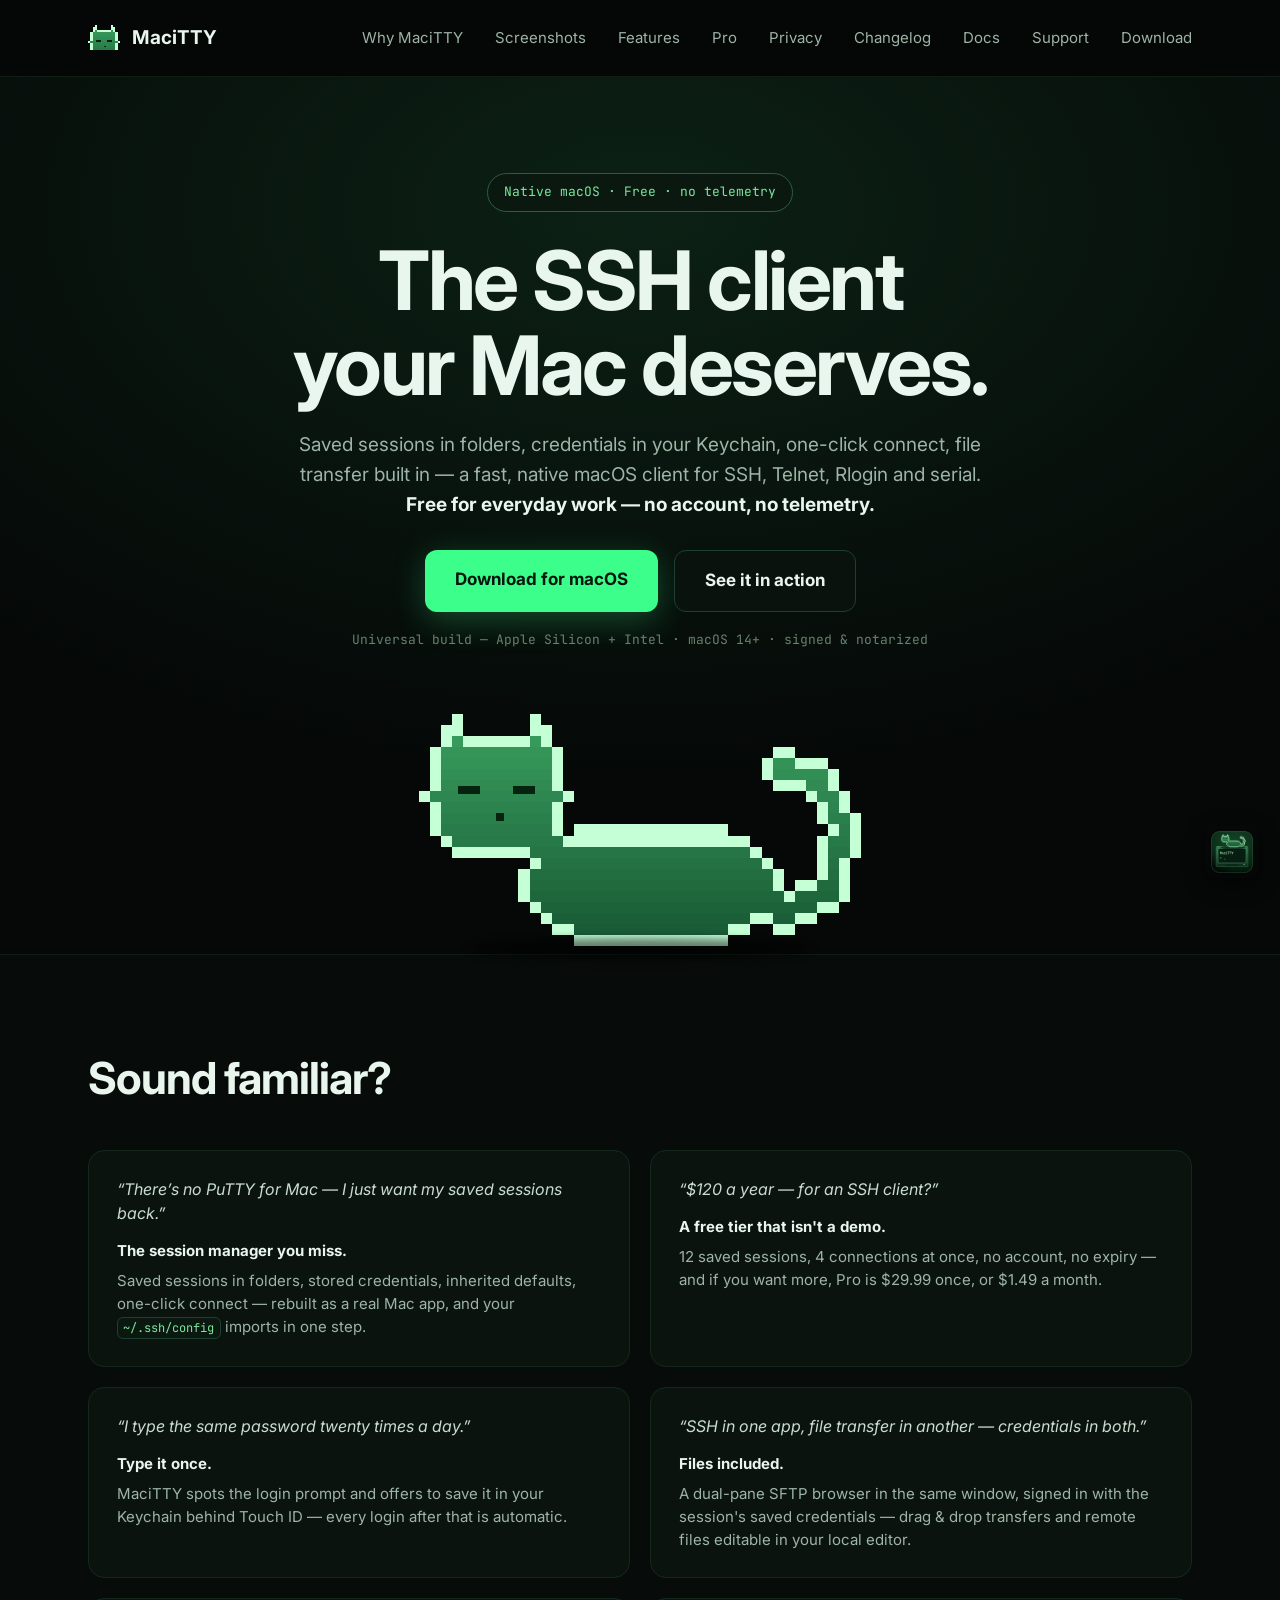
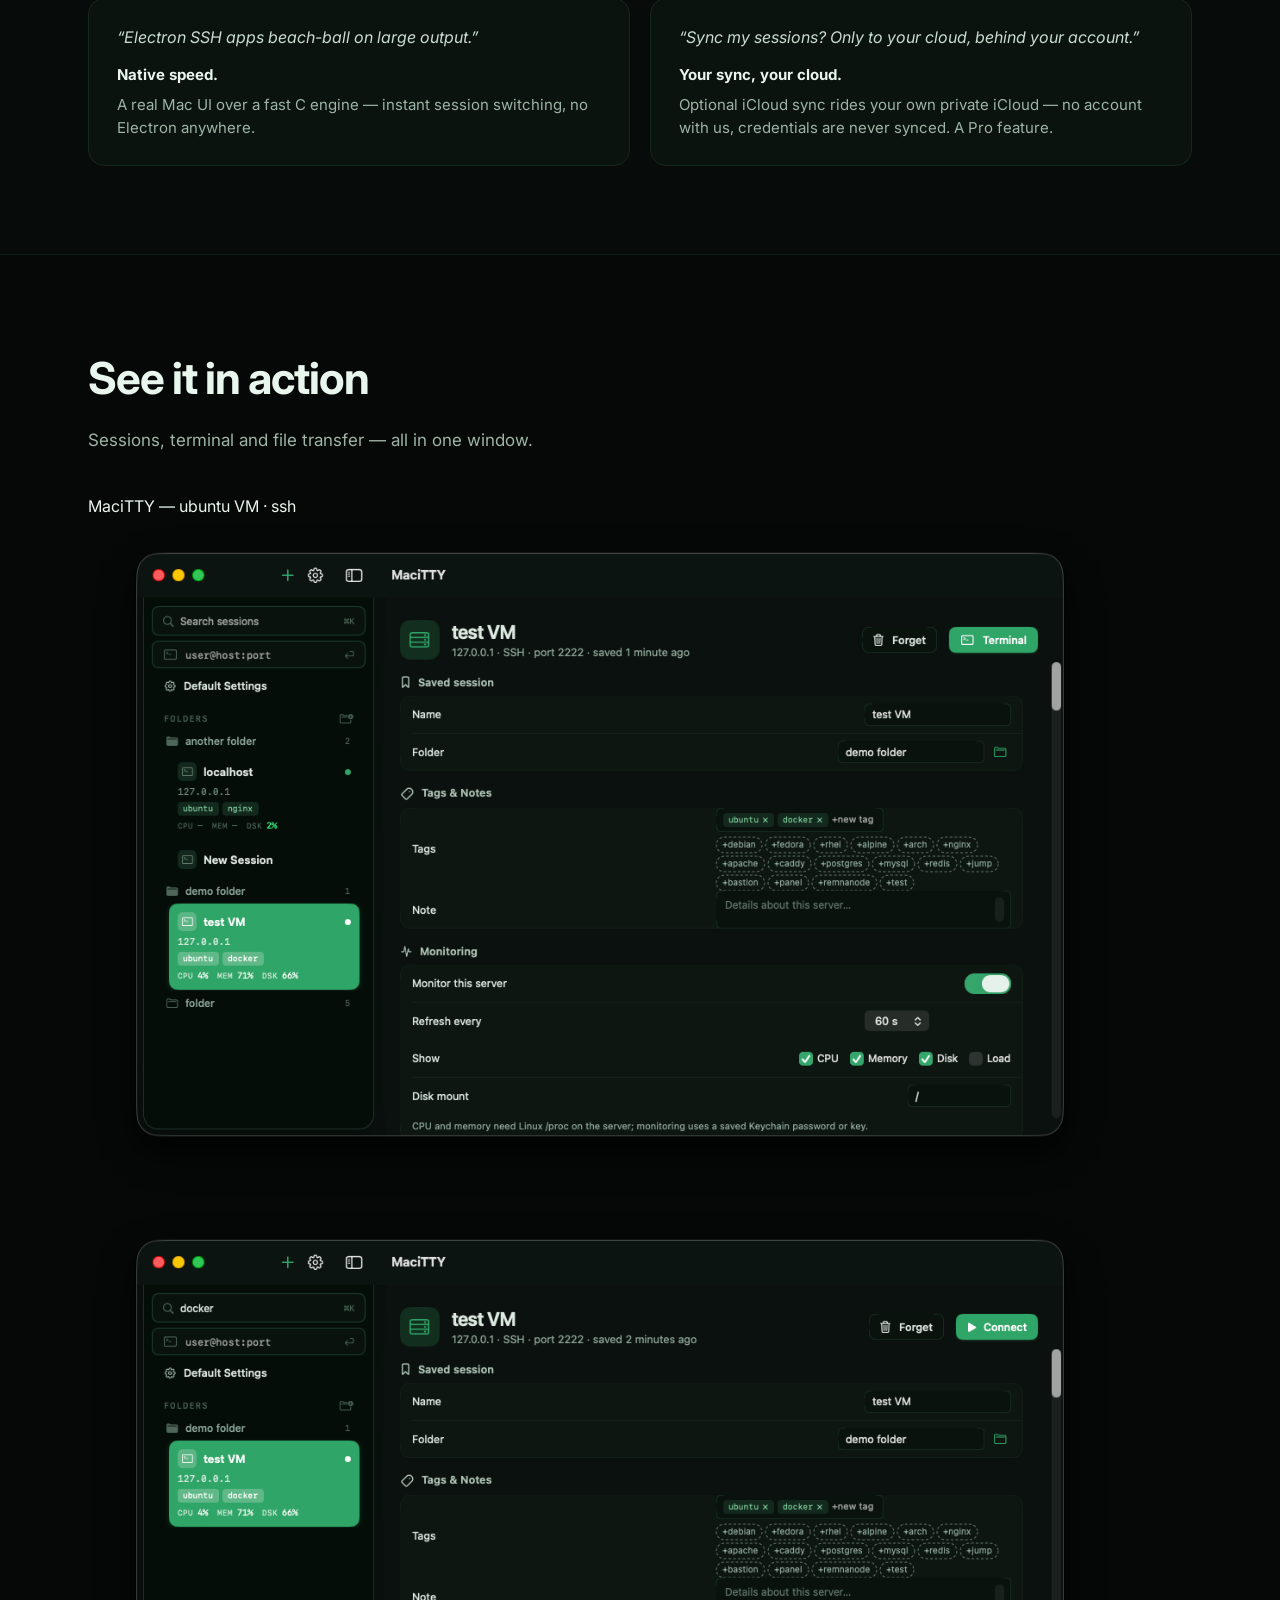
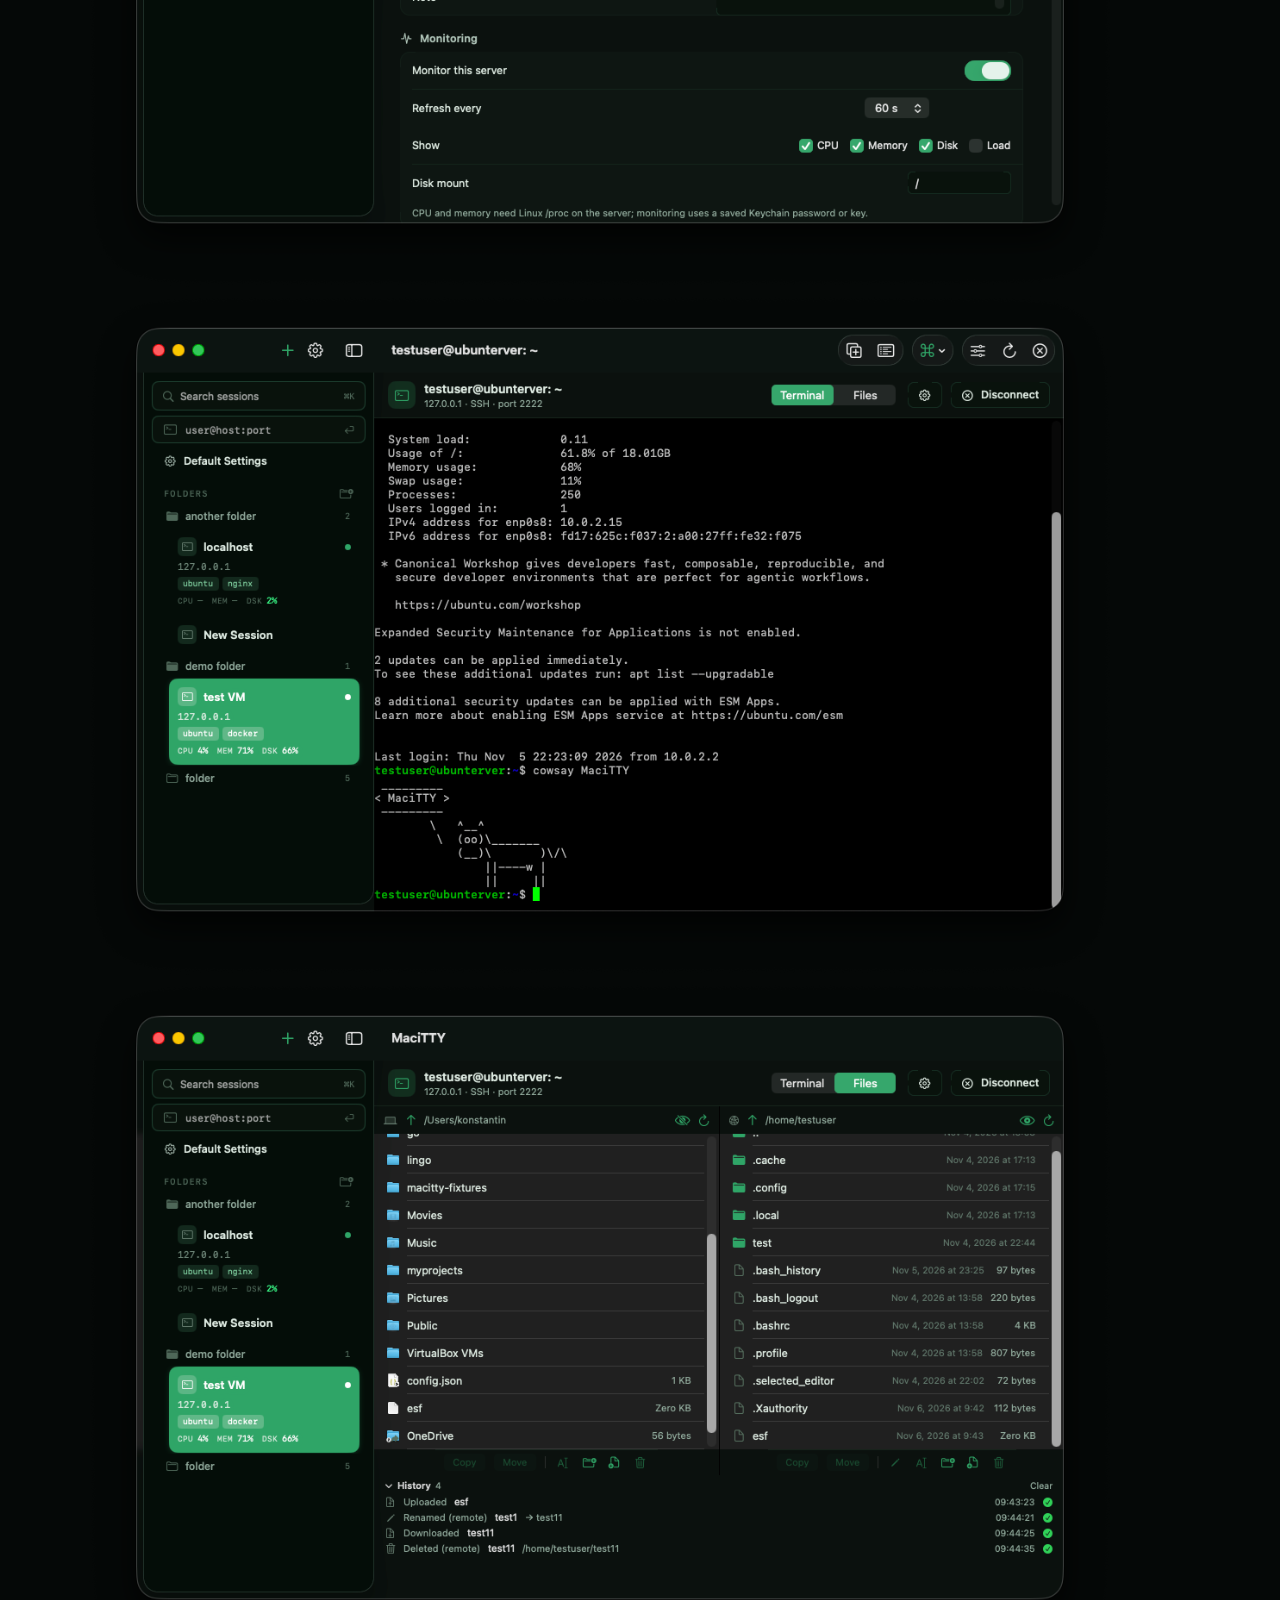
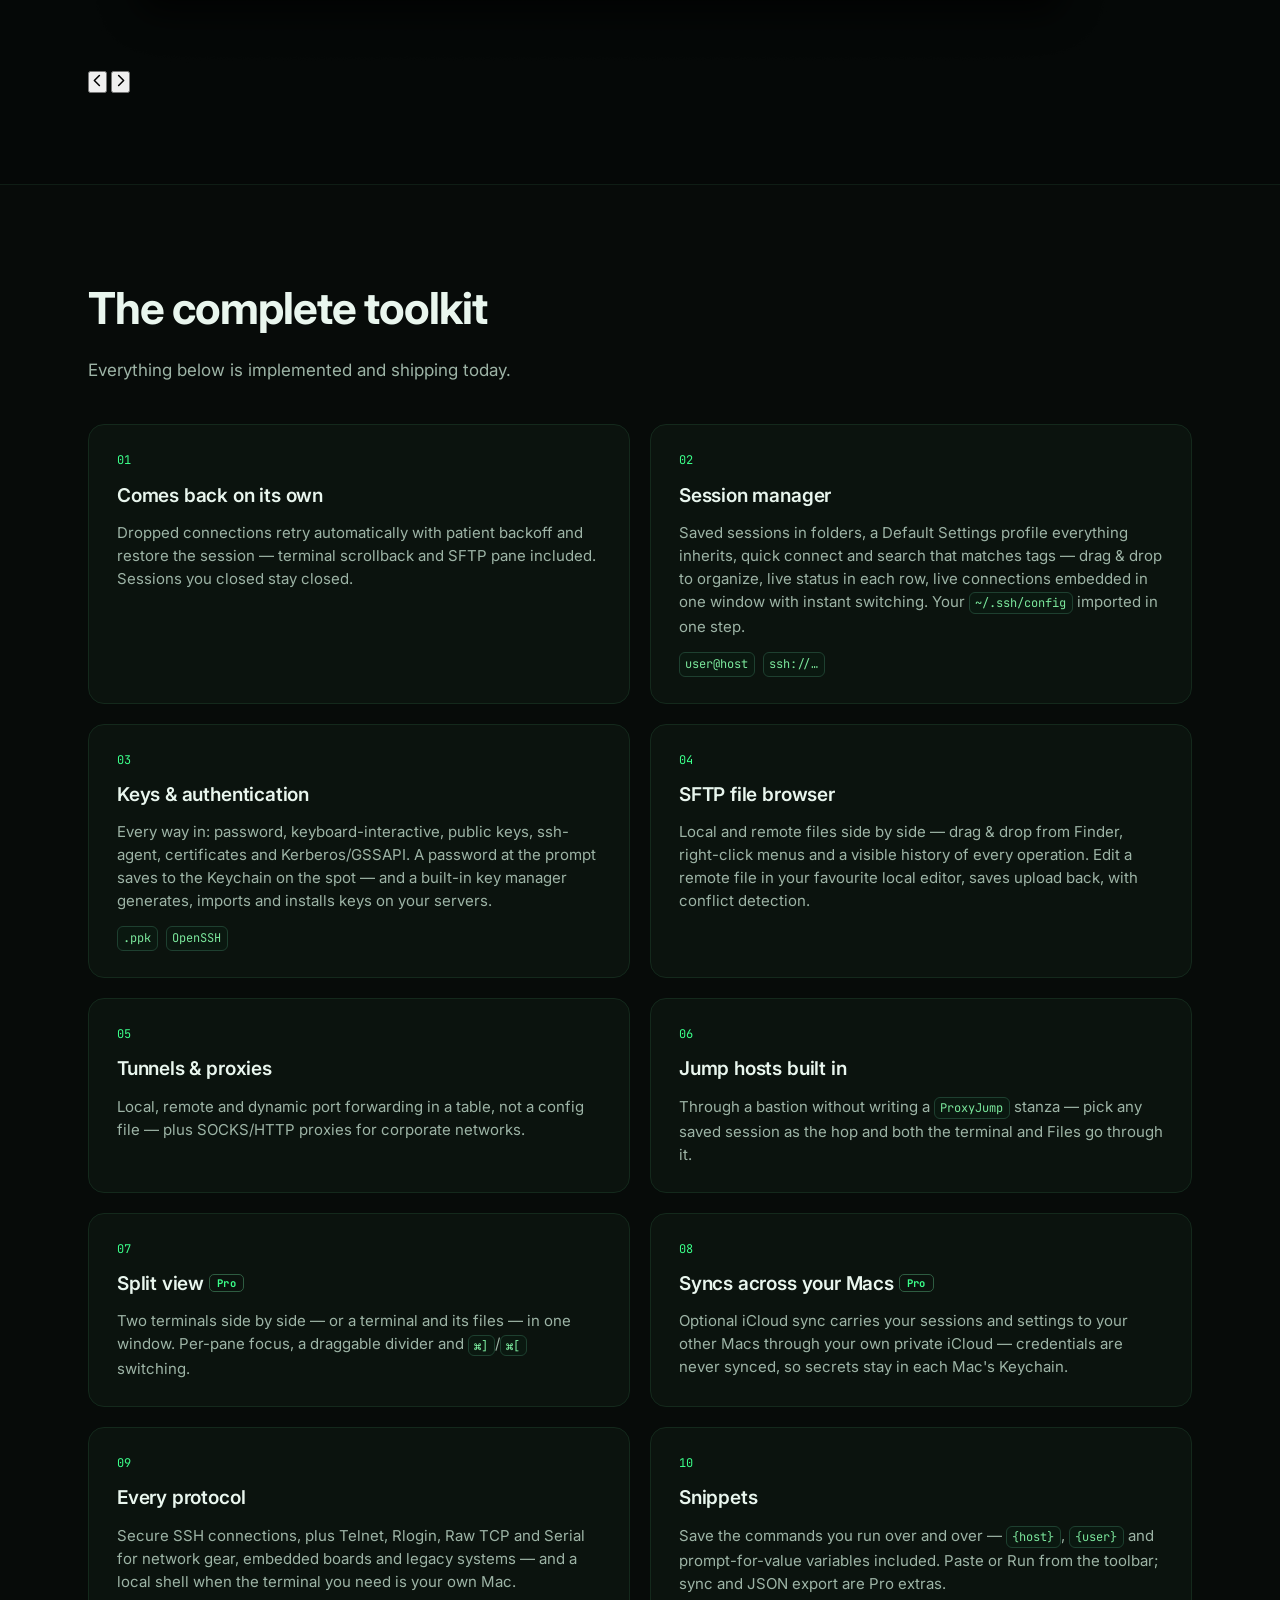
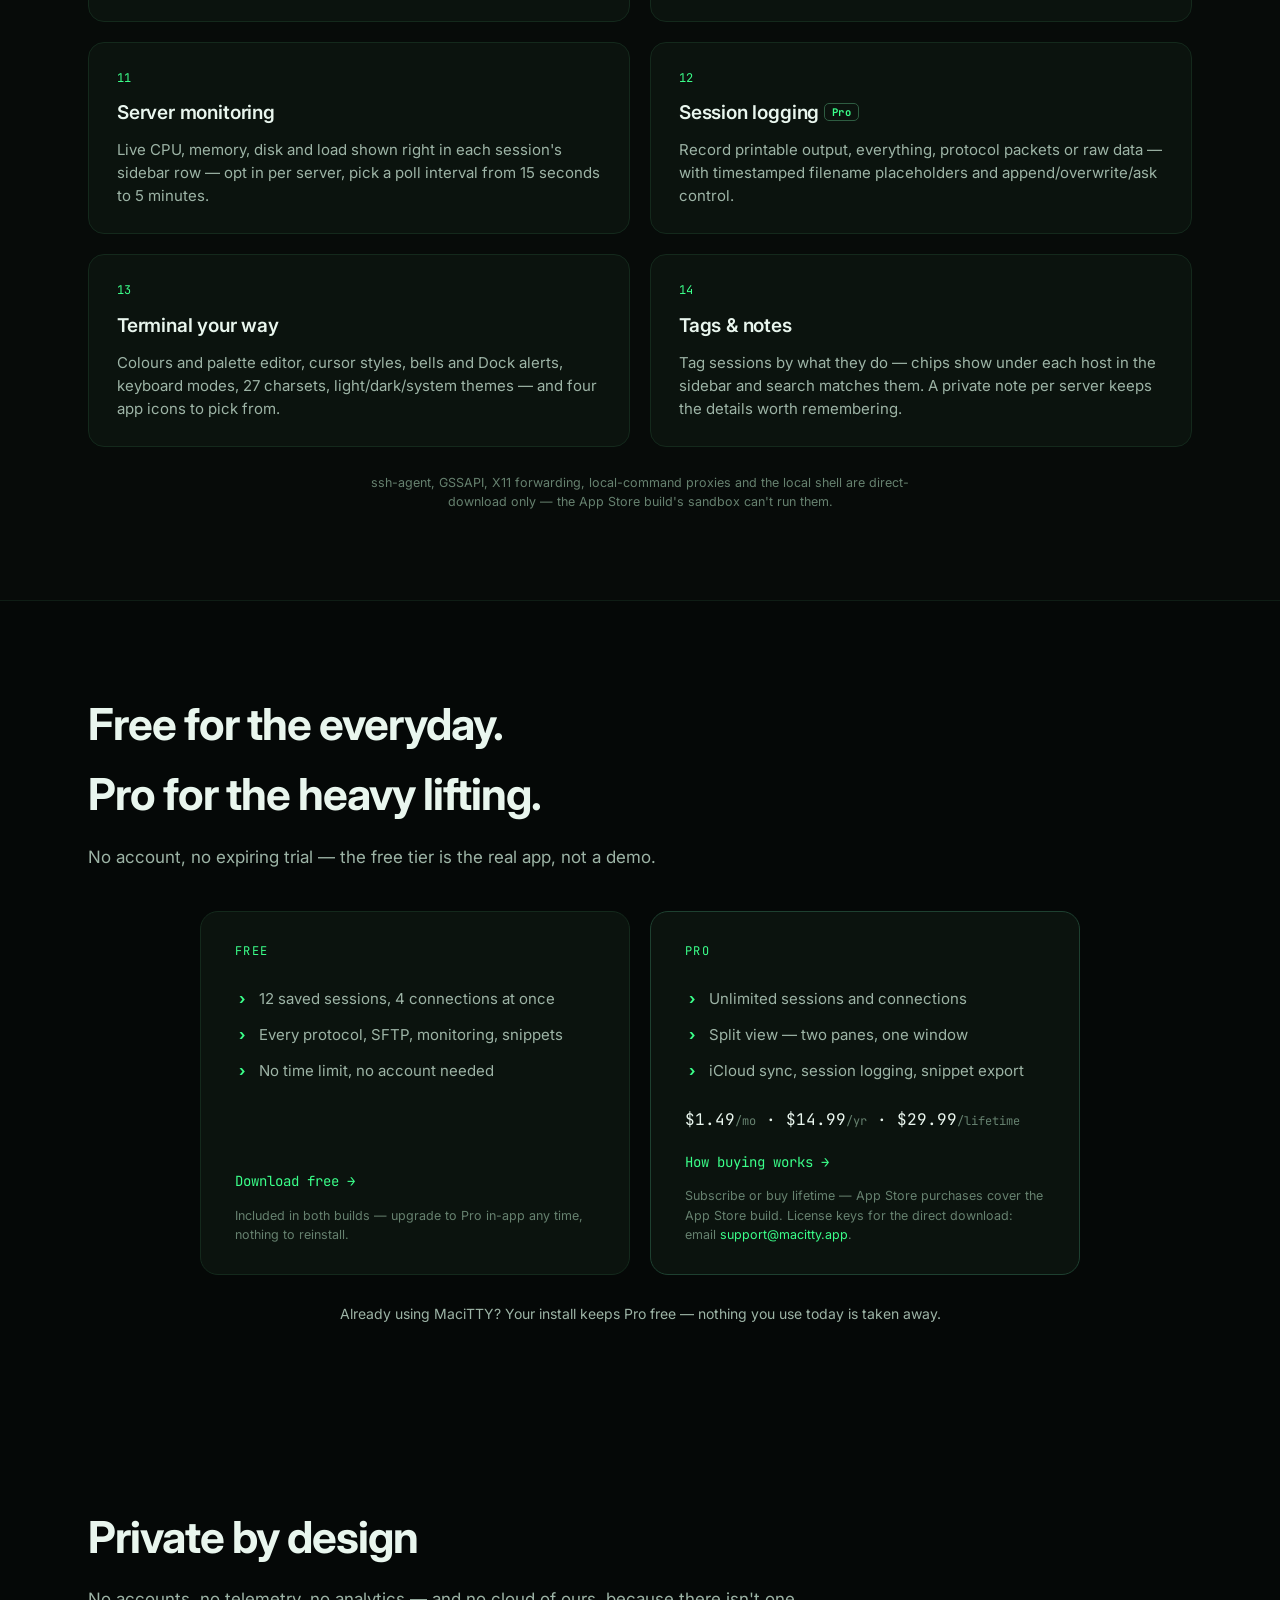
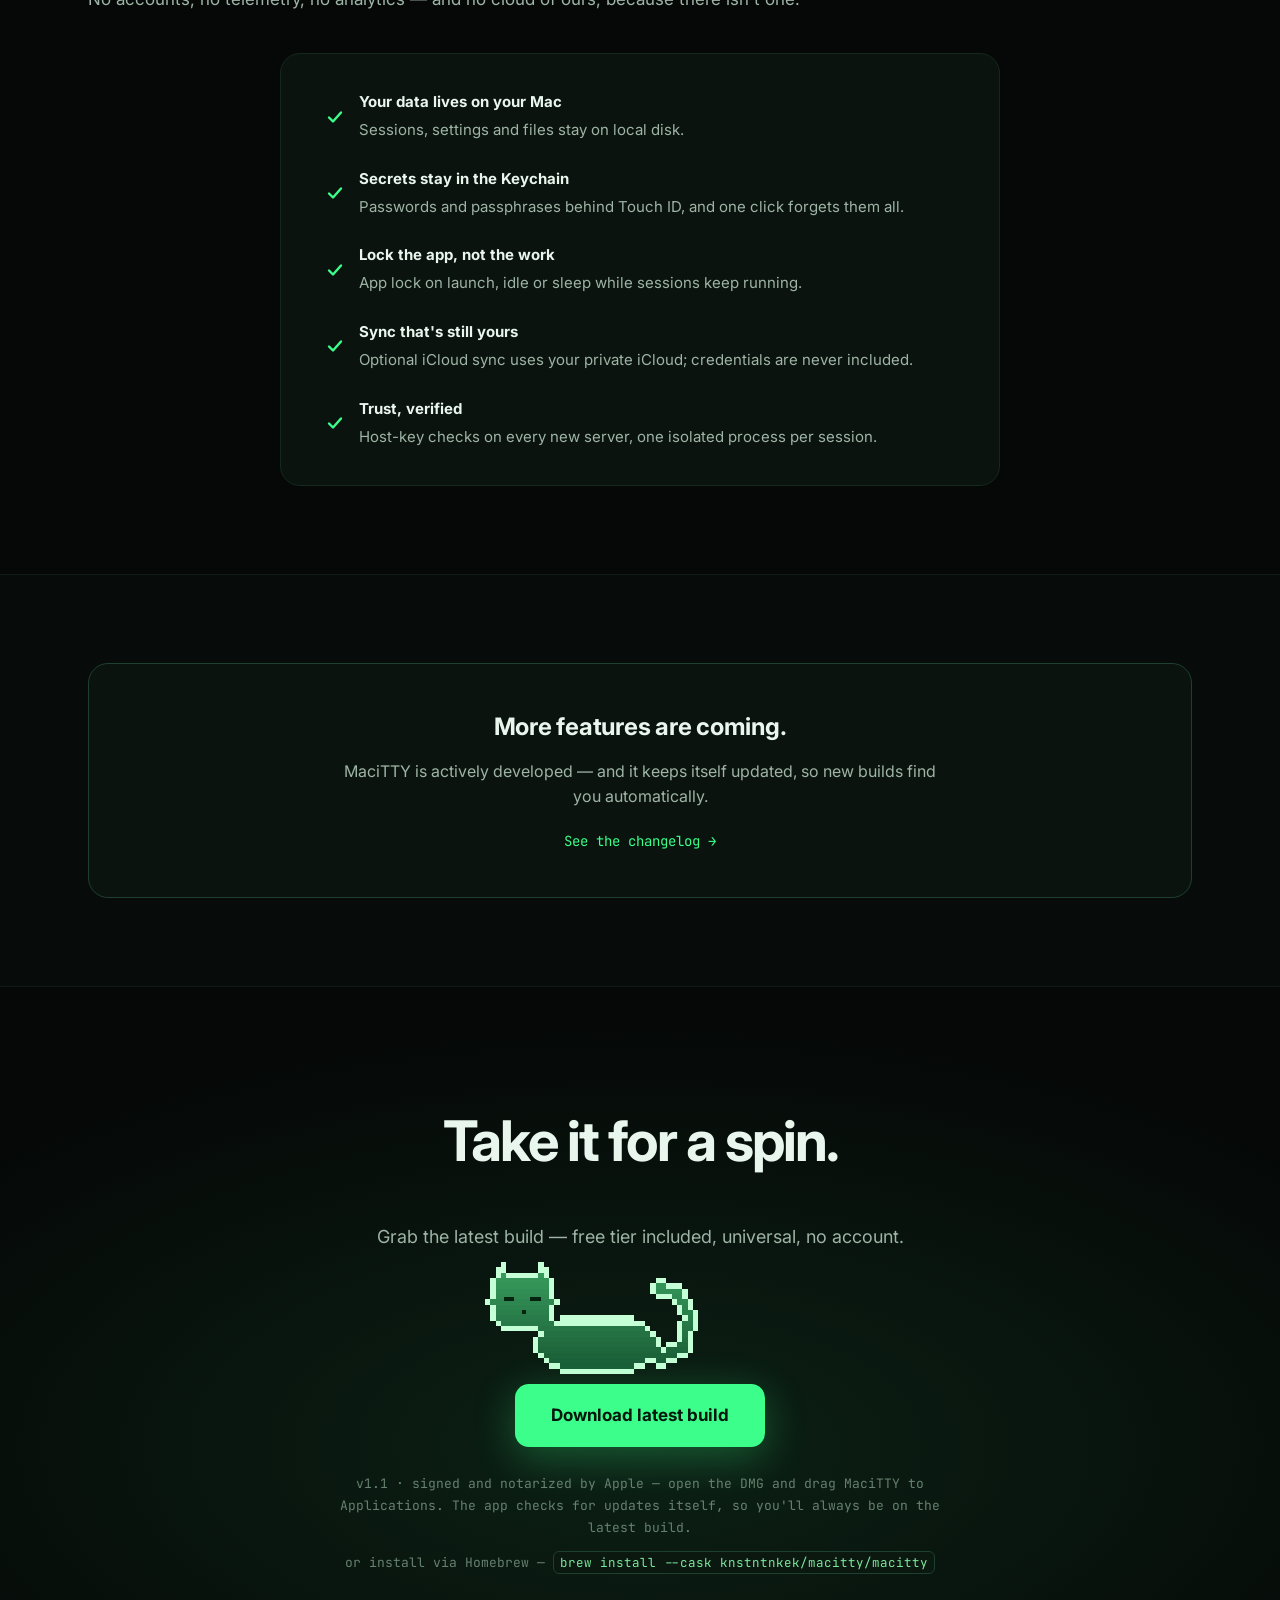
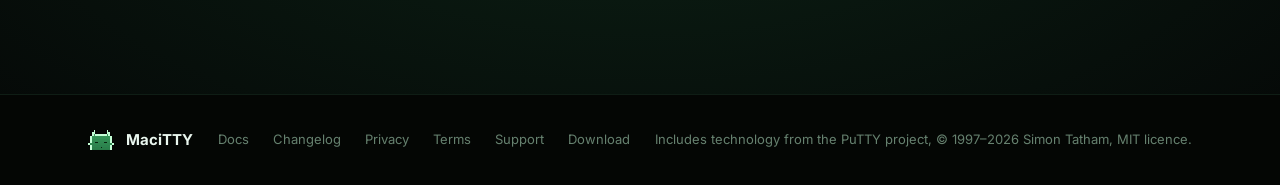
==== commit 666d9d9e: "Docs: Files opens its own SFTP connection Co-Authored-By: Konstantin Barinov <wildsisop@gmail.com>" ====
--- a/index.html
+++ b/index.html
@@ -163,8 +163,8 @@
         <div class="pain-card">
           <p class="pain">“SSH in one app, file transfer in another — credentials in both.”</p>
           <p class="fix-lead">Files included.</p>
-          <p class="fix">A dual-pane SFTP browser in the same window, on the same
-          connection — drag &amp; drop transfers and remote files editable in
+          <p class="fix">A dual-pane SFTP browser in the same window, signed in with the
+          session's saved credentials — drag &amp; drop transfers and remote files editable in
           your local editor.</p>
         </div>
 
@@ -189,26 +189,27 @@
   <!-- SCREENSHOTS -->
   <section id="screenshots" class="section">
     <div class="wrap">
-      <div class="section-head sc-head">
+      <div class="section-head">
         <h2 class="section-title">See it in action</h2>
         <p class="section-sub">Sessions, terminal and file transfer — all in one window.</p>
       </div>
 
-      <div class="showcase" id="showcase">
-        <div class="sc-tabs" role="tablist" aria-label="App screenshots">
-          <button class="sc-tab" role="tab" id="sc-tab-live" aria-controls="sc-panel" aria-selected="true" tabindex="0"><span>Library &amp; monitoring</span><i class="sc-progress" aria-hidden="true"></i></button>
-          <button class="sc-tab" role="tab" id="sc-tab-search" aria-controls="sc-panel" aria-selected="false" tabindex="-1"><span>Search &amp; tags</span><i class="sc-progress" aria-hidden="true"></i></button>
-          <button class="sc-tab" role="tab" id="sc-tab-terminal" aria-controls="sc-panel" aria-selected="false" tabindex="-1"><span>Terminal</span><i class="sc-progress" aria-hidden="true"></i></button>
-          <button class="sc-tab" role="tab" id="sc-tab-files" aria-controls="sc-panel" aria-selected="false" tabindex="-1"><span>Files (SFTP)</span><i class="sc-progress" aria-hidden="true"></i></button>
-        </div>
-        <p class="sc-desc" id="sc-desc" aria-live="polite">All your servers in one place — grouped in folders, tagged, with live CPU, memory and disk.</p>
-        <div class="sc-stage" id="sc-panel" role="tabpanel" aria-labelledby="sc-tab-live">
-          <img class="sc-shot on" src="shot-live.png" alt="Session library with folders, tagged sessions and live CPU, memory and disk metrics in the sidebar" data-desc="All your servers in one place — grouped in folders, tagged, with live CPU, memory and disk." width="1024" height="680">
-          <img class="sc-shot" src="shot-settings.png" alt="Session search matching a tag, with the session editor showing tags, notes and monitoring settings" data-desc="Search matches names, hosts and tags; every session keeps its own notes and settings." width="1024" height="680" loading="lazy" decoding="async">
-          <img class="sc-shot" src="shot-terminal.png" alt="Embedded terminal showing a live SSH session" data-desc="A fast native terminal, embedded right next to your library." width="1024" height="680" loading="lazy" decoding="async">
-          <img class="sc-shot" src="shot-files.png" alt="Dual-pane SFTP browser with a transfer history strip at the bottom" data-desc="Dual-pane SFTP with a history of every operation and Finder drag &amp; drop." width="1024" height="680" loading="lazy" decoding="async">
-        </div>
-      </div>
+      <div class="app-window" id="slideshow">
+        <div class="title-bar">
+          <span class="tl-dot"></span><span class="tl-dot"></span><span class="tl-dot"></span>
+          <span class="window-title">MaciTTY — ubuntu VM · ssh</span>
+        </div>
+        <div class="slides">
+          <figure class="slide"><img src="shot-live.png" alt="Session library with folders, tagged sessions and live CPU, memory and disk metrics in the sidebar" width="1024" height="680"></figure>
+          <figure class="slide"><img src="shot-settings.png" alt="Session search matching a tag, with the session editor showing tags, notes and monitoring settings" width="1024" height="680"></figure>
+          <figure class="slide"><img src="shot-terminal.png" alt="Embedded terminal showing a live SSH session" width="1024" height="680"></figure>
+          <figure class="slide"><img src="shot-files.png" alt="Dual-pane SFTP browser with a transfer history strip at the bottom" width="1024" height="680"></figure>
+        </div>
+        <button class="car-btn prev" aria-label="Previous screenshot"><svg viewBox="0 0 24 24" width="15" height="15" aria-hidden="true"><path d="M15 4l-8 8 8 8" fill="none" stroke="currentColor" stroke-width="2.5" stroke-linecap="round" stroke-linejoin="round"/></svg></button>
+        <button class="car-btn next" aria-label="Next screenshot"><svg viewBox="0 0 24 24" width="15" height="15" aria-hidden="true"><path d="M9 4l8 8-8 8" fill="none" stroke="currentColor" stroke-width="2.5" stroke-linecap="round" stroke-linejoin="round"/></svg></button>
+      </div>
+      <p class="caption" id="slide-caption"></p>
+      <div class="car-dots" id="slide-dots"></div>
     </div>
   </section>
 
@@ -271,8 +272,8 @@
           <span class="idx">06</span>
           <h3>Jump hosts built in</h3>
           <p>Through a bastion without writing a <code>ProxyJump</code>
-          stanza — pick any saved session as the hop and the whole chain
-          rides one connection, SFTP included.</p>
+          stanza — pick any saved session as the hop and both the terminal
+          and Files go through it.</p>
         </div>
 
         <div class="feature">
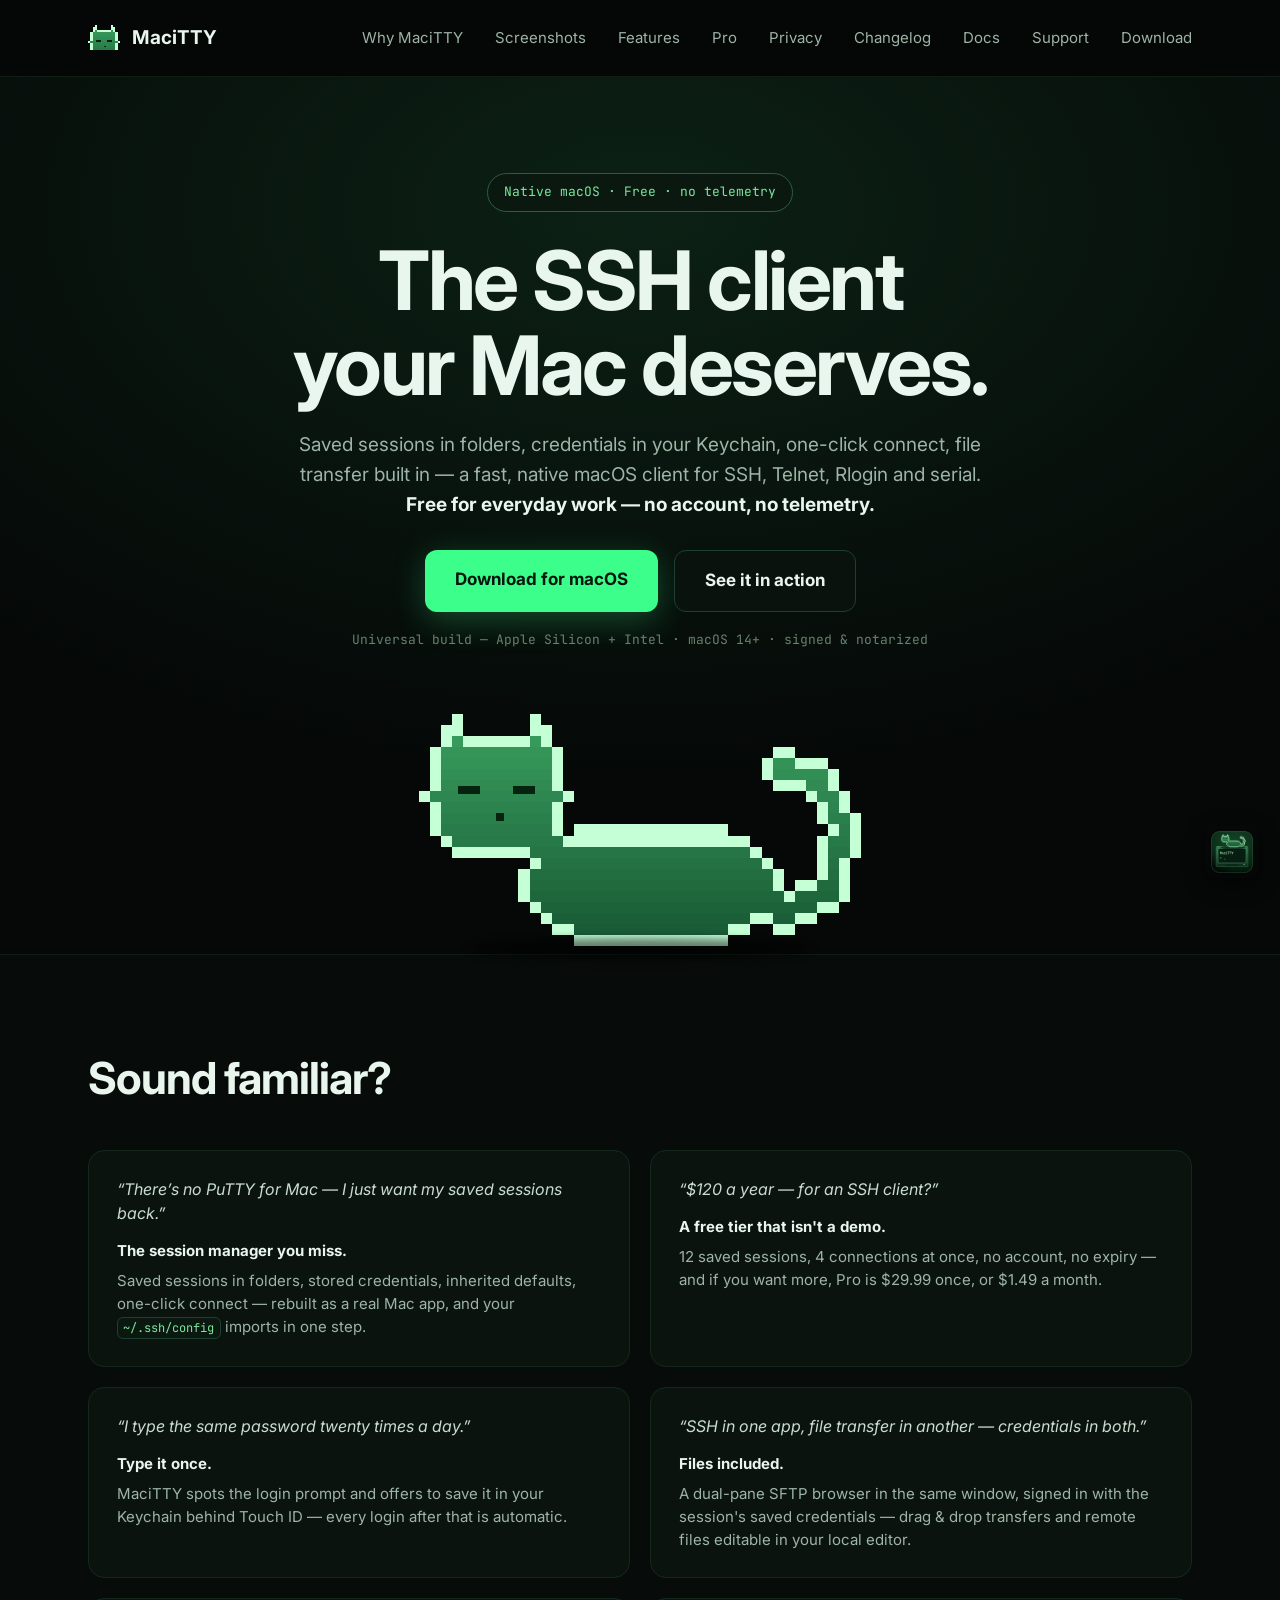
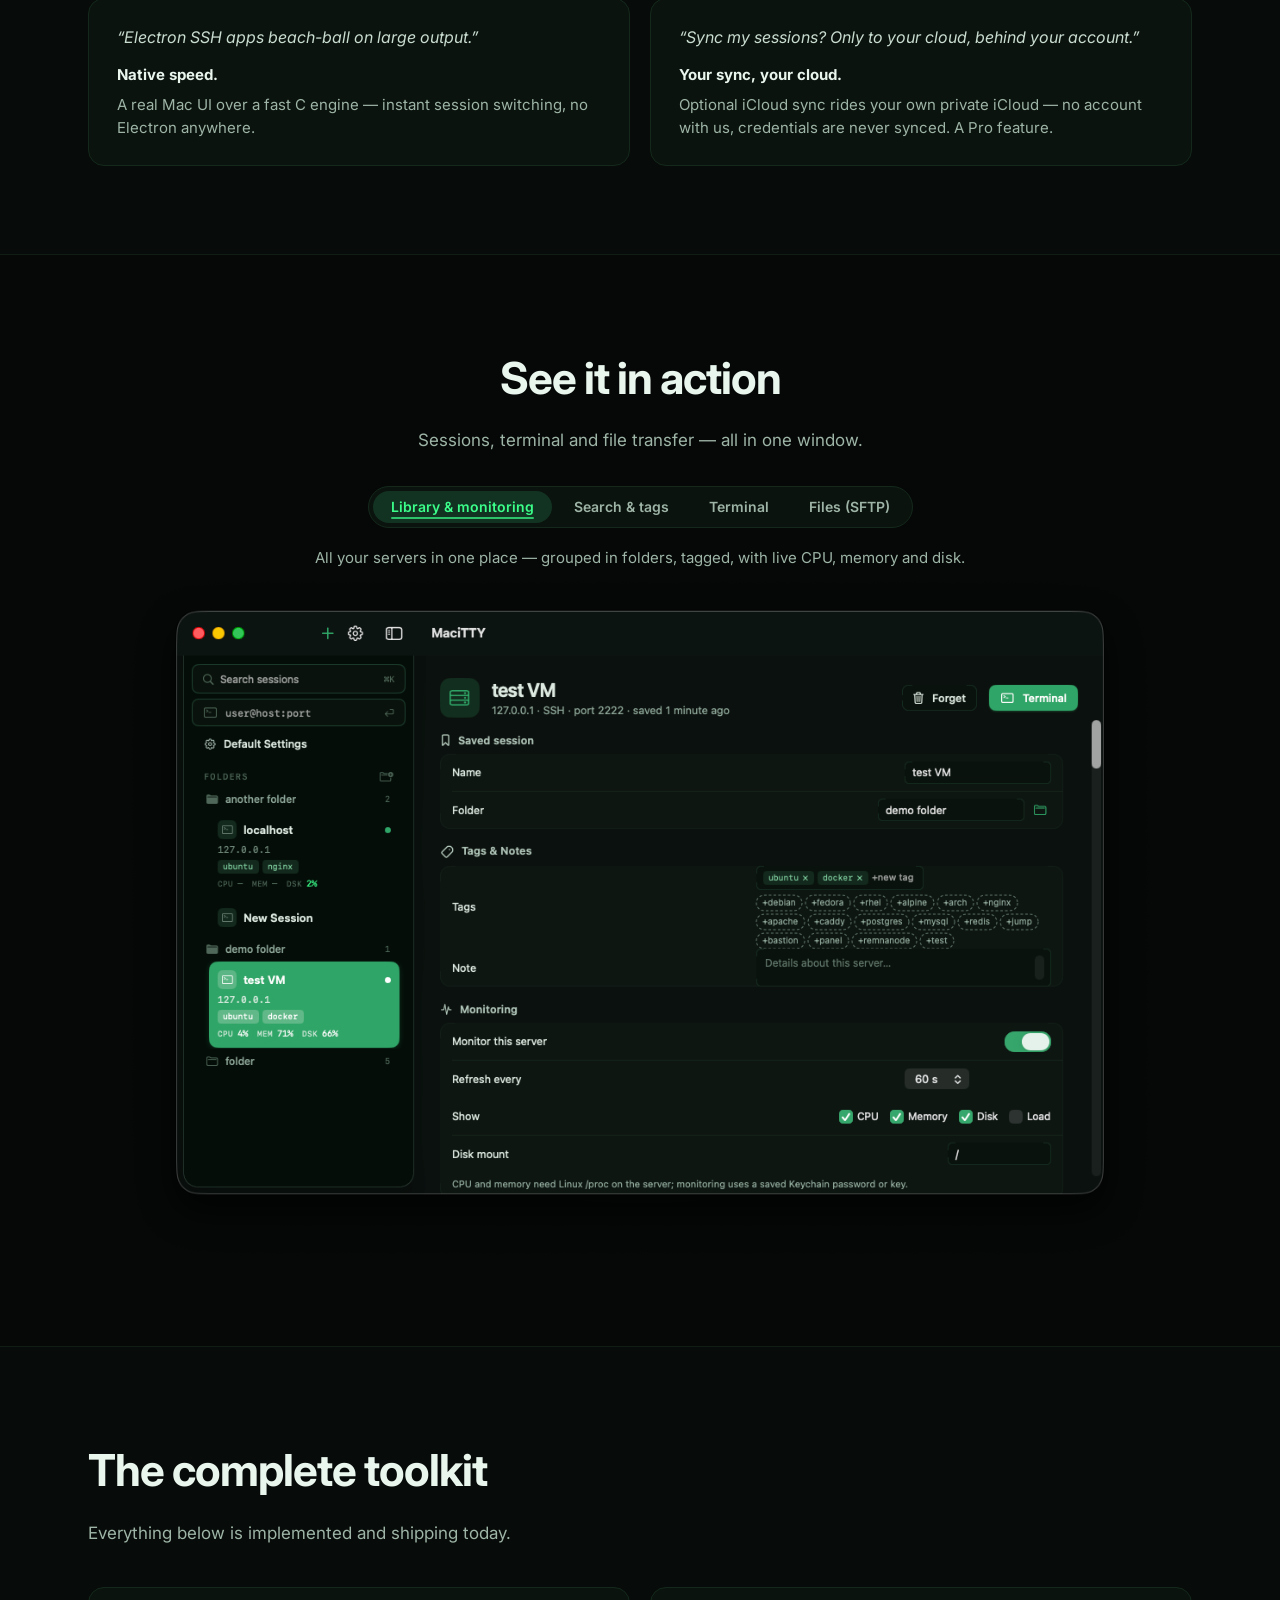
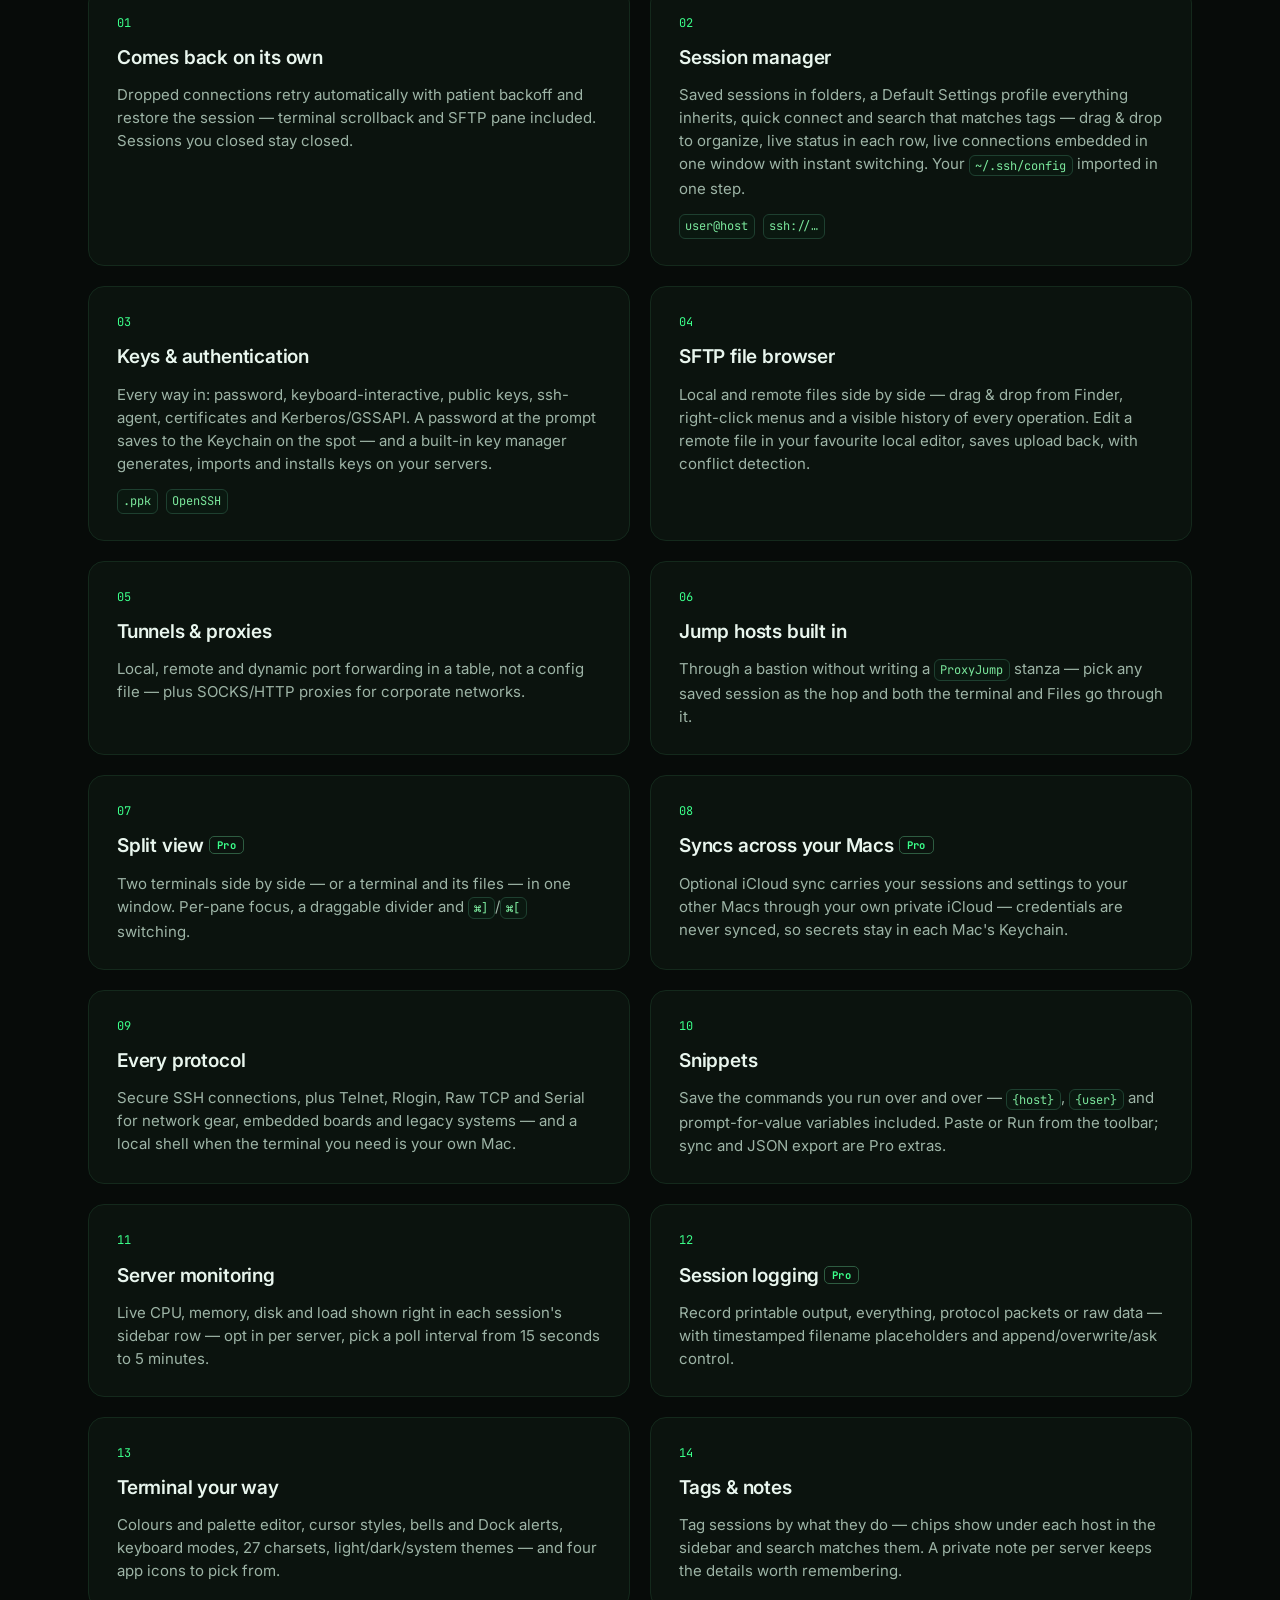
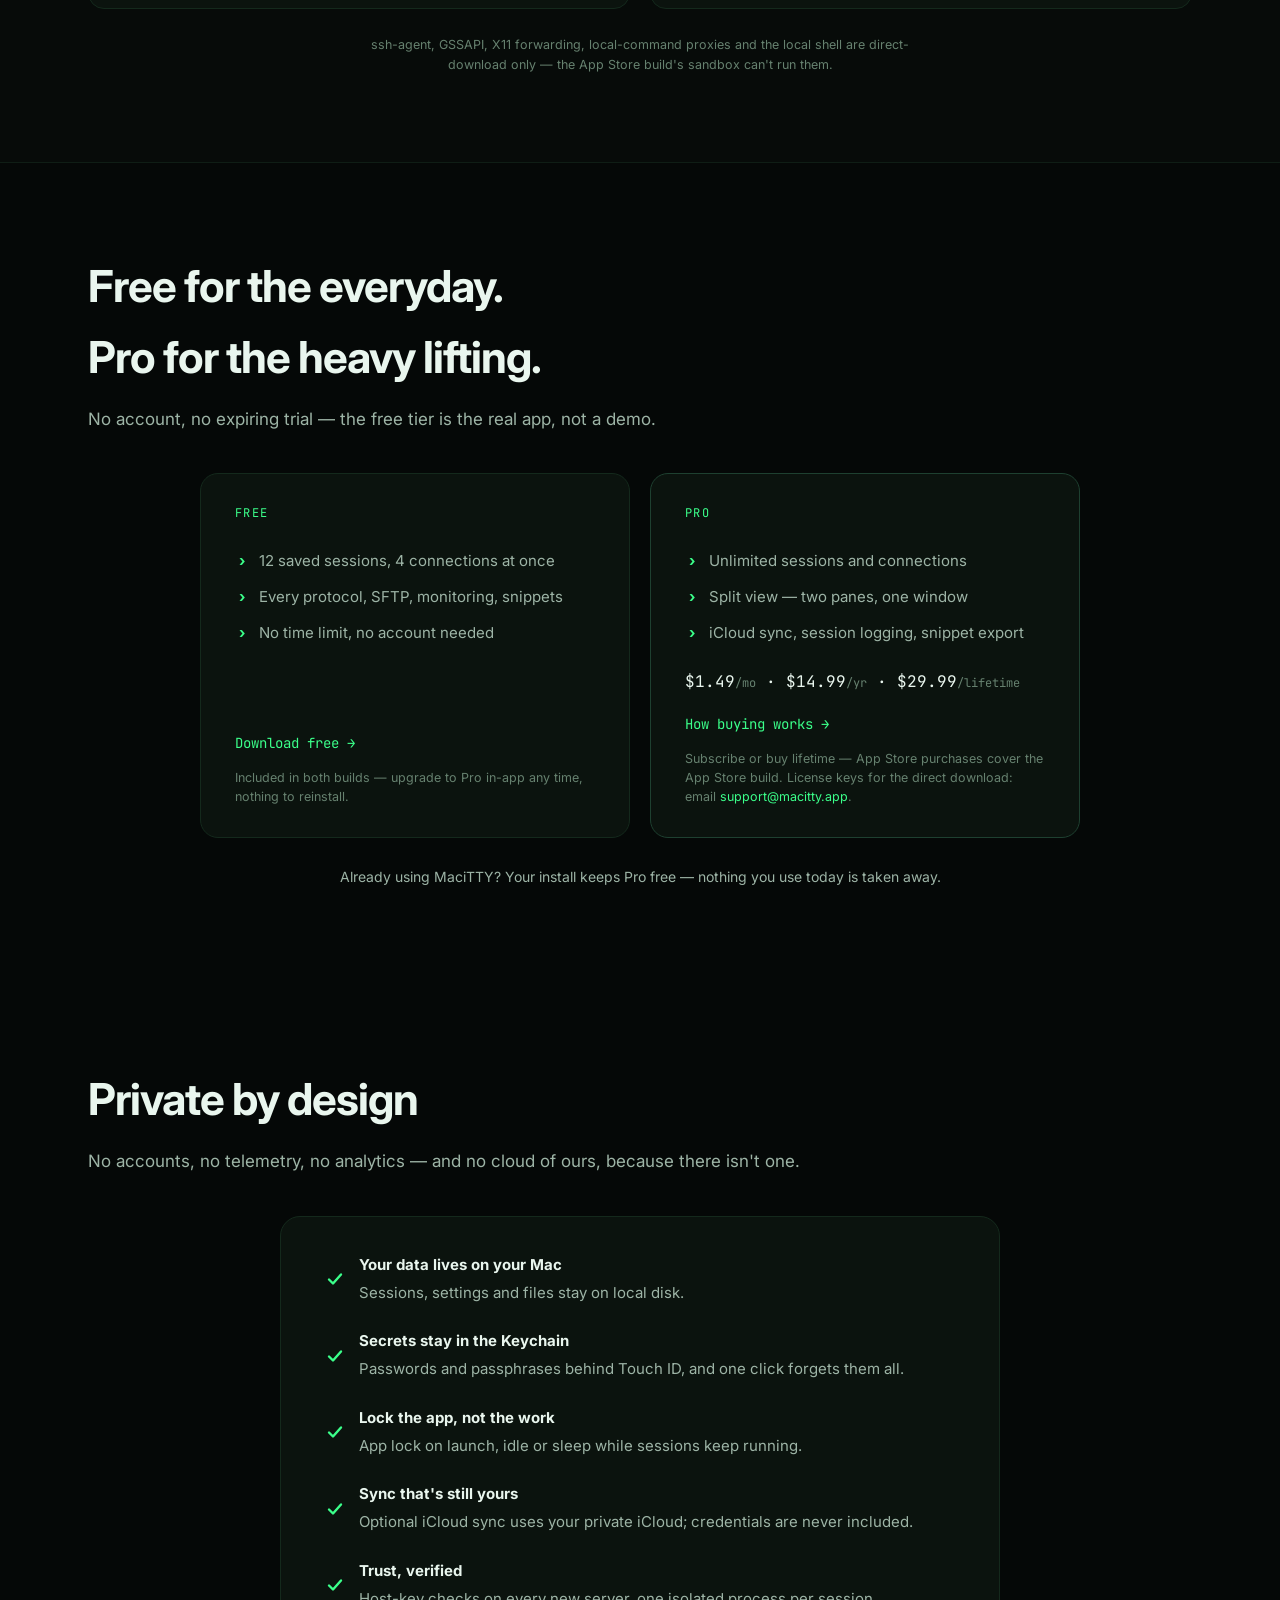
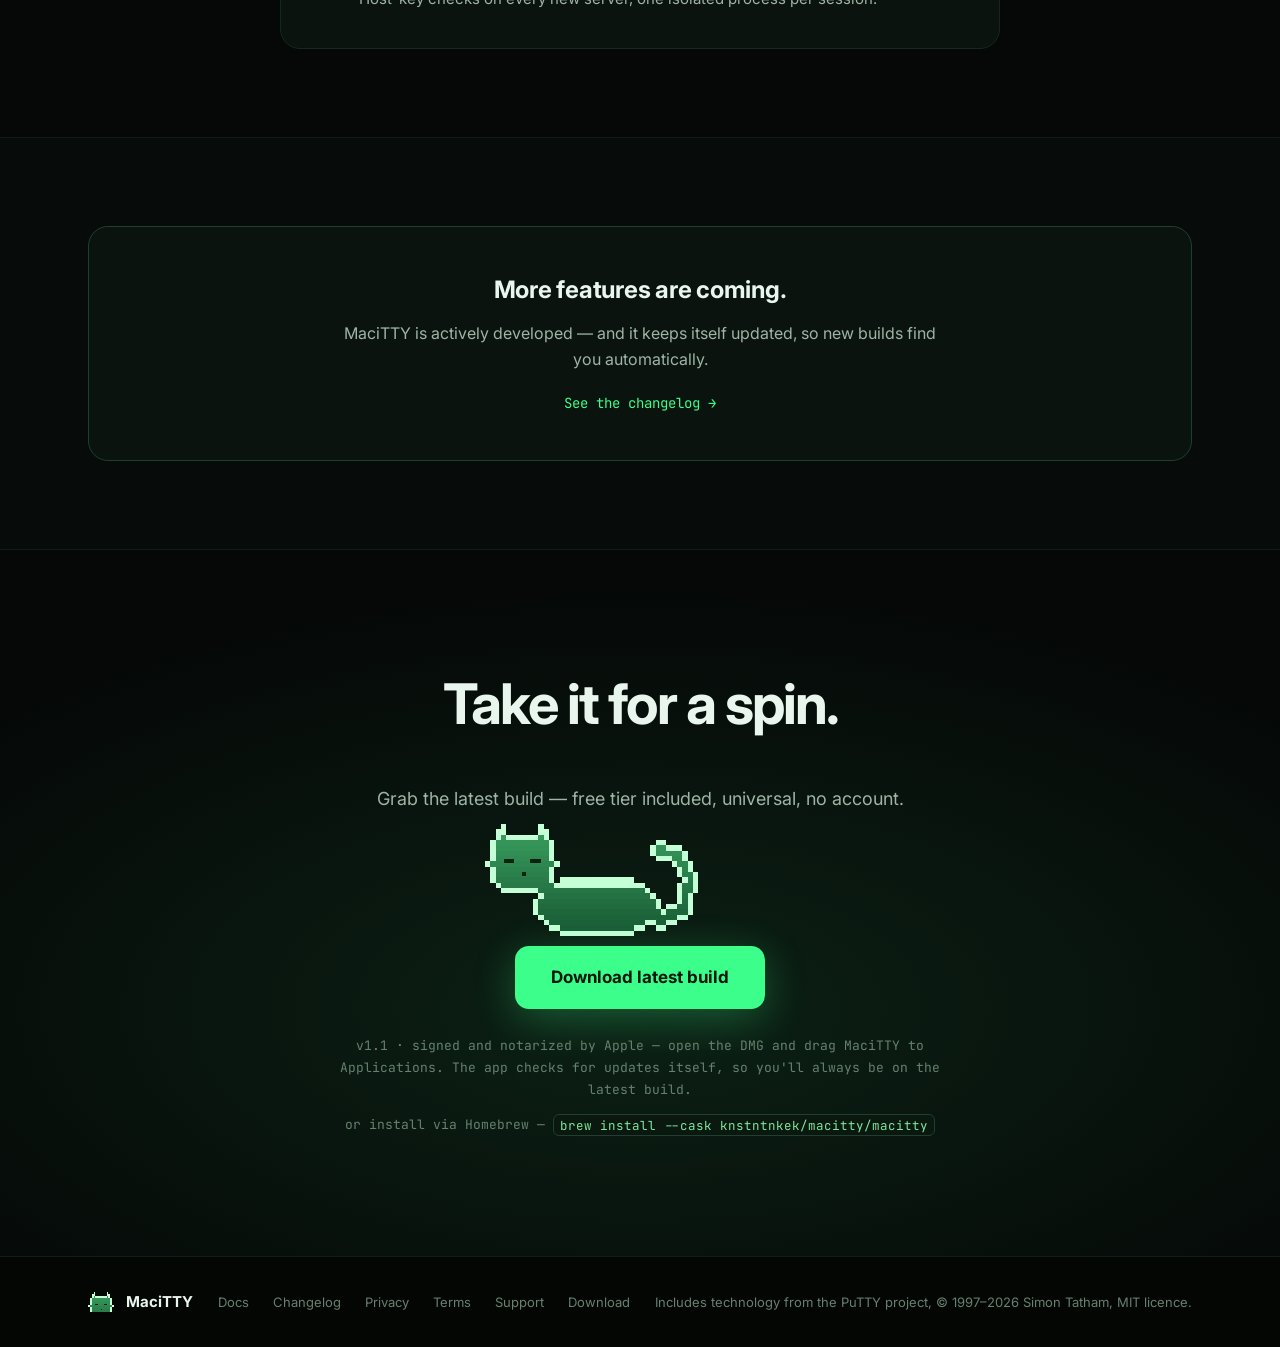
==== commit d3d60617: "Merge pull request #9 from knstntnkek/devin/1795380059-site-showcase * Homepage: redesign the See it" ====
--- a/index.html
+++ b/index.html
@@ -189,27 +189,26 @@
   <!-- SCREENSHOTS -->
   <section id="screenshots" class="section">
     <div class="wrap">
-      <div class="section-head">
+      <div class="section-head sc-head">
         <h2 class="section-title">See it in action</h2>
         <p class="section-sub">Sessions, terminal and file transfer — all in one window.</p>
       </div>
 
-      <div class="app-window" id="slideshow">
-        <div class="title-bar">
-          <span class="tl-dot"></span><span class="tl-dot"></span><span class="tl-dot"></span>
-          <span class="window-title">MaciTTY — ubuntu VM · ssh</span>
-        </div>
-        <div class="slides">
-          <figure class="slide"><img src="shot-live.png" alt="Session library with folders, tagged sessions and live CPU, memory and disk metrics in the sidebar" width="1024" height="680"></figure>
-          <figure class="slide"><img src="shot-settings.png" alt="Session search matching a tag, with the session editor showing tags, notes and monitoring settings" width="1024" height="680"></figure>
-          <figure class="slide"><img src="shot-terminal.png" alt="Embedded terminal showing a live SSH session" width="1024" height="680"></figure>
-          <figure class="slide"><img src="shot-files.png" alt="Dual-pane SFTP browser with a transfer history strip at the bottom" width="1024" height="680"></figure>
-        </div>
-        <button class="car-btn prev" aria-label="Previous screenshot"><svg viewBox="0 0 24 24" width="15" height="15" aria-hidden="true"><path d="M15 4l-8 8 8 8" fill="none" stroke="currentColor" stroke-width="2.5" stroke-linecap="round" stroke-linejoin="round"/></svg></button>
-        <button class="car-btn next" aria-label="Next screenshot"><svg viewBox="0 0 24 24" width="15" height="15" aria-hidden="true"><path d="M9 4l8 8-8 8" fill="none" stroke="currentColor" stroke-width="2.5" stroke-linecap="round" stroke-linejoin="round"/></svg></button>
-      </div>
-      <p class="caption" id="slide-caption"></p>
-      <div class="car-dots" id="slide-dots"></div>
+      <div class="showcase" id="showcase">
+        <div class="sc-tabs" role="tablist" aria-label="App screenshots">
+          <button class="sc-tab" role="tab" id="sc-tab-live" aria-controls="sc-panel" aria-selected="true" tabindex="0"><span>Library &amp; monitoring</span><i class="sc-progress" aria-hidden="true"></i></button>
+          <button class="sc-tab" role="tab" id="sc-tab-search" aria-controls="sc-panel" aria-selected="false" tabindex="-1"><span>Search &amp; tags</span><i class="sc-progress" aria-hidden="true"></i></button>
+          <button class="sc-tab" role="tab" id="sc-tab-terminal" aria-controls="sc-panel" aria-selected="false" tabindex="-1"><span>Terminal</span><i class="sc-progress" aria-hidden="true"></i></button>
+          <button class="sc-tab" role="tab" id="sc-tab-files" aria-controls="sc-panel" aria-selected="false" tabindex="-1"><span>Files (SFTP)</span><i class="sc-progress" aria-hidden="true"></i></button>
+        </div>
+        <p class="sc-desc" id="sc-desc" aria-live="polite">All your servers in one place — grouped in folders, tagged, with live CPU, memory and disk.</p>
+        <div class="sc-stage" id="sc-panel" role="tabpanel" aria-labelledby="sc-tab-live">
+          <img class="sc-shot on" src="shot-live.png" alt="Session library with folders, tagged sessions and live CPU, memory and disk metrics in the sidebar" data-desc="All your servers in one place — grouped in folders, tagged, with live CPU, memory and disk." width="1024" height="680">
+          <img class="sc-shot" aria-hidden="true" src="shot-settings.png" alt="Session search matching a tag, with the session editor showing tags, notes and monitoring settings" data-desc="Search matches names, hosts and tags; every session keeps its own notes and settings." width="1024" height="680" loading="lazy" decoding="async">
+          <img class="sc-shot" aria-hidden="true" src="shot-terminal.png" alt="Embedded terminal showing a live SSH session" data-desc="A fast native terminal, embedded right next to your library." width="1024" height="680" loading="lazy" decoding="async">
+          <img class="sc-shot" aria-hidden="true" src="shot-files.png" alt="Dual-pane SFTP browser with a transfer history strip at the bottom" data-desc="Dual-pane SFTP with a history of every operation and Finder drag &amp; drop." width="1024" height="680" loading="lazy" decoding="async">
+        </div>
+      </div>
     </div>
   </section>
 
